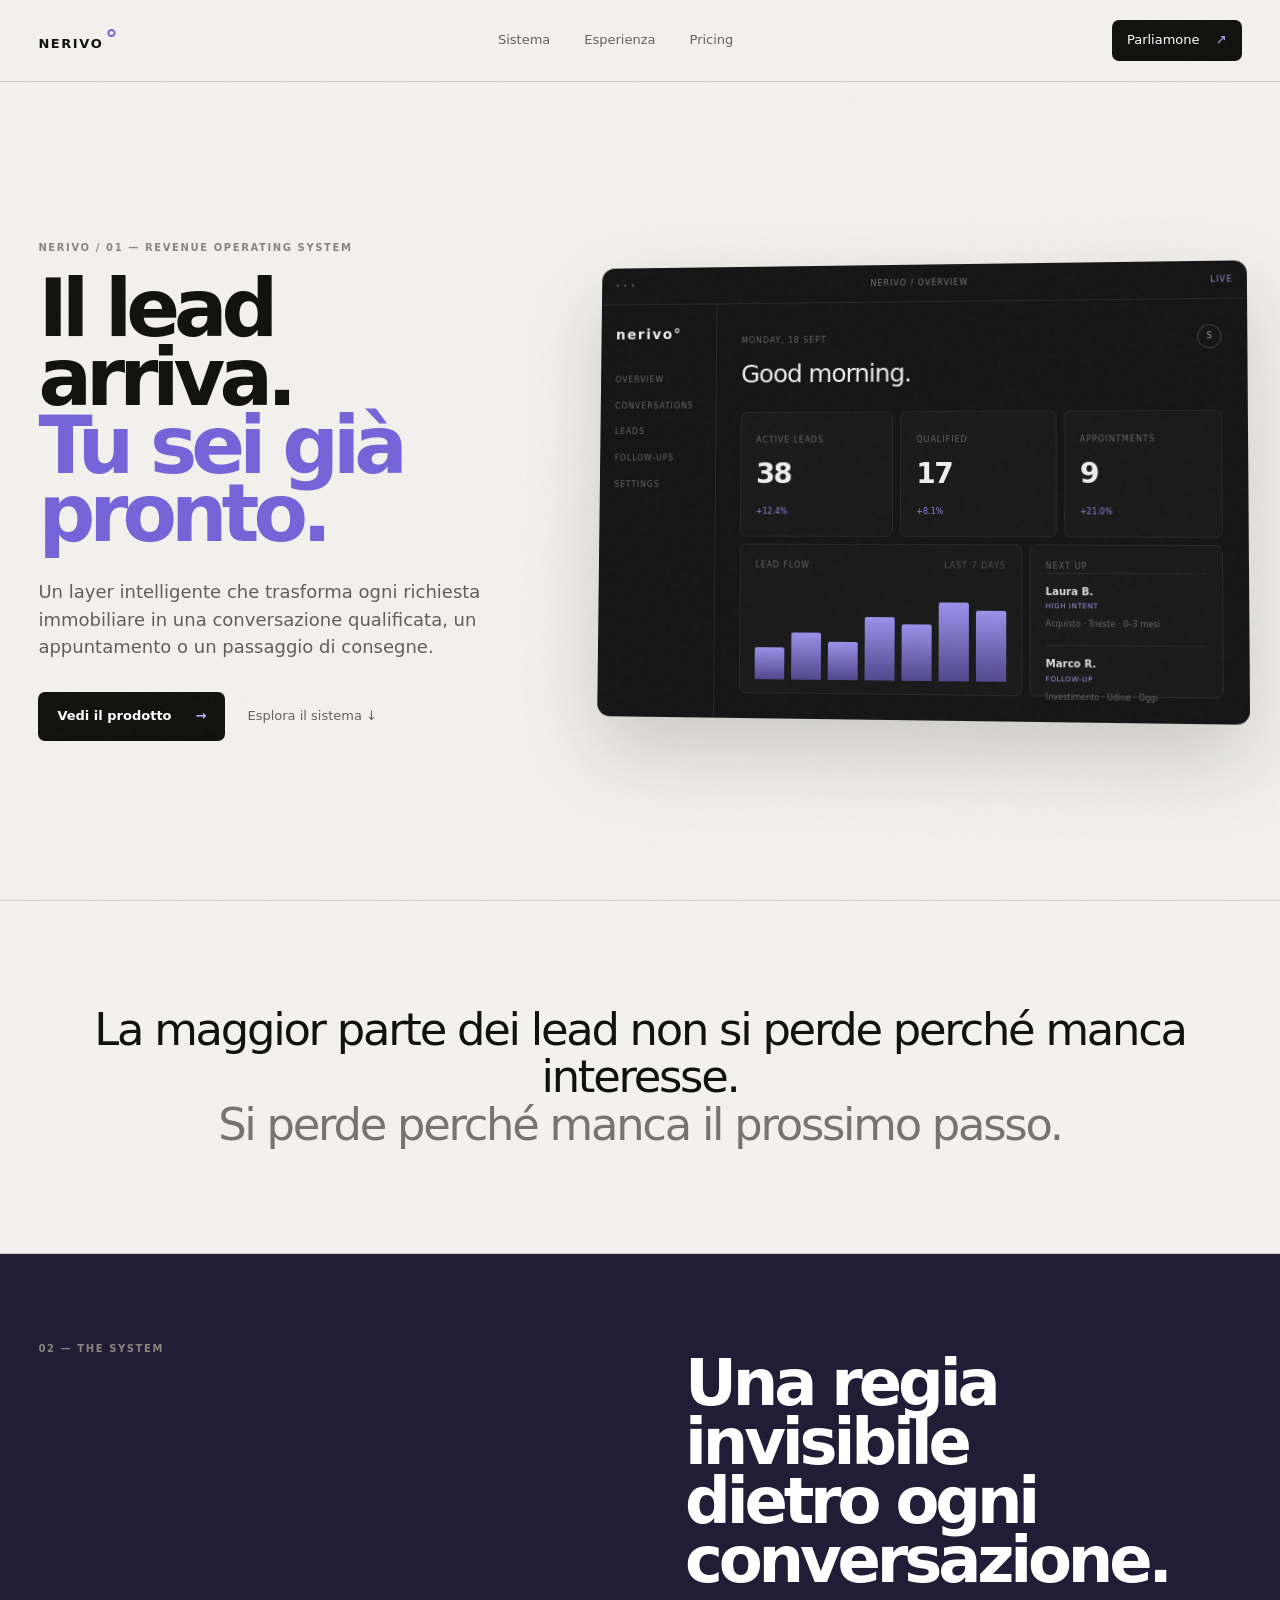
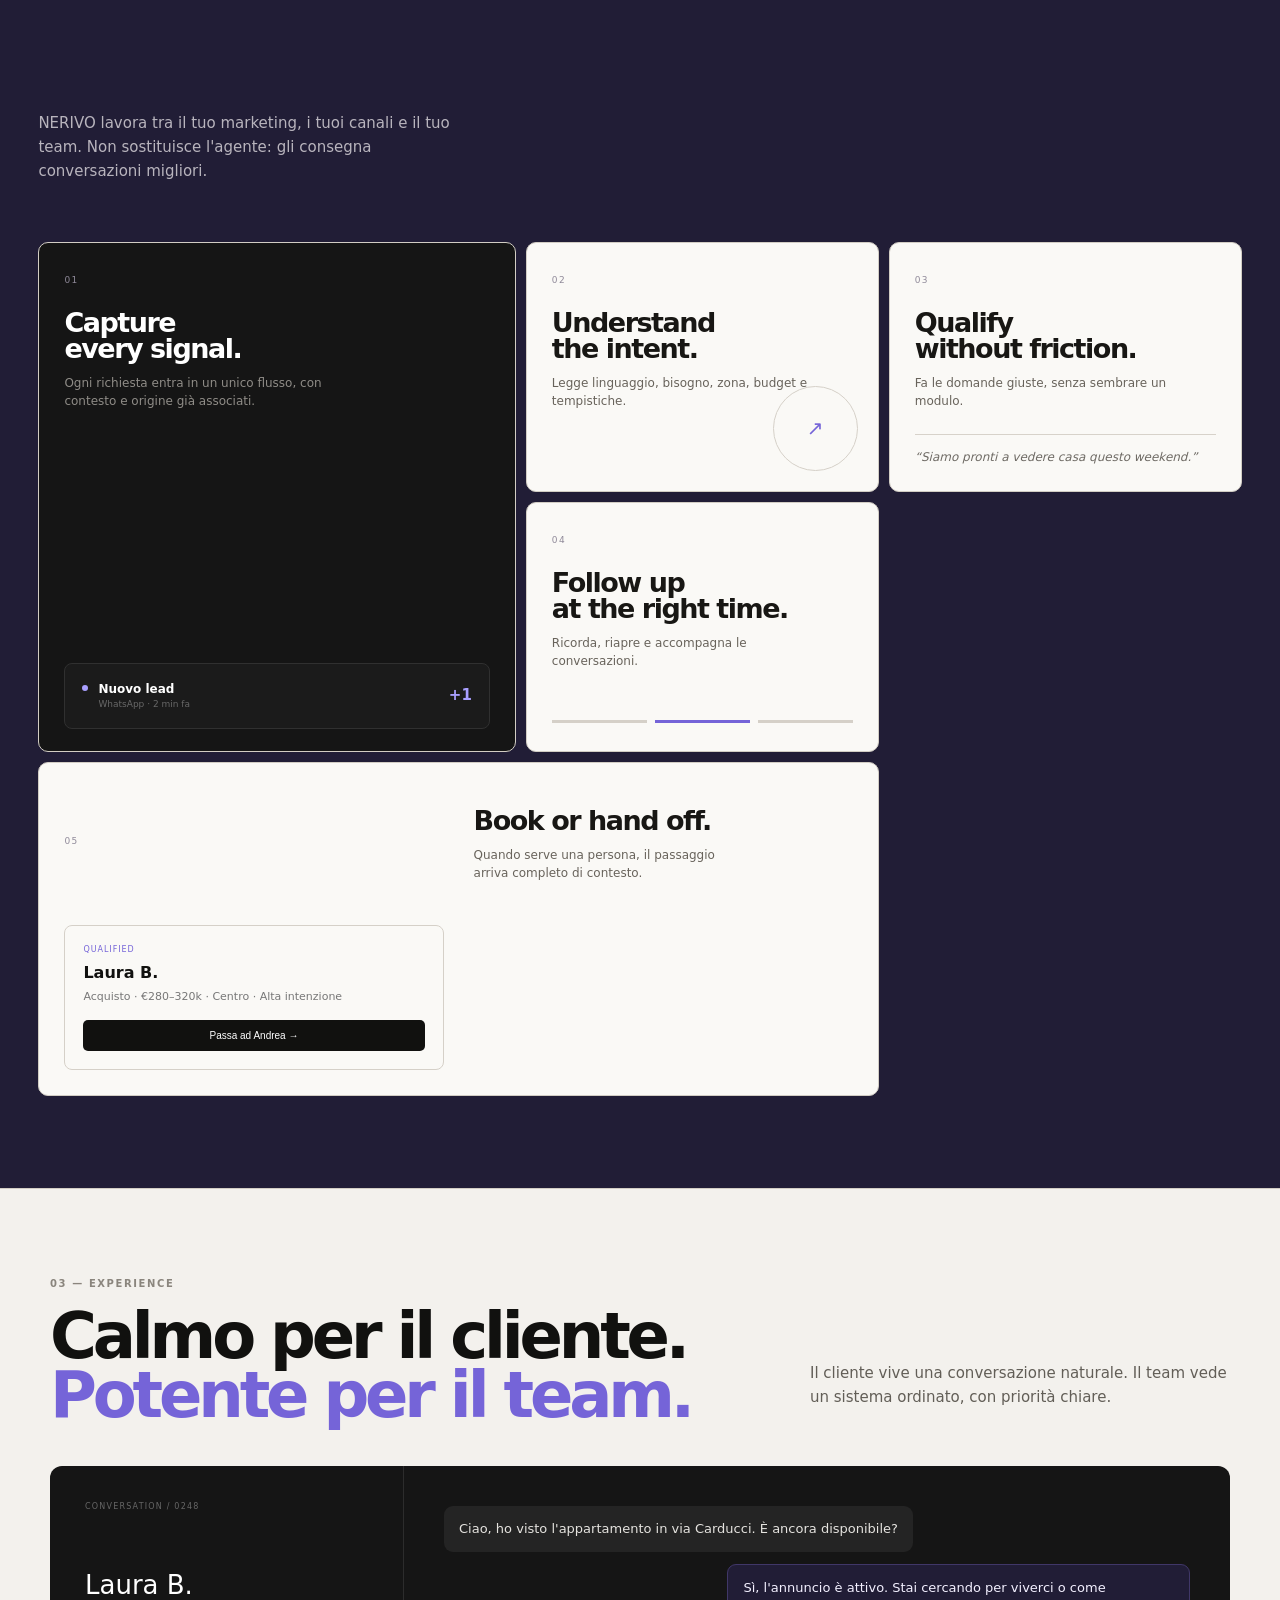
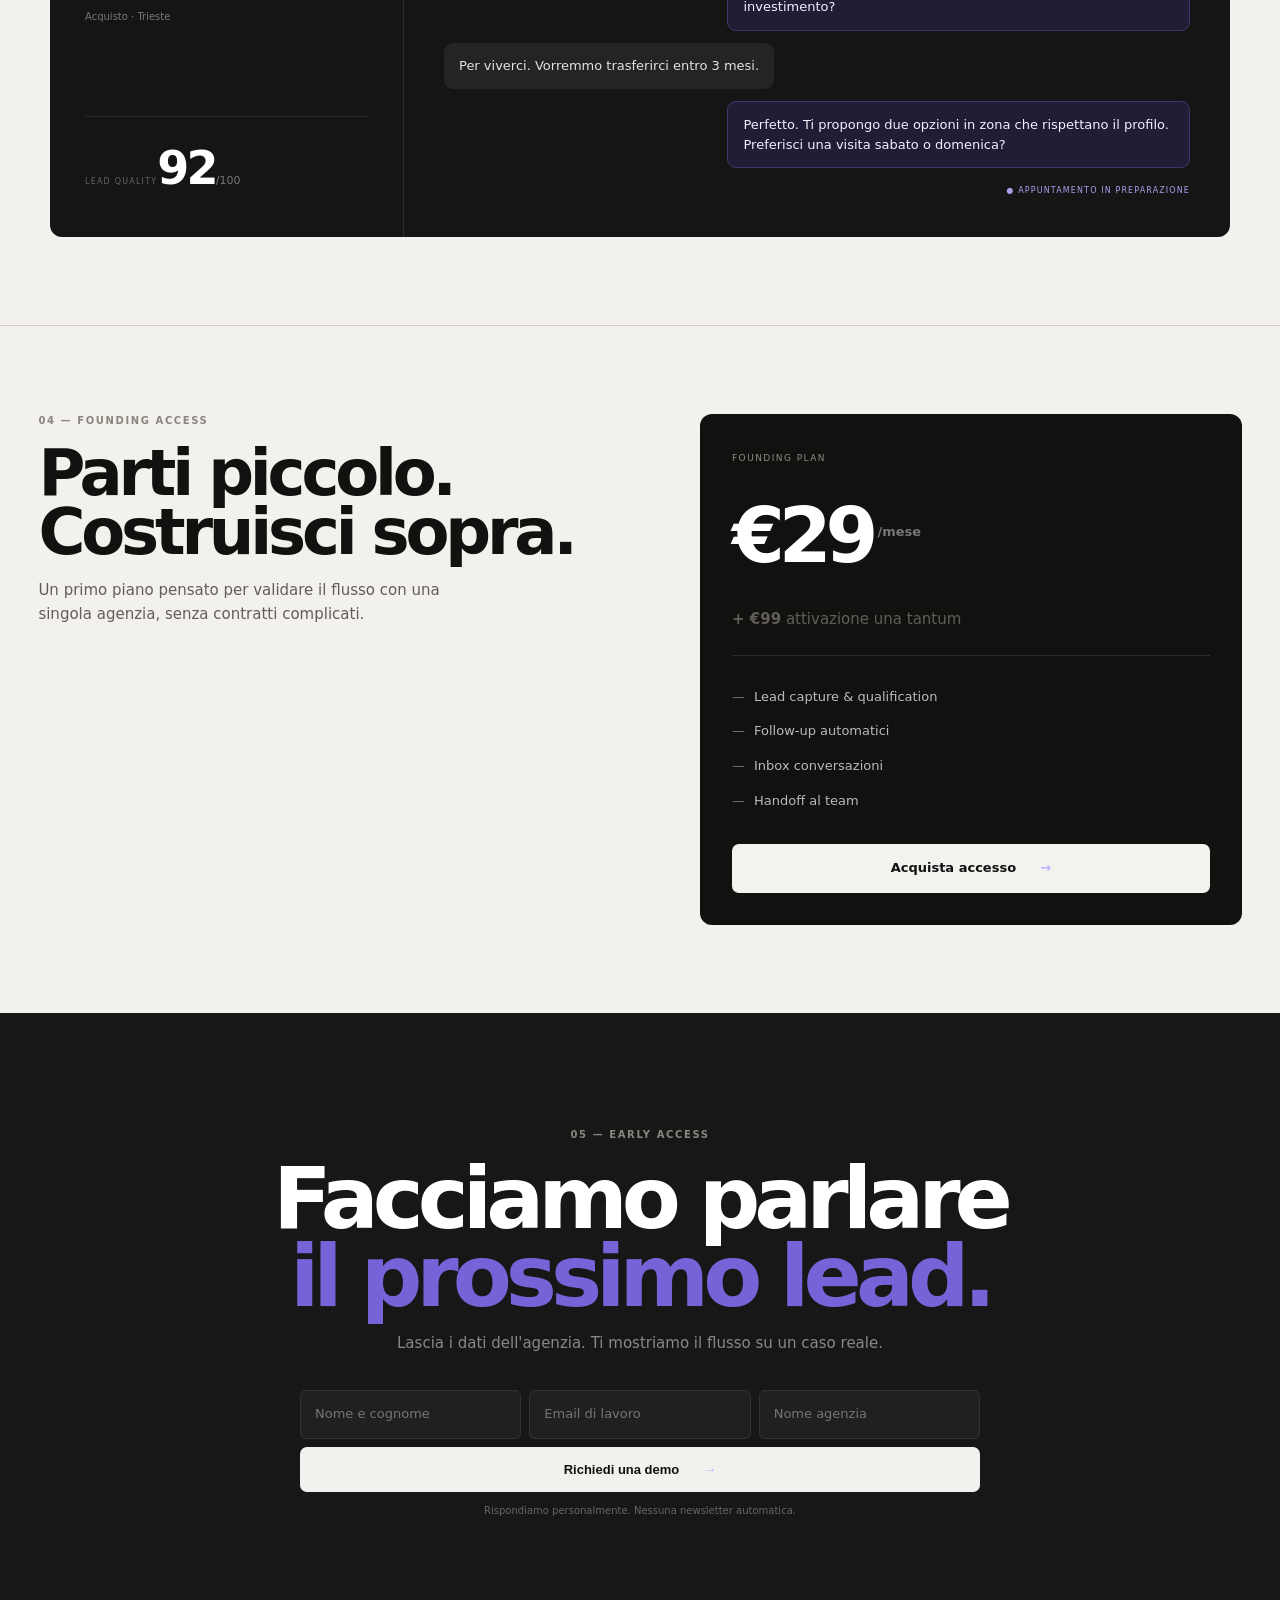
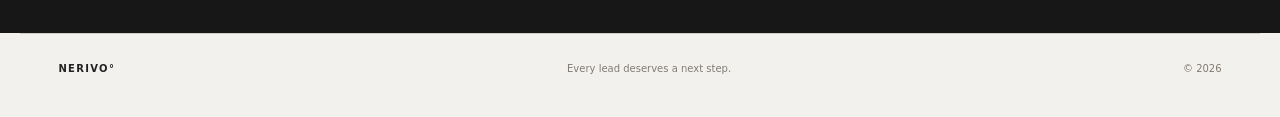
==== index.html @ 0c0bf6ca "monetization: connect founding access to Stripe" ====
<!doctype html>
<html lang="it">
<head><meta charset="utf-8"><meta name="viewport" content="width=device-width,initial-scale=1"><meta name="description" content="NERIVO — il sistema operativo per non perdere opportunità dai tuoi lead."><title>NERIVO — Every lead deserves a next step.</title><link rel="stylesheet" href="/styles.css"></head>
<body>
<div class="grain"></div>
<header class="nav"><a class="brand" href="/">NERIVO<span>°</span></a><nav><a href="#system">Sistema</a><a href="#experience">Esperienza</a><a href="#pricing">Pricing</a></nav><a class="nav-cta" href="#demo">Parliamone <span>↗</span></a></header>
<main>
<section class="hero">
<div class="hero-copy"><div class="eyebrow">NERIVO / 01 — REVENUE OPERATING SYSTEM</div><h1>Il lead arriva.<br><em>Tu sei già pronto.</em></h1><p>Un layer intelligente che trasforma ogni richiesta immobiliare in una conversazione qualificata, un appuntamento o un passaggio di consegne.</p><div class="actions"><a class="button primary" href="#demo">Vedi il prodotto <span>→</span></a><a class="text-link" href="#system">Esplora il sistema <span>↓</span></a></div></div>
<div class="hero-art"><div class="window"><div class="window-bar"><span class="dots">•••</span><span>NERIVO / OVERVIEW</span><span>LIVE</span></div><div class="window-body"><aside><b>nerivo°</b><small>OVERVIEW</small><small>CONVERSATIONS</small><small>LEADS</small><small>FOLLOW-UPS</small><small>SETTINGS</small></aside><div class="dashboard"><div class="dash-head"><div><small>MONDAY, 18 SEPT</small><h3>Good morning.</h3></div><span class="avatar">S</span></div><div class="metrics"><div><small>ACTIVE LEADS</small><strong>38</strong><span>+12.4%</span></div><div><small>QUALIFIED</small><strong>17</strong><span>+8.1%</span></div><div><small>APPOINTMENTS</small><strong>9</strong><span>+21.0%</span></div></div><div class="dash-grid"><div class="chart"><div class="card-label">LEAD FLOW <span>LAST 7 DAYS</span></div><div class="bars"><i style="height:35%"></i><i style="height:52%"></i><i style="height:42%"></i><i style="height:70%"></i><i style="height:62%"></i><i style="height:86%"></i><i style="height:78%"></i></div></div><div class="lead-card"><div class="card-label">NEXT UP</div><div class="lead-row"><b>Laura B.</b><span>HIGH INTENT</span><small>Acquisto · Trieste · 0–3 mesi</small></div><div class="lead-row"><b>Marco R.</b><span>FOLLOW-UP</span><small>Investimento · Udine · Oggi</small></div></div></div></div></div></div></div>
</section>
<section class="statement"><p>La maggior parte dei lead non si perde perché manca interesse.<br><strong>Si perde perché manca il prossimo passo.</strong></p></section>
<section id="system" class="system-section"><div class="section-head"><div class="eyebrow">02 — THE SYSTEM</div><h2>Una regia invisibile<br>dietro ogni conversazione.</h2><p>NERIVO lavora tra il tuo marketing, i tuoi canali e il tuo team. Non sostituisce l'agente: gli consegna conversazioni migliori.</p></div><div class="bento"><article class="bento-large"><span class="number">01</span><h3>Capture<br>every signal.</h3><p>Ogni richiesta entra in un unico flusso, con contesto e origine già associati.</p><div class="mini-inbox"><div><i></i><b>Nuovo lead</b><small>WhatsApp · 2 min fa</small></div><strong>+1</strong></div></article><article><span class="number">02</span><h3>Understand<br>the intent.</h3><p>Legge linguaggio, bisogno, zona, budget e tempistiche.</p><div class="orb">↗</div></article><article><span class="number">03</span><h3>Qualify<br>without friction.</h3><p>Fa le domande giuste, senza sembrare un modulo.</p><div class="quote">“Siamo pronti a vedere casa questo weekend.”</div></article><article><span class="number">04</span><h3>Follow up<br>at the right time.</h3><p>Ricorda, riapre e accompagna le conversazioni.</p><div class="timeline"><i></i><i></i><i></i></div></article><article class="bento-wide"><span class="number">05</span><div><h3>Book or hand off.</h3><p>Quando serve una persona, il passaggio arriva completo di contesto.</p></div><div class="handoff"><span>QUALIFIED</span><b>Laura B.</b><small>Acquisto · €280–320k · Centro · Alta intenzione</small><button>Passa ad Andrea →</button></div></article></div></section>
<section id="experience" class="experience"><div class="eyebrow">03 — EXPERIENCE</div><div class="experience-head"><h2>Calmo per il cliente.<br><em>Potente per il team.</em></h2><p>Il cliente vive una conversazione naturale. Il team vede un sistema ordinato, con priorità chiare.</p></div><div class="conversation"><div class="conversation-side"><small>CONVERSATION / 0248</small><b>Laura B.</b><span>Acquisto · Trieste</span><div class="score"><small>LEAD QUALITY</small><strong>92</strong><em>/100</em></div></div><div class="messages"><div class="message customer">Ciao, ho visto l'appartamento in via Carducci. È ancora disponibile?</div><div class="message system">Sì, l'annuncio è attivo. Stai cercando per viverci o come investimento?</div><div class="message customer">Per viverci. Vorremmo trasferirci entro 3 mesi.</div><div class="message system">Perfetto. Ti propongo due opzioni in zona che rispettano il profilo. Preferisci una visita sabato o domenica?</div><div class="status">● APPUNTAMENTO IN PREPARAZIONE</div></div></div></section>
<section id="pricing" class="pricing"><div><div class="eyebrow">04 — FOUNDING ACCESS</div><h2>Parti piccolo.<br>Costruisci sopra.</h2><p>Un primo piano pensato per validare il flusso con una singola agenzia, senza contratti complicati.</p></div><div class="price"><small>FOUNDING PLAN</small><strong>€29<sup>/mese</sup></strong><p><b>+ €99</b> attivazione una tantum</p><div class="rule"></div><ul><li>Lead capture & qualification</li><li>Follow-up automatici</li><li>Inbox conversazioni</li><li>Handoff al team</li></ul><a class="button primary wide" href="https://buy.stripe.com/8x2cN79YZbTLgh9ggIc3m00" target="_blank" rel="noopener">Acquista accesso <span>→</span></a></div></section>
<section id="demo" class="demo"><div class="eyebrow">05 — EARLY ACCESS</div><h2>Facciamo parlare<br><em>il prossimo lead.</em></h2><p>Lascia i dati dell'agenzia. Ti mostriamo il flusso su un caso reale.</p><form id="demo-form"><div class="fields"><input name="name" autocomplete="name" placeholder="Nome e cognome" required><input name="email" type="email" autocomplete="email" placeholder="Email di lavoro" required><input name="agency" autocomplete="organization" placeholder="Nome agenzia" required></div><button class="button primary" type="submit">Richiedi una demo <span>→</span></button><small id="form-note">Rispondiamo personalmente. Nessuna newsletter automatica.</small></form></section>
</main><footer><span>NERIVO°</span><span>Every lead deserves a next step.</span><span>© 2026</span></footer><script src="/app.js"></script></body></html>
---- styles.css ----
:root{--bg:#f3f1ed;--ink:#11110f;--muted:#77736c;--paper:#faf9f6;--line:#d9d5ce;--accent:#7564d8;--dark:#151515}*{box-sizing:border-box}html{scroll-behavior:smooth}body{margin:0;background:var(--bg);color:var(--ink);font-family:Inter,ui-sans-serif,system-ui,-apple-system,BlinkMacSystemFont,"Segoe UI",sans-serif;line-height:1.45}.grain{position:fixed;inset:0;pointer-events:none;opacity:.035;z-index:20;background-image:url("data:image/svg+xml,%3Csvg viewBox='0 0 180 180' xmlns='http://www.w3.org/2000/svg'%3E%3Cfilter id='n'%3E%3CfeTurbulence type='fractalNoise' baseFrequency='.9' numOctaves='3' stitchTiles='stitch'/%3E%3C/filter%3E%3Crect width='100%25' height='100%25' filter='url(%23n)' opacity='.7'/%3E%3C/svg%3E")}.nav{height:82px;max-width:1240px;margin:auto;padding:0 30px;display:flex;align-items:center;justify-content:space-between;border-bottom:1px solid var(--line)}.brand{font-size:18px;font-weight:800;letter-spacing:.12em;color:var(--ink);text-decoration:none}.brand span{color:var(--accent);font-size:25px;margin-left:2px}nav{display:flex;gap:34px}nav a,.text-link{font-size:12px;color:#66625c;text-decoration:none}.nav-cta{font-size:12px;color:#fff;background:var(--ink);text-decoration:none;padding:11px 15px;border-radius:7px}.nav-cta span{color:#b7afff;margin-left:12px}.hero{max-width:1240px;margin:auto;padding:80px 30px 105px;display:grid;grid-template-columns:43% 57%;gap:45px;align-items:center}.eyebrow{font-size:9px;letter-spacing:.19em;font-weight:800;color:#8a857d}.hero h1{font-size:clamp(58px,7vw,94px);line-height:.88;letter-spacing:-.075em;margin:22px 0 27px;font-weight:650}.hero h1 em,.experience h2 em,.demo h2 em{font-style:normal;color:var(--accent)}.hero-copy>p{max-width:500px;color:var(--muted);font-size:16px}.actions{display:flex;align-items:center;gap:22px;margin-top:34px}.button{display:inline-flex;align-items:center;justify-content:center;gap:24px;border:1px solid transparent;border-radius:7px;padding:13px 17px;text-decoration:none;font-size:12px;font-weight:750;cursor:pointer}.primary{background:var(--ink);color:#fff}.primary span{color:#b9b1ff}.hero-art{perspective:1200px}.window{background:var(--dark);border-radius:13px;box-shadow:0 35px 80px rgba(30,26,20,.18);overflow:hidden;transform:rotateY(-4deg) rotateX(2deg)}.window-bar{height:38px;border-bottom:1px solid #2a2a2a;color:#777;display:flex;align-items:center;justify-content:space-between;padding:0 14px;font-size:7px;letter-spacing:.13em}.dots{color:#555;letter-spacing:3px}.window-bar span:last-child{color:#8f86e6}.window-body{display:grid;grid-template-columns:120px 1fr;min-height:360px}.window aside{border-right:1px solid #292929;padding:20px 15px;display:flex;flex-direction:column;gap:15px}.window aside b{font-size:13px;letter-spacing:.12em;color:#eee;margin-bottom:16px}.window aside small{font-size:7px;letter-spacing:.12em;color:#666}.dashboard{padding:22px}.dash-head{display:flex;justify-content:space-between;align-items:flex-start}.dash-head small,.metrics small,.card-label{font-size:7px;letter-spacing:.12em;color:#656565}.dash-head h3{color:#eee;font-size:21px;font-weight:500;margin:7px 0 20px;letter-spacing:-.04em}.avatar{width:24px;height:24px;border:1px solid #444;border-radius:50%;display:grid;place-items:center;color:#aaa;font-size:8px}.metrics{display:grid;grid-template-columns:repeat(3,1fr);gap:7px}.metrics>div,.chart,.lead-card{border:1px solid #292929;background:#1a1a1a;border-radius:7px;padding:13px}.metrics strong{display:block;color:#eee;font-size:24px;letter-spacing:-.06em;margin:5px 0}.metrics span{font-size:7px;color:#8c83d9}.dash-grid{display:grid;grid-template-columns:1.2fr .8fr;gap:7px;margin-top:7px}.chart,.lead-card{height:150px}.card-label span{float:right;color:#4f4f4f}.bars{height:108px;display:flex;align-items:end;gap:7px;padding-top:18px}.bars i{display:block;flex:1;background:linear-gradient(to top,#51478c,#9b91e9);border-radius:2px 2px 0 0}.lead-row{border-top:1px solid #2b2b2b;padding:11px 0}.lead-row b{display:block;color:#ddd;font-size:9px}.lead-row span{display:block;color:#9d94e6;font-size:6px;letter-spacing:.08em;margin-top:2px}.lead-row small{color:#666;font-size:7px}.statement{border-top:1px solid var(--line);border-bottom:1px solid var(--line);padding:105px 30px;text-align:center}.statement p{font-size:clamp(27px,4vw,47px);line-height:1.06;letter-spacing:-.05em;margin:0}.statement strong{font-weight:500;color:#78736c}.system-section,.experience,.pricing{max-width:1240px;margin:auto;padding:125px 30px}.section-head{display:grid;grid-template-columns:1fr 1fr;gap:80px;margin-bottom:55px}.section-head h2,.pricing h2{font-size:clamp(43px,5vw,68px);line-height:.92;letter-spacing:-.065em;margin:16px 0}.section-head p,.pricing>div>p,.experience-head p{max-width:420px;color:var(--muted);font-size:14px;align-self:end}.bento{display:grid;grid-template-columns:1.25fr .75fr .75fr;gap:10px}.bento article{min-height:330px;background:var(--paper);border:1px solid var(--line);border-radius:10px;padding:25px;position:relative;overflow:hidden}.bento .bento-large{grid-row:span 2;min-height:670px;background:var(--dark);color:#fff}.bento-wide{grid-column:span 2;min-height:330px;display:grid;grid-template-columns:1fr 1fr;gap:30px;align-items:center}.number{font-size:8px;letter-spacing:.15em;color:#9a948a}.bento h3{font-size:30px;line-height:.96;letter-spacing:-.055em;font-weight:550;margin:20px 0 10px}.bento p{font-size:12px;color:#878178;max-width:260px}.bento-large p{color:#8f8c87}.mini-inbox{position:absolute;left:25px;right:25px;bottom:25px;border:1px solid #303030;background:#1b1b1b;border-radius:8px;padding:17px;display:flex;justify-content:space-between;align-items:center}.mini-inbox div{display:grid;grid-template-columns:8px auto;column-gap:8px}.mini-inbox i{grid-row:span 2;width:6px;height:6px;border-radius:50%;background:#a99fff;margin-top:4px}.mini-inbox b{font-size:10px}.mini-inbox small{font-size:7px;color:#686868}.mini-inbox strong{color:#a99fff}.orb{position:absolute;right:20px;bottom:20px;width:85px;height:85px;border-radius:50%;border:1px solid #d5d0c8;display:grid;place-items:center;font-size:20px;color:var(--accent)}.quote{position:absolute;left:25px;right:25px;bottom:25px;border-top:1px solid #d7d2ca;padding-top:14px;font-size:10px;color:#6f6b65;font-style:italic}.timeline{position:absolute;left:25px;right:25px;bottom:28px;display:flex;gap:8px}.timeline i{height:3px;background:#d5d0c8;flex:1}.timeline i:nth-child(2){background:var(--accent)}.handoff{border:1px solid #d5d0c8;border-radius:8px;padding:18px;display:grid;gap:5px}.handoff span{font-size:7px;color:var(--accent);letter-spacing:.12em}.handoff b{font-size:15px}.handoff small{color:#777;font-size:9px}.handoff button{margin-top:10px;border:0;background:var(--ink);color:#fff;border-radius:5px;padding:10px;font-size:9px}.experience{border-top:1px solid var(--line);max-width:none;padding-left:max(30px,calc((100% - 1180px)/2));padding-right:max(30px,calc((100% - 1180px)/2))}.experience-head{display:flex;justify-content:space-between;align-items:end;margin:16px 0 55px}.experience h2{font-size:clamp(43px,5vw,70px);line-height:.91;letter-spacing:-.065em;margin:0}.conversation{display:grid;grid-template-columns:30% 70%;background:var(--dark);color:#fff;border-radius:12px;overflow:hidden;max-width:1180px;min-height:420px}.conversation-side{padding:35px;border-right:1px solid #2c2c2c;display:flex;flex-direction:column}.conversation-side small{font-size:7px;color:#666;letter-spacing:.15em}.conversation-side>b{font-size:24px;margin-top:55px;font-weight:500}.conversation-side>span{font-size:9px;color:#777;margin-top:5px}.score{margin-top:auto;border-top:1px solid #2c2c2c;padding-top:18px}.score strong{font-size:42px;letter-spacing:-.06em}.score em{font-style:normal;color:#777;font-size:10px}.messages{padding:40px;display:flex;flex-direction:column;gap:12px;align-items:flex-start;justify-content:center}.message{max-width:65%;padding:13px 15px;border-radius:9px;font-size:11px;line-height:1.5}.customer{background:#242424;color:#ddd}.system-section{background:#211d36;border:1px solid #3a335a;color:#ddd;align-self:flex-end}.status{align-self:flex-end;color:#aaa0ed;font-size:7px;letter-spacing:.14em;margin-top:5px}.pricing{display:grid;grid-template-columns:1fr 1fr;gap:120px;border-top:1px solid var(--line)}.price{background:var(--ink);color:#fff;border-radius:12px;padding:32px}.price>small{font-size:8px;letter-spacing:.16em;color:#8f8b86}.price strong{display:block;font-size:72px;letter-spacing:-.08em;font-weight:550;margin:14px 0}.price sup{font-size:12px;color:#777;letter-spacing:0;margin-left:5px}.price p{color:#888;font-size:11px}.price .rule{height:1px;background:#2d2d2d;margin:24px 0}.price ul{list-style:none;padding:0;margin:0 0 25px}.price li{font-size:11px;color:#bbb;padding:8px 0}.price li:before{content:"—";color:#777;margin-right:9px}.wide{width:100%;background:#f4f2ee;color:#111}.demo{background:#171717;color:#fff;padding:115px 30px;text-align:center}.demo h2{font-size:clamp(52px,7vw,86px);line-height:.9;letter-spacing:-.07em;margin:18px 0}.demo>p{color:#888;max-width:500px;margin:0 auto}.demo form{max-width:680px;margin:35px auto 0}.fields{display:grid;grid-template-columns:repeat(3,1fr);gap:8px}.fields input{background:#202020;border:1px solid #333;color:#fff;border-radius:6px;padding:14px;font:inherit;font-size:11px;outline:none}.fields input:focus{border-color:#625a94}.demo button{margin-top:8px;width:100%;background:#f3f1ed;color:#111}.demo form small{display:block;color:#666;font-size:9px;margin-top:12px}footer{max-width:1240px;margin:auto;padding:28px 30px 40px;display:flex;justify-content:space-between;color:#807b73;font-size:9px;border-top:1px solid #d3cec6}footer span:first-child{color:#222;font-weight:800;letter-spacing:.13em}@media(max-width:850px){nav{display:none}.hero{grid-template-columns:1fr;padding-top:65px}.window{transform:none}.section-head,.pricing{grid-template-columns:1fr;gap:25px}.bento{grid-template-columns:1fr}.bento .bento-large{grid-row:auto;min-height:430px}.bento-wide{grid-column:auto;grid-template-columns:1fr}.experience-head{display:block}.conversation{grid-template-columns:1fr}.conversation-side{border-right:0;border-bottom:1px solid #2c2c2c}.score{margin-top:25px}.fields{grid-template-columns:1fr}.system-section,.experience,.pricing{padding-top:85px;padding-bottom:85px}.statement{padding:75px 25px}}
/* Responsive quality pass — designed for phones, tablets, laptops and wide screens */
@media (min-width:1400px){.hero{padding-top:105px;padding-bottom:125px}.hero h1{font-size:96px}.window-body{min-height:410px}.system-section,.pricing{padding-top:145px;padding-bottom:145px}}
@media (max-width:1100px){.hero{grid-template-columns:1fr;gap:55px;padding-top:70px}.hero-copy{max-width:760px}.hero-copy>p{max-width:620px}.hero-art{max-width:820px;width:100%;margin:auto}.window{transform:none}.section-head{grid-template-columns:1fr 1fr;gap:45px}.bento{grid-template-columns:1fr 1fr}.bento .bento-large{grid-row:span 2}.bento-wide{grid-column:span 2}.conversation{min-height:390px}.messages{padding:32px}.message{max-width:78%}.pricing{gap:60px}}
@media (max-width:850px){.nav{height:70px;padding:0 20px}.nav-cta{padding:9px 12px}.nav-cta span{margin-left:7px}.hero{padding:58px 20px 78px}.hero h1{font-size:clamp(52px,11vw,76px);line-height:.9}.hero-copy>p{font-size:15px}.actions{margin-top:28px;gap:17px}.window-body{grid-template-columns:88px 1fr;min-height:330px}.window aside{padding:17px 11px;gap:12px}.window aside b{font-size:10px}.dashboard{padding:16px}.metrics strong{font-size:20px}.dash-grid{grid-template-columns:1fr}.chart,.lead-card{height:135px}.lead-card{display:none}.bento article{min-height:290px}.bento .bento-large{min-height:420px}.bento-wide{min-height:300px}.experience{padding-left:20px;padding-right:20px}.experience-head{margin-bottom:38px}.conversation-side{padding:25px}.conversation-side>b{margin-top:32px}.messages{padding:25px}.message{max-width:88%}.pricing{grid-template-columns:1fr;gap:45px;padding-left:20px;padding-right:20px}.price{max-width:620px}.demo{padding:90px 20px}.demo form{width:100%}}
@media (max-width:600px){body{overflow-x:hidden}.nav{padding:0 16px}.brand{font-size:15px}.nav-cta{font-size:10px}.hero{padding:48px 16px 64px}.eyebrow{font-size:8px;letter-spacing:.16em}.hero h1{font-size:clamp(45px,13vw,64px);margin:17px 0 21px}.hero-copy>p{font-size:14px;line-height:1.55}.actions{flex-direction:column;align-items:flex-start;gap:15px}.button{width:auto;min-height:46px;padding:13px 16px}.hero-art{width:calc(100vw - 32px)}.window{border-radius:10px}.window-bar{height:34px;padding:0 11px;font-size:6px}.window-body{grid-template-columns:1fr;min-height:0}.window aside{display:none}.dashboard{padding:14px}.dash-head h3{font-size:18px;margin-bottom:15px}.metrics{gap:5px}.metrics>div{padding:10px}.metrics strong{font-size:18px}.metrics span{font-size:6px}.chart{height:115px}.bars{height:76px;gap:5px}.statement{padding:65px 20px}.statement p{font-size:clamp(24px,7.5vw,34px);line-height:1.08}.system-section,.experience,.pricing{padding-top:75px;padding-bottom:75px}.section-head{grid-template-columns:1fr;gap:10px;margin-bottom:38px}.section-head h2,.pricing h2{font-size:clamp(39px,11vw,55px)}.section-head p,.pricing>div>p,.experience-head p{font-size:13px}.bento{grid-template-columns:1fr;gap:8px}.bento .bento-large,.bento article,.bento-wide{grid-column:auto;grid-row:auto;min-height:280px}.bento .bento-large{min-height:390px}.bento-wide{display:block}.bento h3{font-size:27px}.handoff{margin-top:25px}.experience h2{font-size:clamp(42px,11vw,57px)}.experience-head{margin:15px 0 35px}.conversation{grid-template-columns:1fr;border-radius:9px}.conversation-side{padding:23px}.conversation-side>b{font-size:21px;margin-top:26px}.score{margin-top:28px}.score strong{font-size:37px}.messages{padding:20px}.message{max-width:94%;font-size:10px;padding:12px 13px}.status{font-size:6px;text-align:right}.pricing{padding-left:16px;padding-right:16px}.price{padding:24px;border-radius:9px}.price strong{font-size:58px}.price li{font-size:10px}.demo{padding:78px 16px}.demo h2{font-size:clamp(48px,13vw,68px)}.demo>p{font-size:13px}.fields{grid-template-columns:1fr;gap:7px}.fields input{min-height:46px}.demo button{min-height:48px}footer{padding:24px 16px 30px;gap:9px;flex-wrap:wrap}footer span:nth-child(2){display:none}}
@media (max-width:360px){.hero h1{font-size:43px}.metrics strong{font-size:16px}.metrics small{font-size:6px}.window-bar span:nth-child(2){display:none}.bento h3{font-size:25px}.price strong{font-size:52px}.nav-cta{padding:8px 9px}}
@media (prefers-reduced-motion:reduce){html{scroll-behavior:auto}*{animation-duration:.01ms!important;animation-iteration-count:1!important;transition-duration:.01ms!important}}

/* Final layout correction: wider canvas, tighter vertical rhythm, explicit contrast */
:root{--muted:#625e57;--line:#d2cdc4}
.system-section,.pricing{max-width:1400px;padding-top:96px;padding-bottom:96px}
.system-section .section-head{margin-bottom:42px}
.system-section .section-head h2,.pricing h2{color:var(--ink)}
.bento article:not(.bento-large){color:var(--ink)}
.bento article:not(.bento-large) h3{color:#181714}
.bento article:not(.bento-large) p{color:#68635b}
.bento .number{color:#78736b}
.experience{padding-top:96px;padding-bottom:96px}
.experience-head{margin-bottom:42px}
.conversation{max-width:1400px;min-height:350px}
.messages{justify-content:center}
.message.system{background:#211d36;border:1px solid #403768;color:#f3f0ff;align-self:flex-end;padding:13px 15px;max-width:62%;line-height:1.5}
.message.customer{color:#e5e3df}
@media (min-width:1400px){.hero{max-width:1400px;grid-template-columns:42% 58%;gap:35px;padding-top:80px;padding-bottom:90px}.hero-art{width:100%}.system-section,.pricing{padding-top:110px;padding-bottom:110px}.experience{padding-top:110px;padding-bottom:110px}.conversation{max-width:1400px}}
@media (max-width:1100px){.system-section,.pricing{padding-top:80px;padding-bottom:80px}.experience{padding-top:80px;padding-bottom:80px}.conversation{min-height:360px}.message.system{max-width:78%}}
@media (max-width:600px){.system-section,.pricing,.experience{padding-top:64px;padding-bottom:64px}.system-section .section-head{margin-bottom:32px}.conversation{min-height:0}.message.system{max-width:94%}}

/* NERIVO layout master correction */
.system-section{
  width:100%;
  max-width:none;
  margin:0;
  padding:88px 30px 92px;
  background:#211d36;
  border:0;
  color:#fff;
}
.system-section .section-head,
.system-section .bento{
  width:min(1400px,100%);
  margin-left:auto;
  margin-right:auto;
}
.system-section .section-head{
  grid-template-columns:minmax(0,1fr) minmax(0,1fr);
  gap:90px;
  margin-bottom:44px;
}
.system-section .section-head h2{color:#fff;margin-top:12px}
.system-section .section-head p{color:#b8b4bd}
.system-section .bento{grid-template-columns:1.15fr .85fr .85fr;gap:10px}
.system-section .bento article{min-height:250px}
.system-section .bento .bento-large{min-height:510px}
.system-section .bento-wide{min-height:250px}
.system-section .bento h3{font-size:27px}
.system-section .bento p{font-size:12px}
.system-section .number{color:#8f8999}
.system-section .bento-large{background:#151515}
.system-section .bento article:not(.bento-large){background:#faf9f6}
.system-section .mini-inbox{bottom:22px}
.system-section .bento-wide{grid-column:span 2}

.message.system{
  background:#211d36;
  border:1px solid #403768;
  color:#f3f0ff;
  align-self:flex-end;
  max-width:62%;
}
.experience{max-width:none}
.experience,.pricing{padding-top:88px;padding-bottom:88px}
.experience>*,.pricing>*{min-width:0}

@media (min-width:1500px){
  .system-section{padding-top:96px;padding-bottom:96px}
  .system-section .bento .bento-large{min-height:470px}
  .system-section .bento article{min-height:230px}
  .system-section .bento-wide{min-height:230px}
  .system-section .bento h3{font-size:29px}
}
@media (max-width:1100px){
  .system-section{padding:76px 24px 78px}
  .system-section .section-head{gap:45px}
  .system-section .bento{grid-template-columns:1fr 1fr}
  .system-section .bento .bento-large{grid-row:span 2;min-height:480px}
  .system-section .bento-wide{grid-column:span 2}
}
@media (max-width:700px){
  .system-section{padding:62px 16px 64px}
  .system-section .section-head{grid-template-columns:1fr;gap:8px;margin-bottom:30px}
  .system-section .section-head h2{font-size:clamp(38px,11vw,54px)}
  .system-section .bento{grid-template-columns:1fr}
  .system-section .bento .bento-large,.system-section .bento article,.system-section .bento-wide{grid-column:auto;grid-row:auto;min-height:270px}
  .system-section .bento .bento-large{min-height:365px}
  .system-section .bento-wide{display:block}
  .system-section .bento h3{font-size:26px}
  .system-section .bento p{font-size:12px}
  .experience,.pricing{padding-top:64px;padding-bottom:64px}
  .message.system{max-width:94%}
}
@media (max-width:380px){
  .system-section{padding-left:13px;padding-right:13px}
  .system-section .bento h3{font-size:24px}
}

/* Typography accessibility pass — readability is a design requirement */
body{font-size:15px}
.nav a,.nav-cta,.text-link{font-size:13px}
.eyebrow{font-size:10px;letter-spacing:.16em}
.hero-copy>p{font-size:17px;line-height:1.55}
.button{font-size:13px}
.statement p{font-size:clamp(28px,3.5vw,48px)}
.section-head p,.pricing>div>p,.experience-head p{font-size:15px;line-height:1.6}
.bento h3{font-size:30px}
.bento p{font-size:14px;line-height:1.55}
.number{font-size:9px}
.mini-inbox b{font-size:12px}.mini-inbox small{font-size:9px}
.quote{font-size:12px}.handoff span{font-size:8px}.handoff b{font-size:16px}.handoff small{font-size:11px}.handoff button{font-size:10px}
.window-bar{font-size:8px}.window aside b{font-size:14px}.window aside small{font-size:8px}
.dash-head small,.metrics small,.card-label{font-size:8px}
.dash-head h3{font-size:23px}
.metrics strong{font-size:26px}.metrics span{font-size:8px}
.lead-row b{font-size:10px}.lead-row span{font-size:7px}.lead-row small{font-size:8px}
.conversation-side small{font-size:8px}.conversation-side>b{font-size:26px}.conversation-side>span{font-size:10px}
.score small{font-size:8px}.score strong{font-size:46px}.score em{font-size:11px}
.message{font-size:13px;line-height:1.55}.status{font-size:8px}
.price>small{font-size:9px}.price strong{font-size:76px}.price p,.price li{font-size:13px}.price sup{font-size:13px}
.demo>p{font-size:15px}.fields input{font-size:13px}.demo form small{font-size:10px}
footer{font-size:10px}
@media(max-width:700px){
  body{font-size:15px}
  .eyebrow{font-size:9px}
  .hero-copy>p{font-size:16px}
  .section-head p,.pricing>div>p,.experience-head p{font-size:14px}
  .bento h3{font-size:28px}
  .bento p{font-size:13px}
  .message{font-size:12px}
  .price p,.price li{font-size:12px}
  .demo>p{font-size:14px}
  .fields input{font-size:13px}
}
@media(max-width:380px){
  .hero-copy>p{font-size:15px}
  .bento h3{font-size:26px}
  .bento p{font-size:13px}
  .message{font-size:12px}
}

/* Landing-page scale: hero owns the first viewport */
.hero{
  width:100%;
  max-width:1400px;
  min-height:calc(100svh - 82px);
  padding-top:clamp(64px,8vh,110px);
  padding-bottom:clamp(64px,8vh,110px);
}
@media (min-width:1500px){
  .hero{min-height:calc(100svh - 82px);max-width:1480px}
}
@media (max-width:1100px){
  .hero{min-height:auto;padding-top:72px;padding-bottom:88px}
}
@media (max-width:700px){
  .hero{min-height:calc(100svh - 70px);padding-top:48px;padding-bottom:58px;align-content:center}
}
@media (max-width:420px){
  .hero{min-height:auto;padding-top:52px;padding-bottom:64px}
}

/* Hero proportion pass — scale the composition to the available viewport */
@media (min-width:1200px){
  .hero{
    max-width:1480px;
    grid-template-columns:minmax(500px,.88fr) minmax(650px,1.12fr);
    gap:55px;
    padding-left:38px;
    padding-right:38px;
  }
  .hero-copy{max-width:590px}
  .hero h1{
    font-size:clamp(76px,6.2vw,108px);
    line-height:.86;
    margin:20px 0 30px;
  }
  .hero-copy>p{
    max-width:560px;
    font-size:18px;
    line-height:1.52;
  }
  .actions{margin-top:32px}
  .button{font-size:13px;padding:14px 18px}
  .hero-art{width:100%}
  .window{width:100%}
  .window-body{min-height:400px}
  .dashboard{padding:25px}
  .dash-head h3{font-size:25px}
  .metrics strong{font-size:28px}
  .metrics>div,.chart,.lead-card{padding:15px}
}
@media (min-width:1500px){
  .hero{
    max-width:1540px;
    grid-template-columns:minmax(550px,.86fr) minmax(700px,1.14fr);
    gap:65px;
  }
  .hero h1{font-size:110px}
  .hero-copy>p{font-size:18px}
  .window-body{min-height:430px}
}
@media (max-width:1199px) and (min-width:851px){
  .hero h1{font-size:clamp(68px,7vw,90px)}
  .hero-copy>p{font-size:17px}
  .hero-art{max-width:900px}
}

/* FINAL RESPONSIVE SYSTEM — fluid from narrow phones to ultrawide displays */
html{width:100%;overflow-x:hidden}
body{width:100%;max-width:100%;overflow-x:hidden;-webkit-text-size-adjust:100%;text-rendering:optimizeLegibility}
*,*::before,*::after{min-width:0}
img,svg,video,canvas{max-width:100%;height:auto}
h1,h2,h3,p{overflow-wrap:break-word}

/* fluid outer gutters */
.nav,.hero,.system-section,.pricing,footer{padding-left:clamp(16px,3vw,48px);padding-right:clamp(16px,3vw,48px)}
.hero,.system-section,.pricing,.experience{width:100%;}

/* ultrawide: use the screen, but preserve a readable content measure */
@media (min-width:1800px){
  .nav{max-width:1680px}
  .hero{max-width:1680px;grid-template-columns:minmax(560px,.86fr) minmax(760px,1.14fr);gap:clamp(60px,5vw,100px)}
  .hero h1{font-size:clamp(92px,5.7vw,118px)}
  .system-section .section-head,.system-section .bento,.conversation,.pricing{max-width:1540px}
}

/* normal desktop */
@media (min-width:1200px) and (max-width:1799px){
  .nav{max-width:1480px}
  .hero{max-width:1480px}
  .system-section .section-head,.system-section .bento,.conversation,.pricing{max-width:1400px}
}

/* laptop / small desktop */
@media (max-width:1199px) and (min-width:851px){
  .nav{max-width:1180px}
  .hero{max-width:1180px;grid-template-columns:minmax(390px,.9fr) minmax(460px,1.1fr);gap:36px;min-height:calc(100svh - 70px)}
  .hero h1{font-size:clamp(62px,7vw,82px)}
  .hero-copy>p{font-size:16px}
  .window-body{min-height:350px}
  .system-section .section-head{grid-template-columns:1fr 1fr;gap:40px}
}

/* tablets: avoid squeezed desktop layouts */
@media (max-width:850px){
  .nav{height:70px}
  .hero{display:grid;grid-template-columns:1fr;max-width:760px;min-height:auto;padding-top:58px;padding-bottom:72px;gap:42px}
  .hero-copy{max-width:680px}
  .hero h1{font-size:clamp(54px,9vw,78px)}
  .hero-art{width:100%;max-width:760px;margin:0 auto}
  .window{width:100%;transform:none}
  .system-section .section-head{grid-template-columns:1fr;gap:14px}
  .system-section .bento{grid-template-columns:1fr 1fr}
  .system-section .bento .bento-large{grid-row:span 2;min-height:470px}
  .system-section .bento-wide{grid-column:span 2}
  .experience{padding-left:clamp(16px,4vw,30px);padding-right:clamp(16px,4vw,30px)}
  .conversation{grid-template-columns:280px 1fr}
  .pricing{grid-template-columns:1fr 1fr;gap:32px}
}

/* phones */
@media (max-width:600px){
  .nav{height:64px;padding-left:14px;padding-right:14px}
  nav{display:none}
  .nav-cta{font-size:11px;padding:10px 12px}
  .hero{max-width:560px;padding-top:46px;padding-bottom:58px;gap:34px}
  .hero h1{font-size:clamp(44px,12.5vw,62px);line-height:.9;letter-spacing:-.065em}
  .hero-copy>p{font-size:15px;line-height:1.55}
  .actions{flex-wrap:wrap}
  .hero-art{max-width:560px}
  .window-body{grid-template-columns:1fr;min-height:0}
  .window aside{display:none}
  .dashboard{padding:14px}
  .metrics{grid-template-columns:repeat(3,minmax(0,1fr))}
  .metrics strong{font-size:clamp(17px,5.5vw,23px)}
  .metrics small{font-size:7px}
  .dash-grid{grid-template-columns:1fr}
  .lead-card{display:none}
  .chart{height:125px}
  .statement{padding:58px 18px}
  .statement p{font-size:clamp(23px,7.2vw,31px)}
  .system-section{padding-top:62px;padding-bottom:66px}
  .system-section .section-head{margin-bottom:30px}
  .system-section .section-head h2{font-size:clamp(38px,10.8vw,52px)}
  .system-section .bento{grid-template-columns:1fr}
  .system-section .bento .bento-large,.system-section .bento article,.system-section .bento-wide{grid-column:auto;grid-row:auto;min-height:270px}
  .system-section .bento .bento-large{min-height:370px}
  .system-section .bento-wide{display:block}
  .experience{padding-top:66px;padding-bottom:66px}
  .experience h2{font-size:clamp(40px,10.8vw,56px)}
  .conversation{grid-template-columns:1fr}
  .conversation-side{border-right:0;border-bottom:1px solid #2c2c2c}
  .messages{min-width:0;padding:20px}
  .message,.message.system{max-width:94%;font-size:12px}
  .pricing{grid-template-columns:1fr;gap:38px;padding-top:66px;padding-bottom:66px}
  .price{width:100%;max-width:none}
  .price strong{font-size:clamp(54px,15vw,70px)}
  .demo{padding:74px 16px}
  .demo h2{font-size:clamp(45px,12.5vw,64px)}
  .fields{grid-template-columns:1fr}
  .fields input,.demo button{width:100%;min-height:48px}
}

/* very small phones */
@media (max-width:380px){
  .hero{padding-top:38px}
  .hero h1{font-size:clamp(40px,12vw,48px)}
  .hero-copy>p{font-size:14px}
  .actions{align-items:stretch;flex-direction:column}
  .actions .button{width:100%}
  .metrics strong{font-size:16px}
  .metrics small{font-size:6px}
  .system-section .bento h3{font-size:25px}
  .message,.message.system{font-size:11.5px}
}

/* mobile landscape / short viewports */
@media (max-width:850px) and (orientation:landscape) and (max-height:560px){
  .hero{grid-template-columns:1fr 1fr;align-items:center;min-height:auto;padding-top:38px;padding-bottom:48px;gap:24px}
  .hero h1{font-size:clamp(42px,7vw,62px)}
  .hero-copy>p{font-size:13px}
  .window-body{grid-template-columns:76px 1fr;min-height:245px}
  .window aside{display:flex;padding:12px 9px}
  .window aside b{font-size:10px}
  .window aside small{font-size:6px}
  .dashboard{padding:11px}
  .dash-head h3{font-size:17px}
  .metrics strong{font-size:17px}
}

/* short desktop viewports: don't let hero become vertically wasteful */
@media (min-width:851px) and (max-height:760px){
  .hero{min-height:calc(100svh - 70px);padding-top:46px;padding-bottom:54px}
  .hero h1{font-size:clamp(62px,6vw,88px)}
  .window-body{min-height:310px}
}

/* accessibility / zoom resilience */
@media (prefers-reduced-motion:reduce){
  html{scroll-behavior:auto}
}
@media (forced-colors:active){
  .button,.nav-cta,.price,.conversation,.window,.system-section{forced-color-adjust:auto}
}
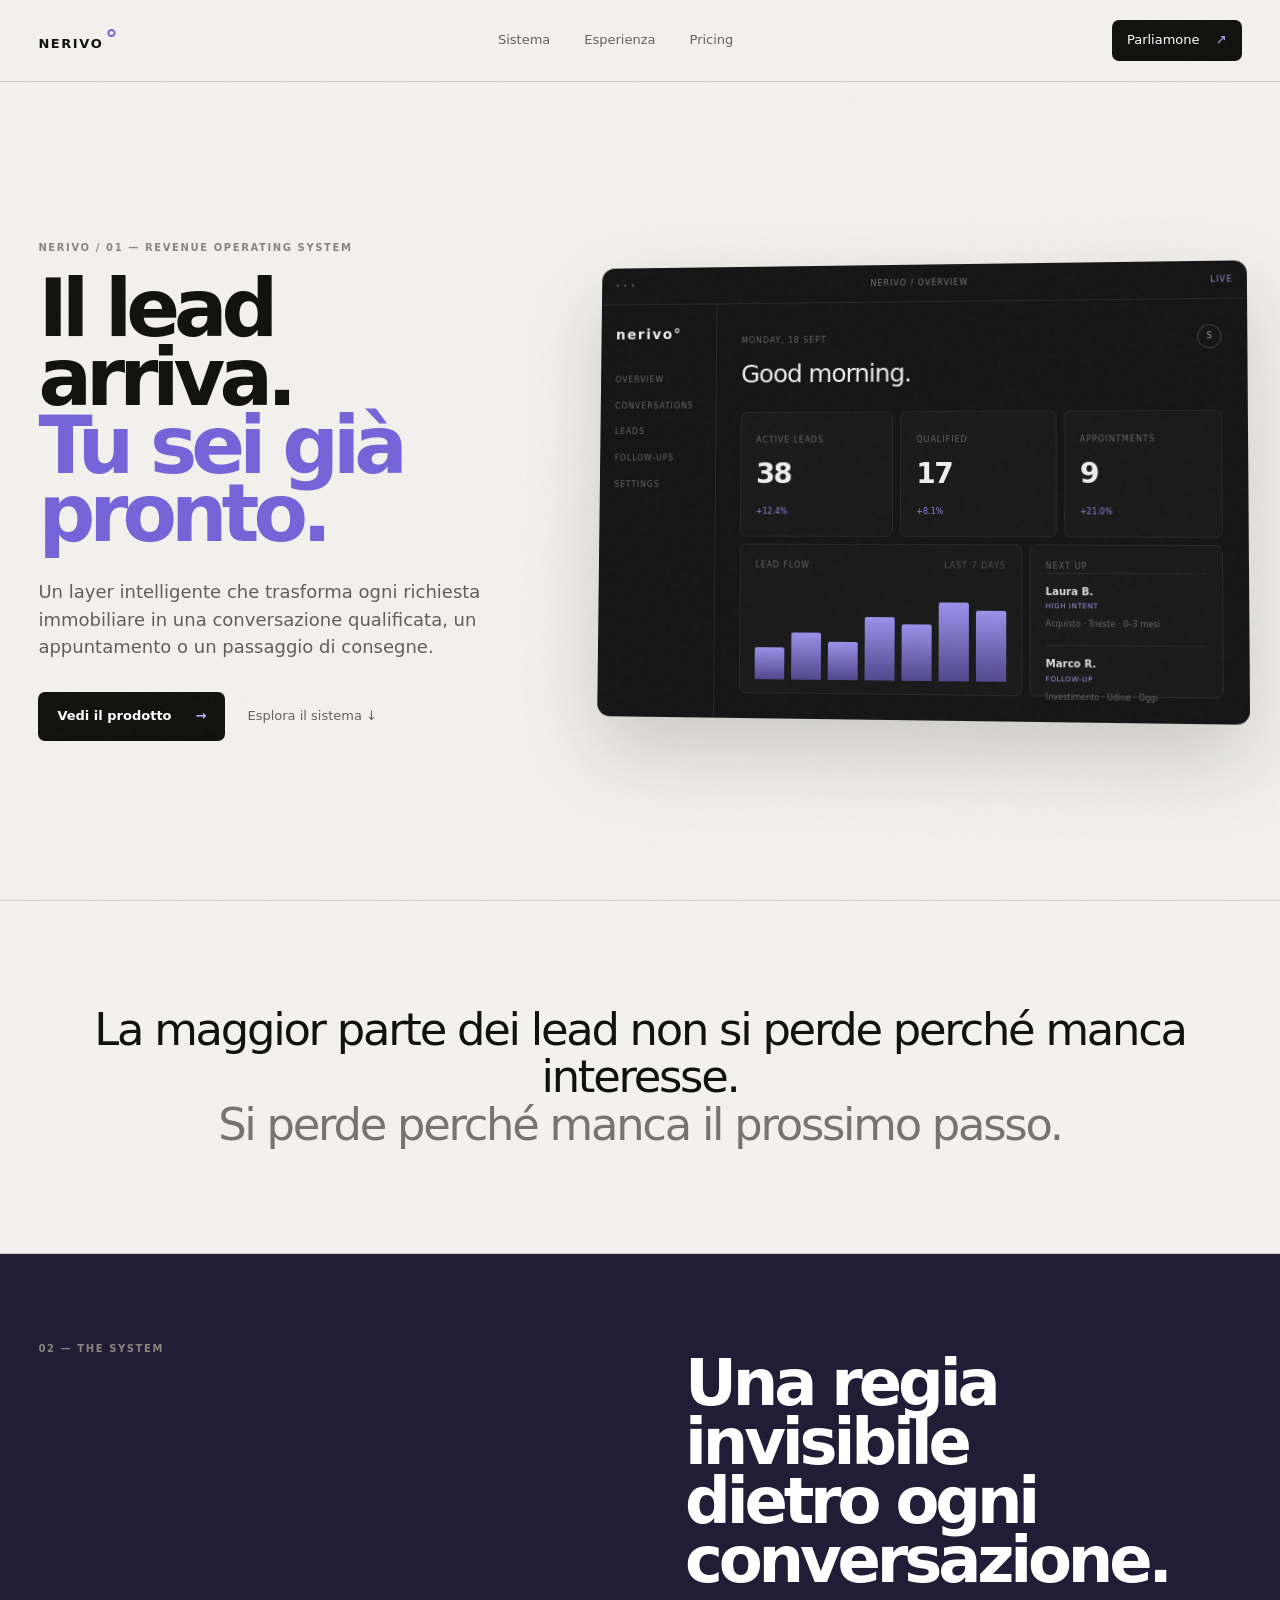
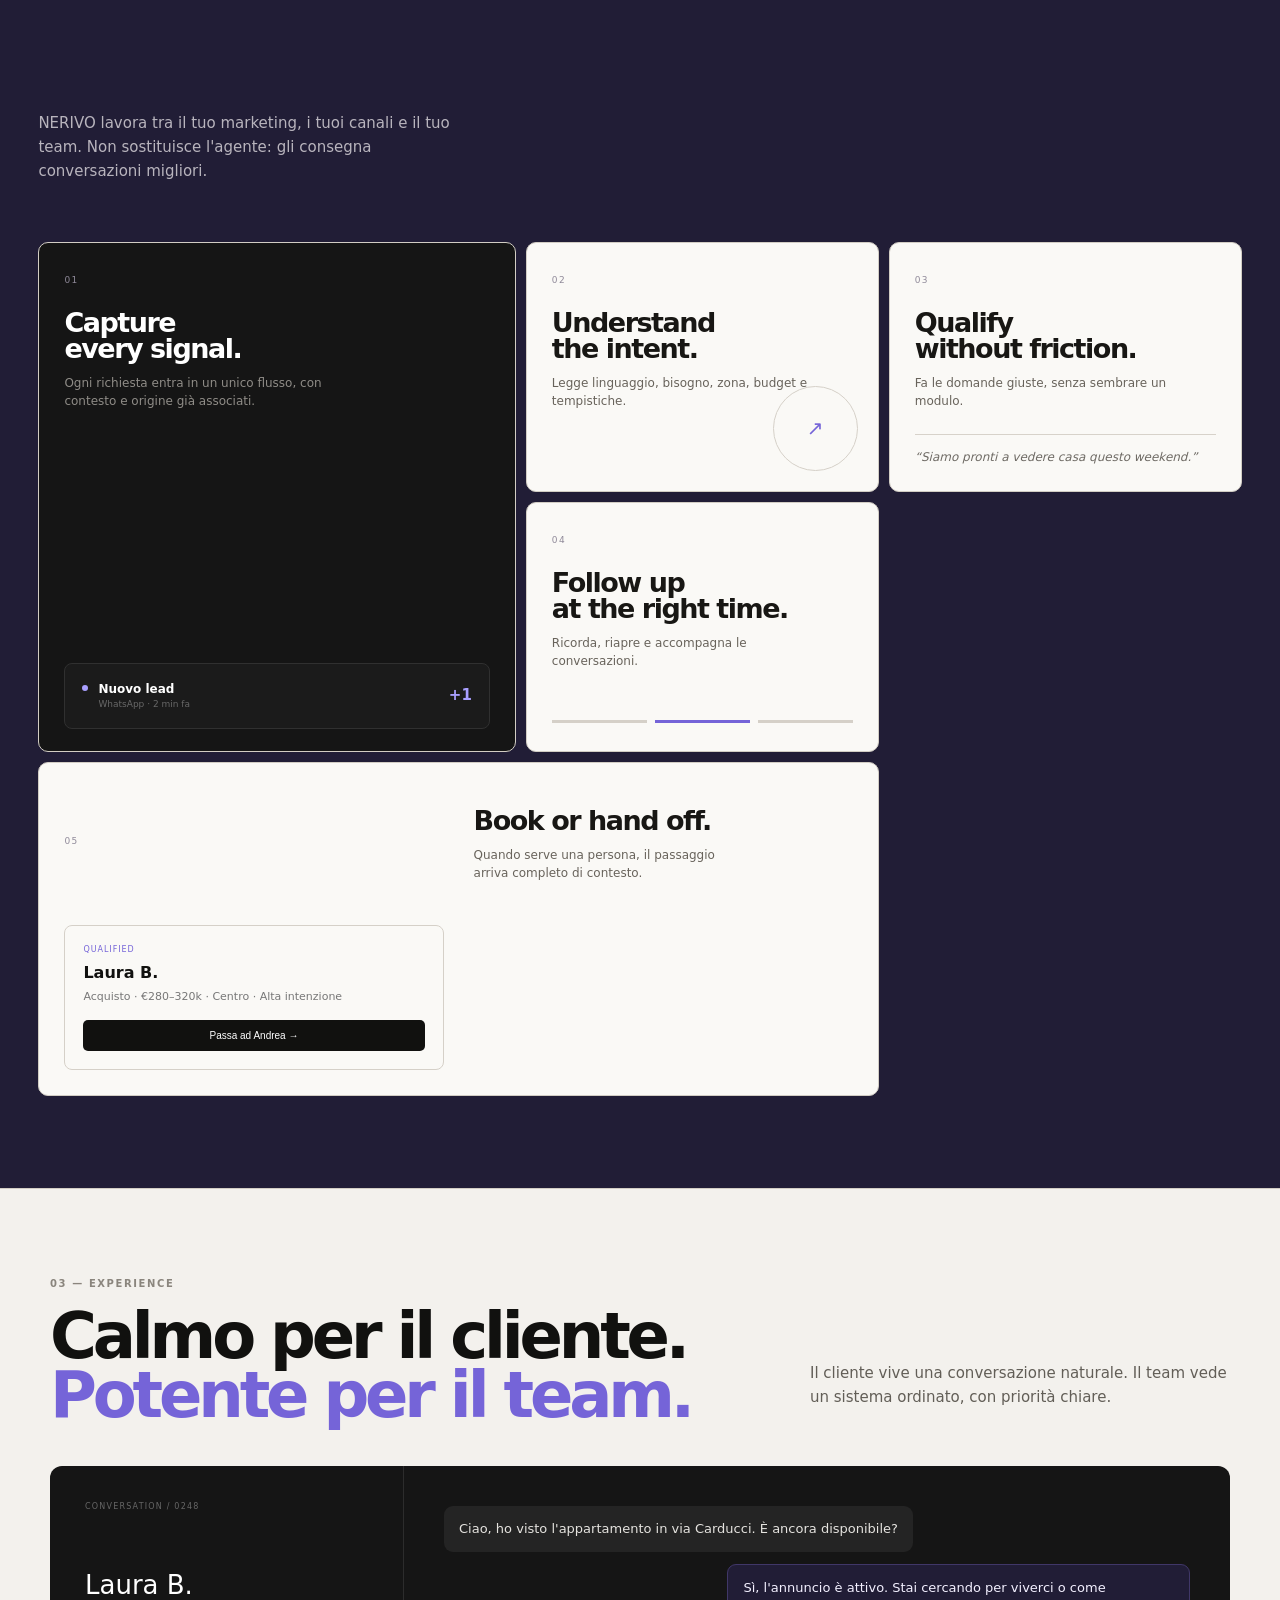
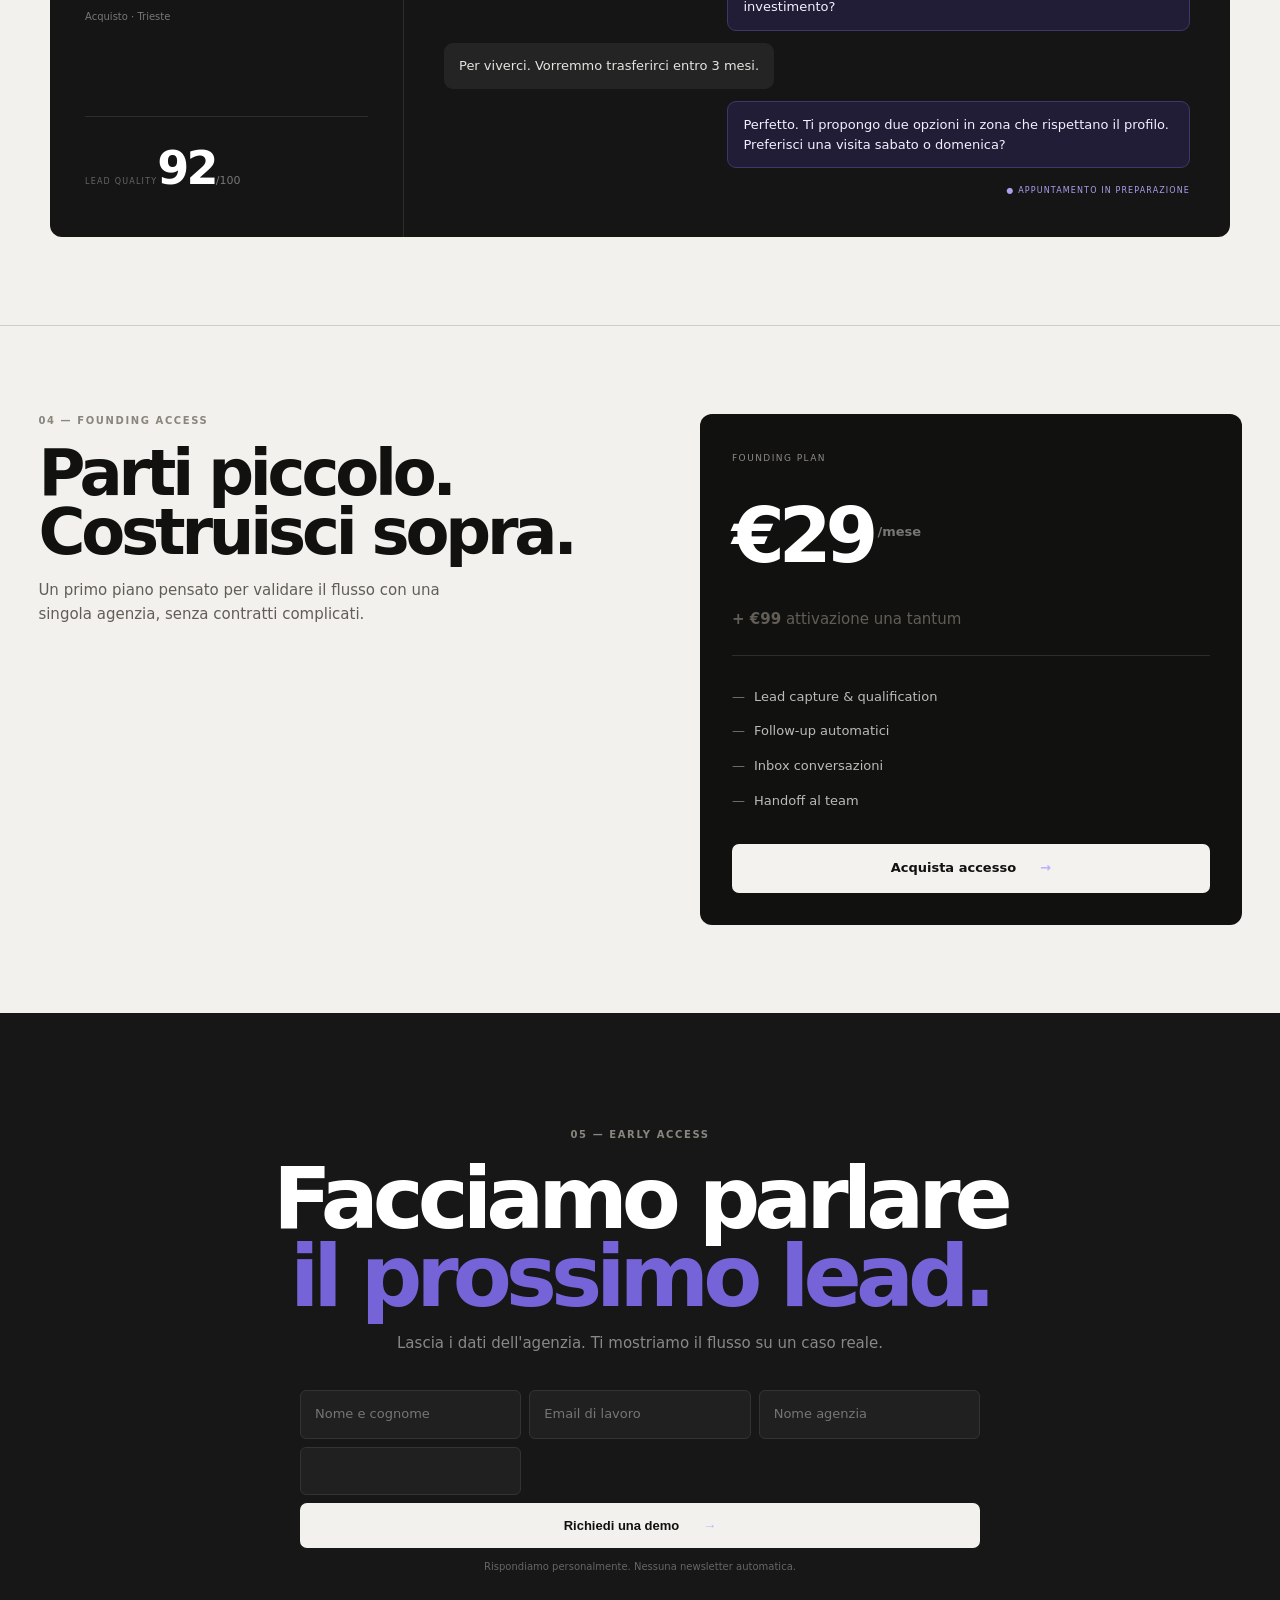
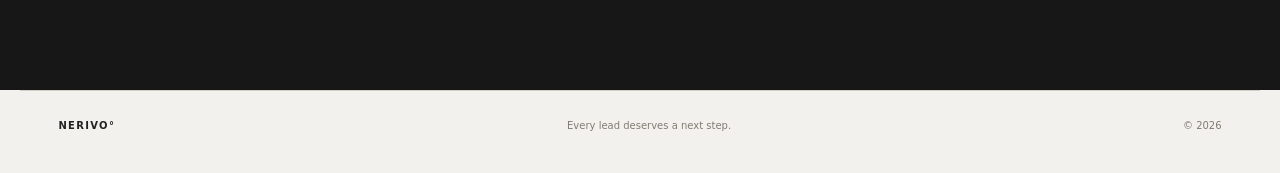
==== commit 45a2925b: "lead capture: connect demo form to secure endpoint" ====
--- a/index.html
+++ b/index.html
@@ -13,5 +13,5 @@
 <section id="system" class="system-section"><div class="section-head"><div class="eyebrow">02 — THE SYSTEM</div><h2>Una regia invisibile<br>dietro ogni conversazione.</h2><p>NERIVO lavora tra il tuo marketing, i tuoi canali e il tuo team. Non sostituisce l'agente: gli consegna conversazioni migliori.</p></div><div class="bento"><article class="bento-large"><span class="number">01</span><h3>Capture<br>every signal.</h3><p>Ogni richiesta entra in un unico flusso, con contesto e origine già associati.</p><div class="mini-inbox"><div><i></i><b>Nuovo lead</b><small>WhatsApp · 2 min fa</small></div><strong>+1</strong></div></article><article><span class="number">02</span><h3>Understand<br>the intent.</h3><p>Legge linguaggio, bisogno, zona, budget e tempistiche.</p><div class="orb">↗</div></article><article><span class="number">03</span><h3>Qualify<br>without friction.</h3><p>Fa le domande giuste, senza sembrare un modulo.</p><div class="quote">“Siamo pronti a vedere casa questo weekend.”</div></article><article><span class="number">04</span><h3>Follow up<br>at the right time.</h3><p>Ricorda, riapre e accompagna le conversazioni.</p><div class="timeline"><i></i><i></i><i></i></div></article><article class="bento-wide"><span class="number">05</span><div><h3>Book or hand off.</h3><p>Quando serve una persona, il passaggio arriva completo di contesto.</p></div><div class="handoff"><span>QUALIFIED</span><b>Laura B.</b><small>Acquisto · €280–320k · Centro · Alta intenzione</small><button>Passa ad Andrea →</button></div></article></div></section>
 <section id="experience" class="experience"><div class="eyebrow">03 — EXPERIENCE</div><div class="experience-head"><h2>Calmo per il cliente.<br><em>Potente per il team.</em></h2><p>Il cliente vive una conversazione naturale. Il team vede un sistema ordinato, con priorità chiare.</p></div><div class="conversation"><div class="conversation-side"><small>CONVERSATION / 0248</small><b>Laura B.</b><span>Acquisto · Trieste</span><div class="score"><small>LEAD QUALITY</small><strong>92</strong><em>/100</em></div></div><div class="messages"><div class="message customer">Ciao, ho visto l'appartamento in via Carducci. È ancora disponibile?</div><div class="message system">Sì, l'annuncio è attivo. Stai cercando per viverci o come investimento?</div><div class="message customer">Per viverci. Vorremmo trasferirci entro 3 mesi.</div><div class="message system">Perfetto. Ti propongo due opzioni in zona che rispettano il profilo. Preferisci una visita sabato o domenica?</div><div class="status">● APPUNTAMENTO IN PREPARAZIONE</div></div></div></section>
 <section id="pricing" class="pricing"><div><div class="eyebrow">04 — FOUNDING ACCESS</div><h2>Parti piccolo.<br>Costruisci sopra.</h2><p>Un primo piano pensato per validare il flusso con una singola agenzia, senza contratti complicati.</p></div><div class="price"><small>FOUNDING PLAN</small><strong>€29<sup>/mese</sup></strong><p><b>+ €99</b> attivazione una tantum</p><div class="rule"></div><ul><li>Lead capture & qualification</li><li>Follow-up automatici</li><li>Inbox conversazioni</li><li>Handoff al team</li></ul><a class="button primary wide" href="https://buy.stripe.com/8x2cN79YZbTLgh9ggIc3m00" target="_blank" rel="noopener">Acquista accesso <span>→</span></a></div></section>
-<section id="demo" class="demo"><div class="eyebrow">05 — EARLY ACCESS</div><h2>Facciamo parlare<br><em>il prossimo lead.</em></h2><p>Lascia i dati dell'agenzia. Ti mostriamo il flusso su un caso reale.</p><form id="demo-form"><div class="fields"><input name="name" autocomplete="name" placeholder="Nome e cognome" required><input name="email" type="email" autocomplete="email" placeholder="Email di lavoro" required><input name="agency" autocomplete="organization" placeholder="Nome agenzia" required></div><button class="button primary" type="submit">Richiedi una demo <span>→</span></button><small id="form-note">Rispondiamo personalmente. Nessuna newsletter automatica.</small></form></section>
+<section id="demo" class="demo"><div class="eyebrow">05 — EARLY ACCESS</div><h2>Facciamo parlare<br><em>il prossimo lead.</em></h2><p>Lascia i dati dell'agenzia. Ti mostriamo il flusso su un caso reale.</p><form id="demo-form"><div class="fields"><input name="name" autocomplete="name" placeholder="Nome e cognome" required><input name="email" type="email" autocomplete="email" placeholder="Email di lavoro" required><input name="agency" autocomplete="organization" placeholder="Nome agenzia" required><input class="hp" name="website" tabindex="-1" autocomplete="off" aria-hidden="true"></div><button class="button primary" type="submit">Richiedi una demo <span>→</span></button><small id="form-note">Rispondiamo personalmente. Nessuna newsletter automatica.</small></form></section>
 </main><footer><span>NERIVO°</span><span>Every lead deserves a next step.</span><span>© 2026</span></footer><script src="/app.js"></script></body></html>
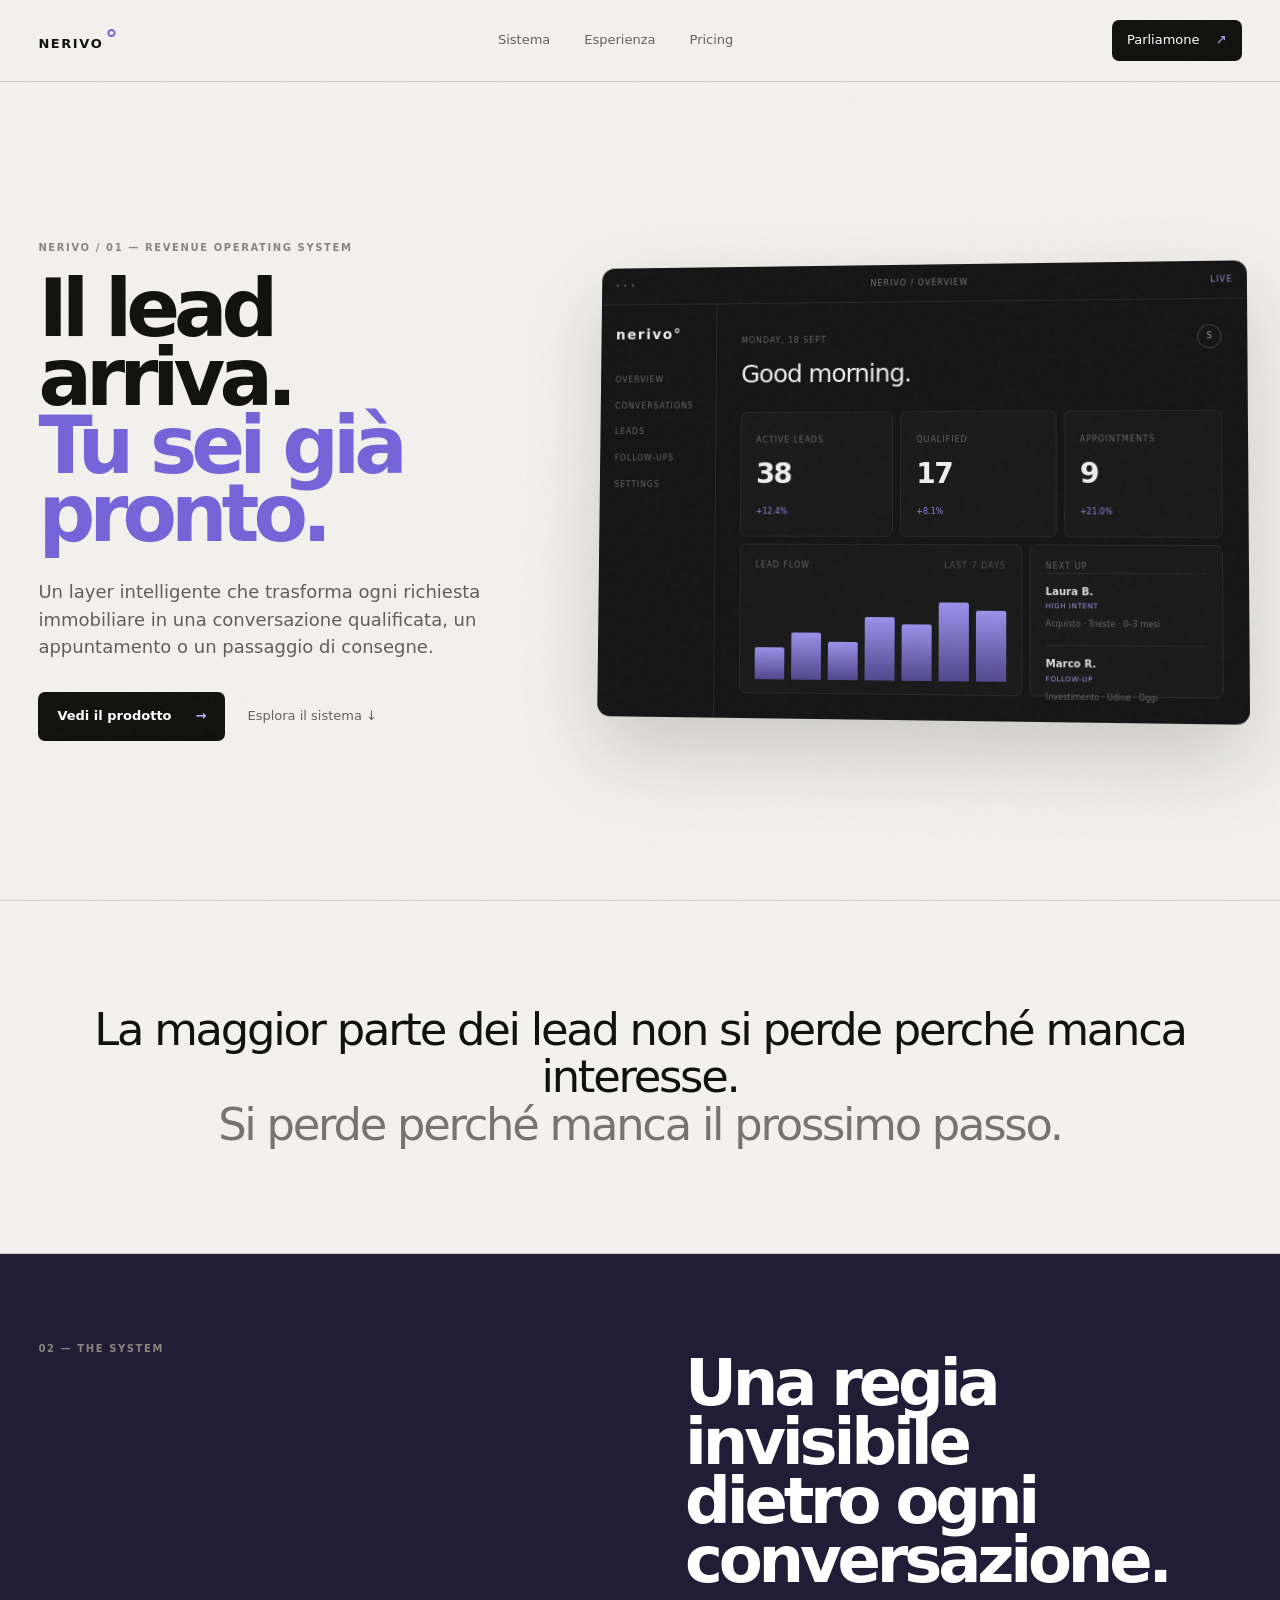
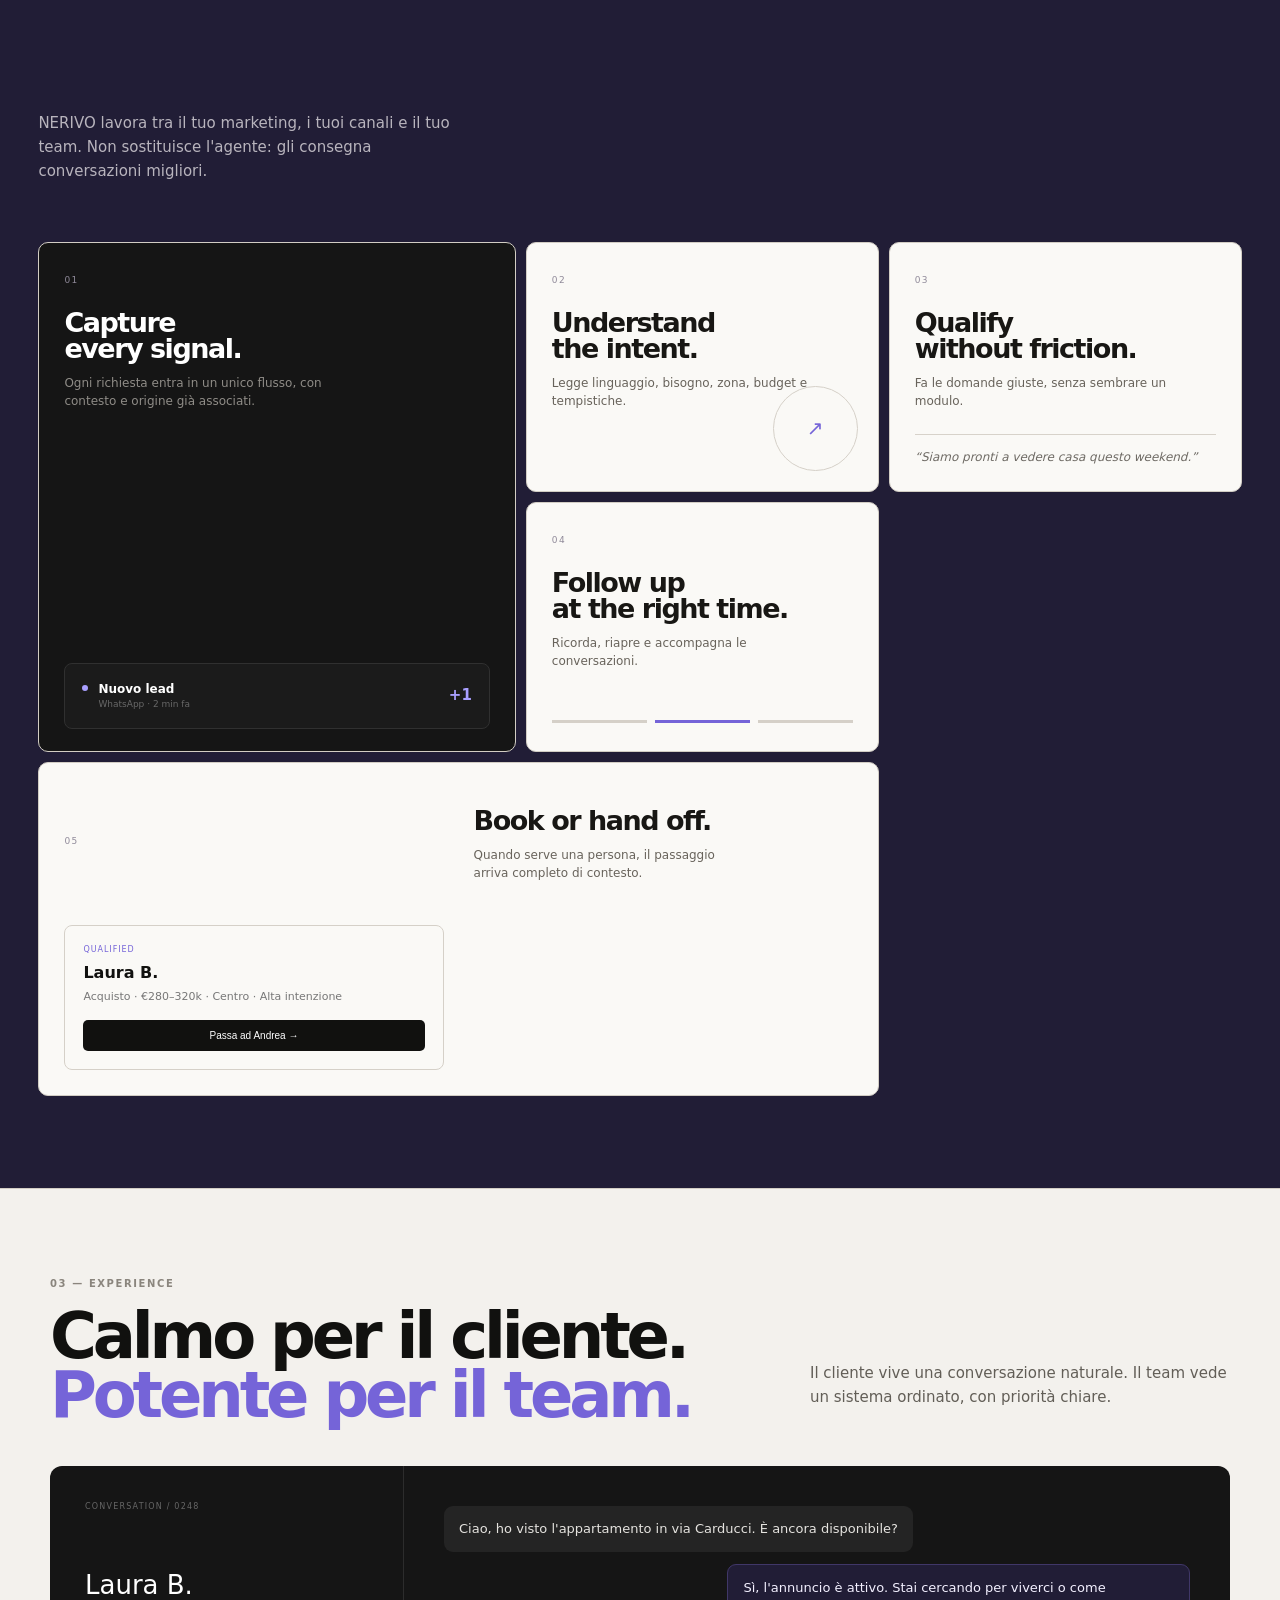
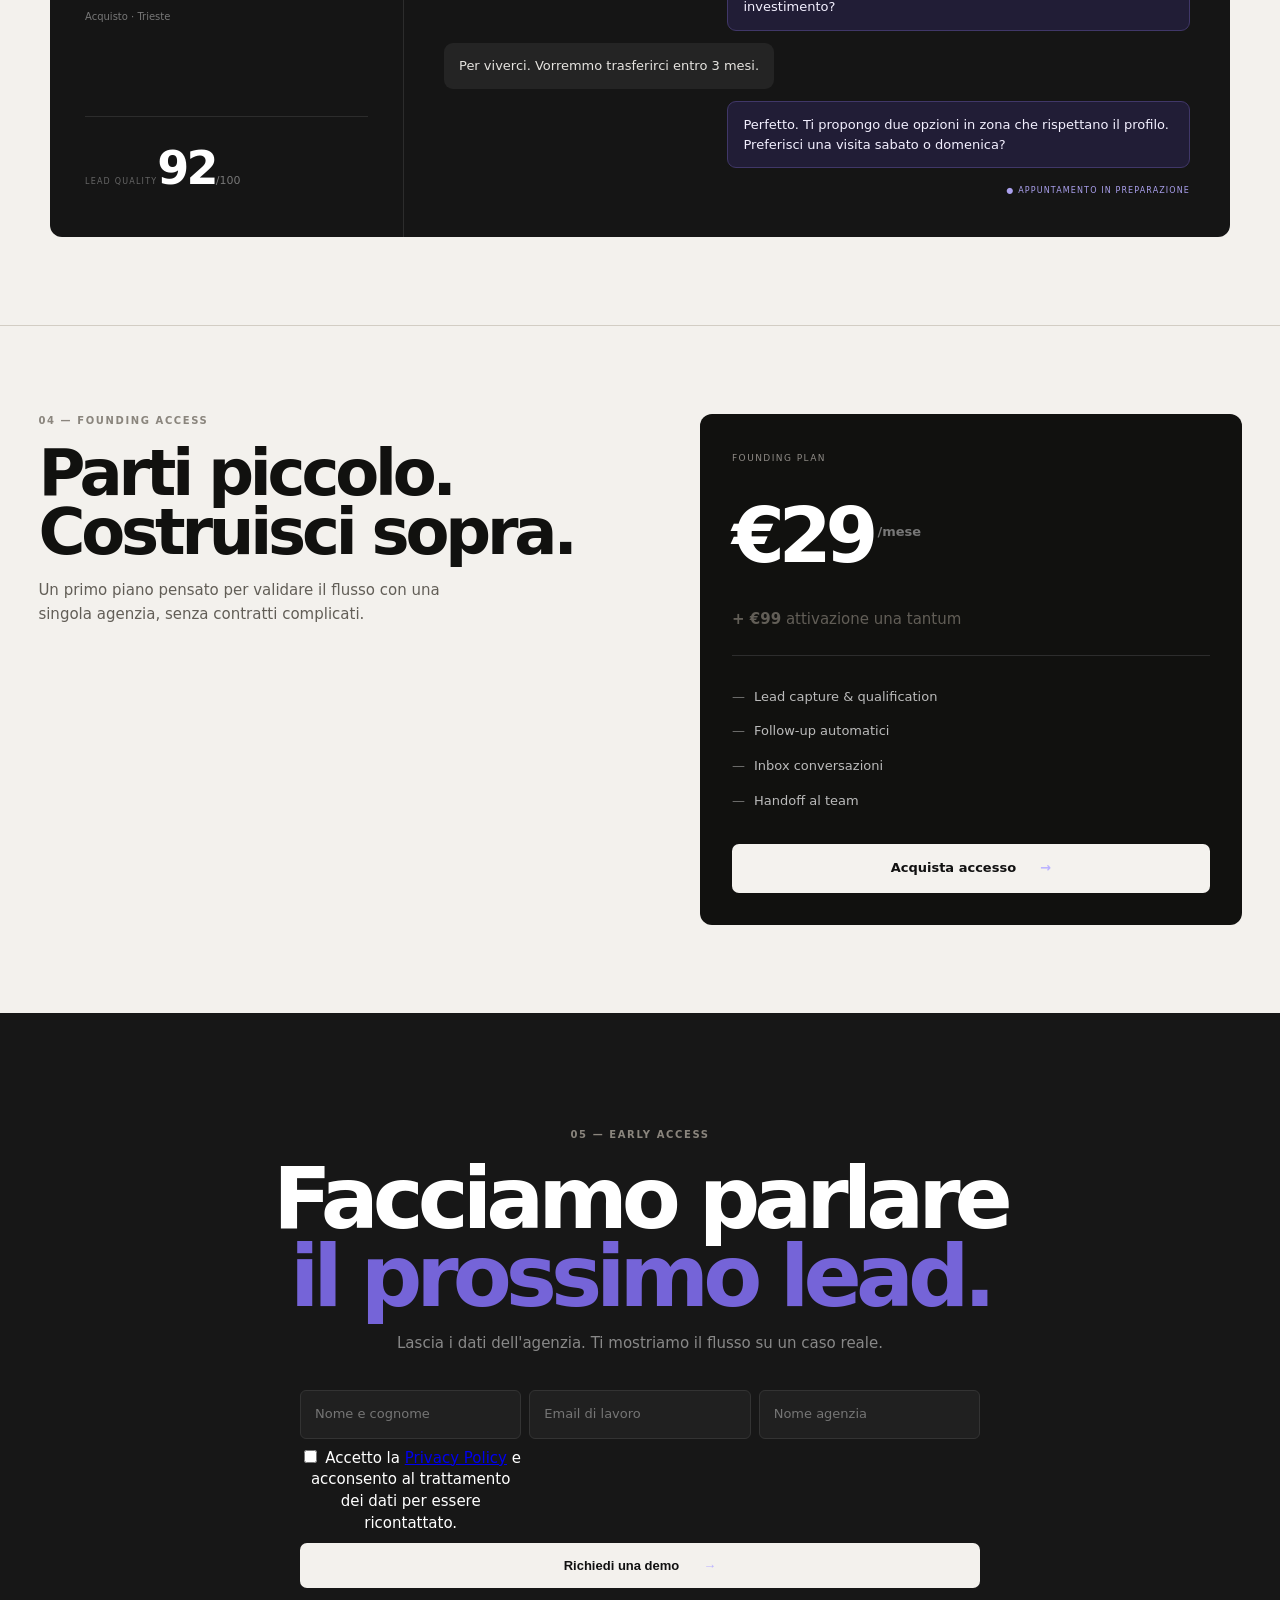
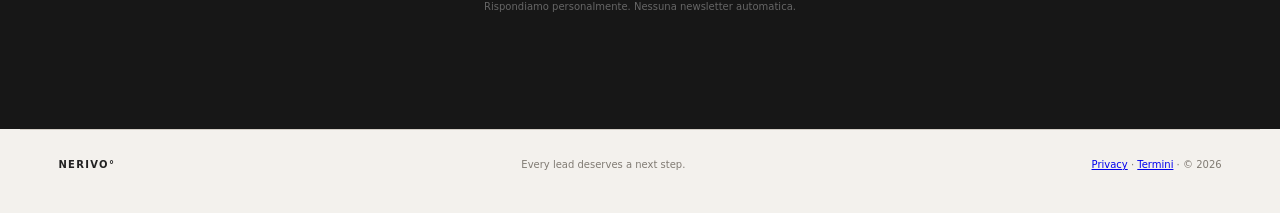
==== commit 7d9dadde: "legal: add privacy consent and footer links" ====
--- a/index.html
+++ b/index.html
@@ -13,5 +13,5 @@
 <section id="system" class="system-section"><div class="section-head"><div class="eyebrow">02 — THE SYSTEM</div><h2>Una regia invisibile<br>dietro ogni conversazione.</h2><p>NERIVO lavora tra il tuo marketing, i tuoi canali e il tuo team. Non sostituisce l'agente: gli consegna conversazioni migliori.</p></div><div class="bento"><article class="bento-large"><span class="number">01</span><h3>Capture<br>every signal.</h3><p>Ogni richiesta entra in un unico flusso, con contesto e origine già associati.</p><div class="mini-inbox"><div><i></i><b>Nuovo lead</b><small>WhatsApp · 2 min fa</small></div><strong>+1</strong></div></article><article><span class="number">02</span><h3>Understand<br>the intent.</h3><p>Legge linguaggio, bisogno, zona, budget e tempistiche.</p><div class="orb">↗</div></article><article><span class="number">03</span><h3>Qualify<br>without friction.</h3><p>Fa le domande giuste, senza sembrare un modulo.</p><div class="quote">“Siamo pronti a vedere casa questo weekend.”</div></article><article><span class="number">04</span><h3>Follow up<br>at the right time.</h3><p>Ricorda, riapre e accompagna le conversazioni.</p><div class="timeline"><i></i><i></i><i></i></div></article><article class="bento-wide"><span class="number">05</span><div><h3>Book or hand off.</h3><p>Quando serve una persona, il passaggio arriva completo di contesto.</p></div><div class="handoff"><span>QUALIFIED</span><b>Laura B.</b><small>Acquisto · €280–320k · Centro · Alta intenzione</small><button>Passa ad Andrea →</button></div></article></div></section>
 <section id="experience" class="experience"><div class="eyebrow">03 — EXPERIENCE</div><div class="experience-head"><h2>Calmo per il cliente.<br><em>Potente per il team.</em></h2><p>Il cliente vive una conversazione naturale. Il team vede un sistema ordinato, con priorità chiare.</p></div><div class="conversation"><div class="conversation-side"><small>CONVERSATION / 0248</small><b>Laura B.</b><span>Acquisto · Trieste</span><div class="score"><small>LEAD QUALITY</small><strong>92</strong><em>/100</em></div></div><div class="messages"><div class="message customer">Ciao, ho visto l'appartamento in via Carducci. È ancora disponibile?</div><div class="message system">Sì, l'annuncio è attivo. Stai cercando per viverci o come investimento?</div><div class="message customer">Per viverci. Vorremmo trasferirci entro 3 mesi.</div><div class="message system">Perfetto. Ti propongo due opzioni in zona che rispettano il profilo. Preferisci una visita sabato o domenica?</div><div class="status">● APPUNTAMENTO IN PREPARAZIONE</div></div></div></section>
 <section id="pricing" class="pricing"><div><div class="eyebrow">04 — FOUNDING ACCESS</div><h2>Parti piccolo.<br>Costruisci sopra.</h2><p>Un primo piano pensato per validare il flusso con una singola agenzia, senza contratti complicati.</p></div><div class="price"><small>FOUNDING PLAN</small><strong>€29<sup>/mese</sup></strong><p><b>+ €99</b> attivazione una tantum</p><div class="rule"></div><ul><li>Lead capture & qualification</li><li>Follow-up automatici</li><li>Inbox conversazioni</li><li>Handoff al team</li></ul><a class="button primary wide" href="https://buy.stripe.com/8x2cN79YZbTLgh9ggIc3m00" target="_blank" rel="noopener">Acquista accesso <span>→</span></a></div></section>
-<section id="demo" class="demo"><div class="eyebrow">05 — EARLY ACCESS</div><h2>Facciamo parlare<br><em>il prossimo lead.</em></h2><p>Lascia i dati dell'agenzia. Ti mostriamo il flusso su un caso reale.</p><form id="demo-form"><div class="fields"><input name="name" autocomplete="name" placeholder="Nome e cognome" required><input name="email" type="email" autocomplete="email" placeholder="Email di lavoro" required><input name="agency" autocomplete="organization" placeholder="Nome agenzia" required><input class="hp" name="website" tabindex="-1" autocomplete="off" aria-hidden="true"></div><button class="button primary" type="submit">Richiedi una demo <span>→</span></button><small id="form-note">Rispondiamo personalmente. Nessuna newsletter automatica.</small></form></section>
-</main><footer><span>NERIVO°</span><span>Every lead deserves a next step.</span><span>© 2026</span></footer><script src="/app.js"></script></body></html>+<section id="demo" class="demo"><div class="eyebrow">05 — EARLY ACCESS</div><h2>Facciamo parlare<br><em>il prossimo lead.</em></h2><p>Lascia i dati dell'agenzia. Ti mostriamo il flusso su un caso reale.</p><form id="demo-form"><div class="fields"><input name="name" autocomplete="name" placeholder="Nome e cognome" required><input name="email" type="email" autocomplete="email" placeholder="Email di lavoro" required><input name="agency" autocomplete="organization" placeholder="Nome agenzia" required><input class="hp" name="website" tabindex="-1" autocomplete="off" aria-hidden="true"><label class="consent"><input type="checkbox" name="privacy" required> <span>Accetto la <a href="/privacy.html">Privacy Policy</a> e acconsento al trattamento dei dati per essere ricontattato.</span></label></div><button class="button primary" type="submit">Richiedi una demo <span>→</span></button><small id="form-note">Rispondiamo personalmente. Nessuna newsletter automatica.</small></form></section>
+</main><footer><span>NERIVO°</span><span>Every lead deserves a next step.</span><span><a href="/privacy.html">Privacy</a> · <a href="/terms.html">Termini</a> · © 2026</span></footer><script src="/app.js"></script></body></html>
--- a/styles.css
+++ b/styles.css
@@ -351,3 +351,4 @@
 @media (forced-colors:active){
   .button,.nav-cta,.price,.conversation,.window,.system-section{forced-color-adjust:auto}
 }
+.hp{position:absolute!important;left:-9999px!important;width:1px!important;height:1px!important;opacity:0!important;pointer-events:none!important}
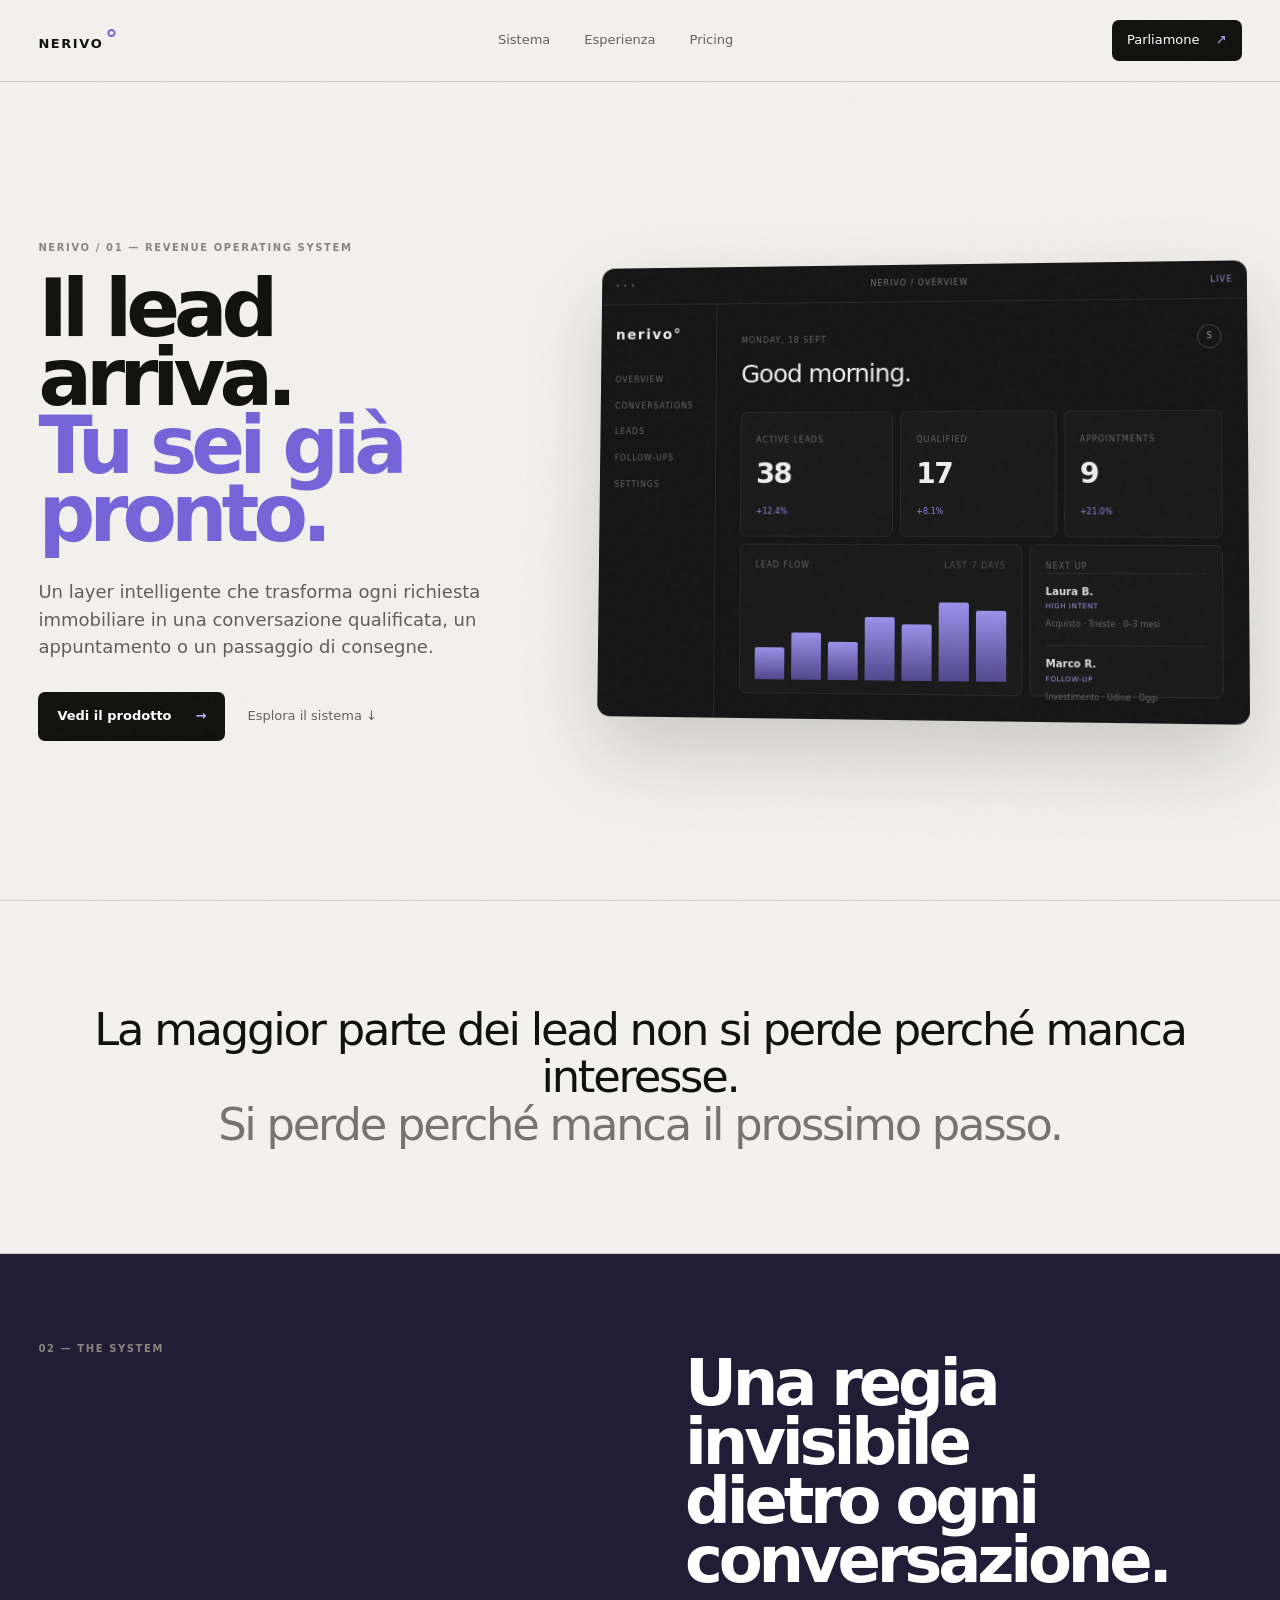
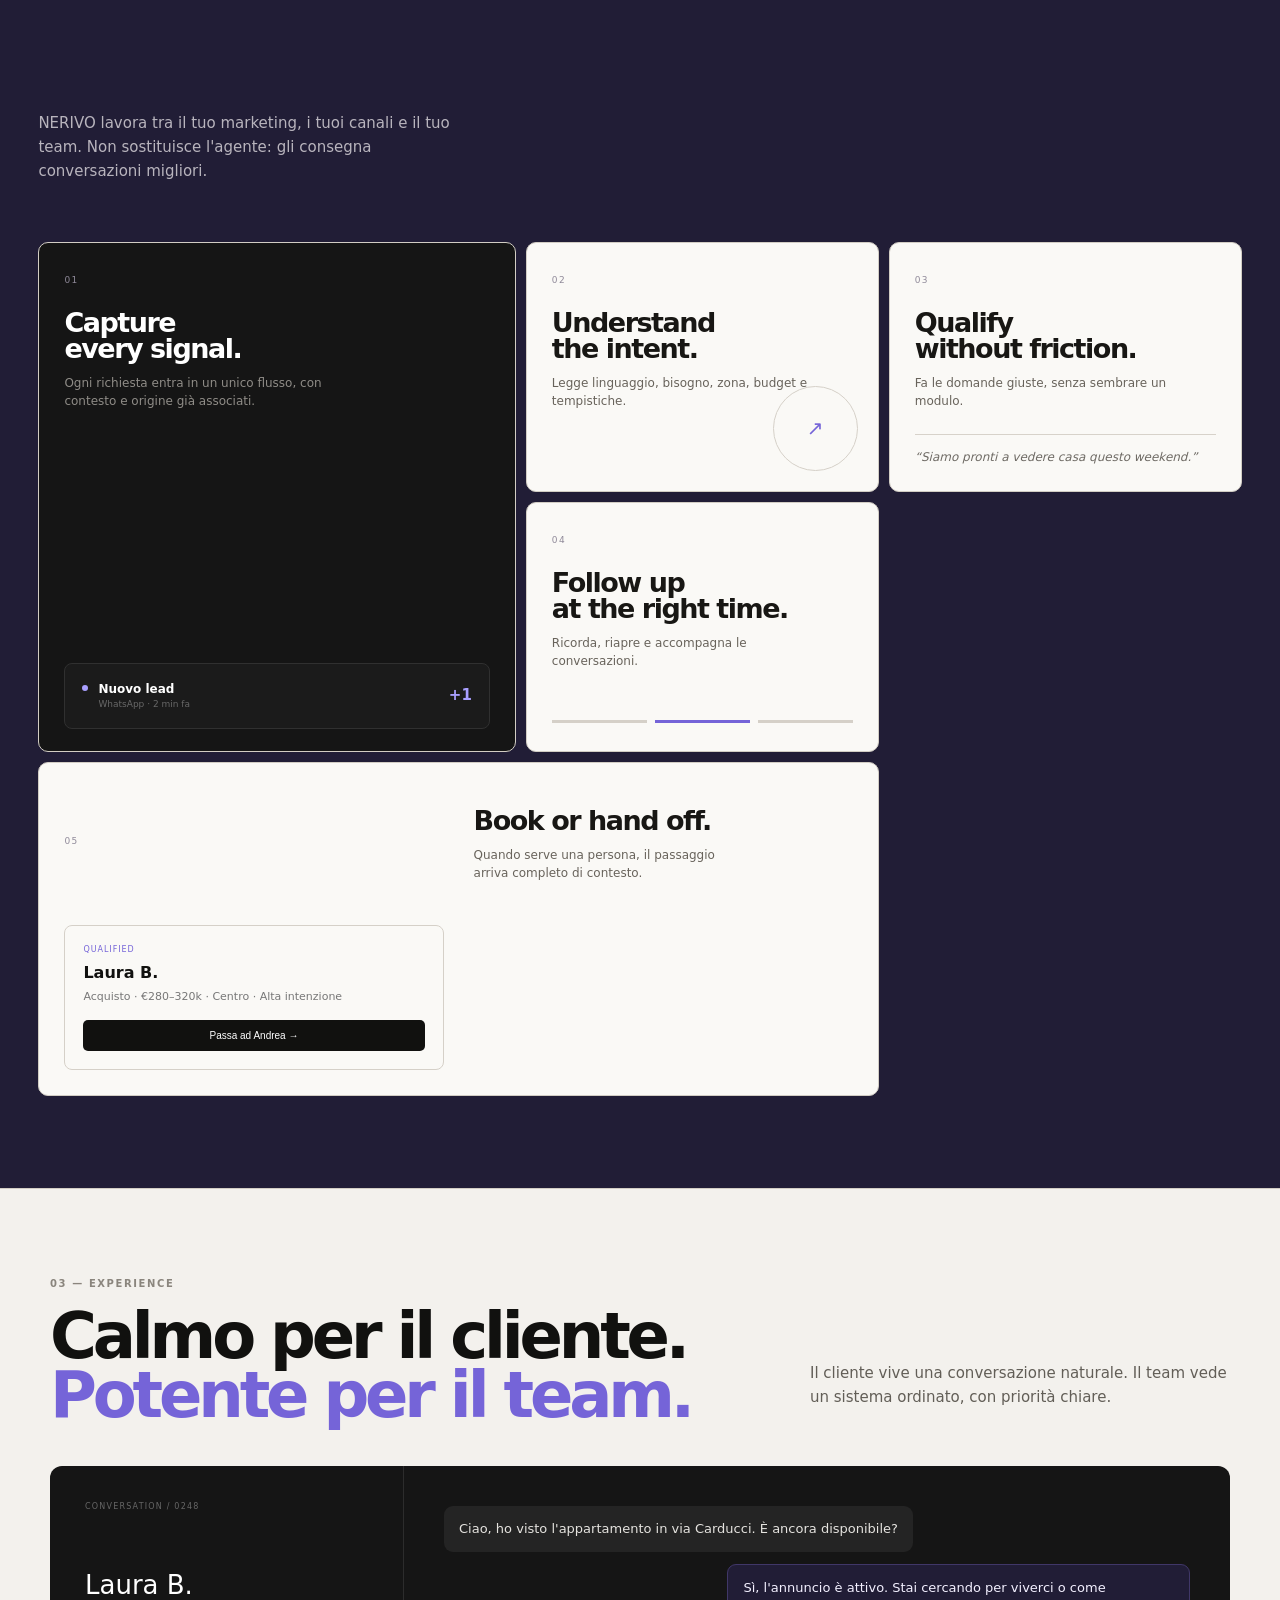
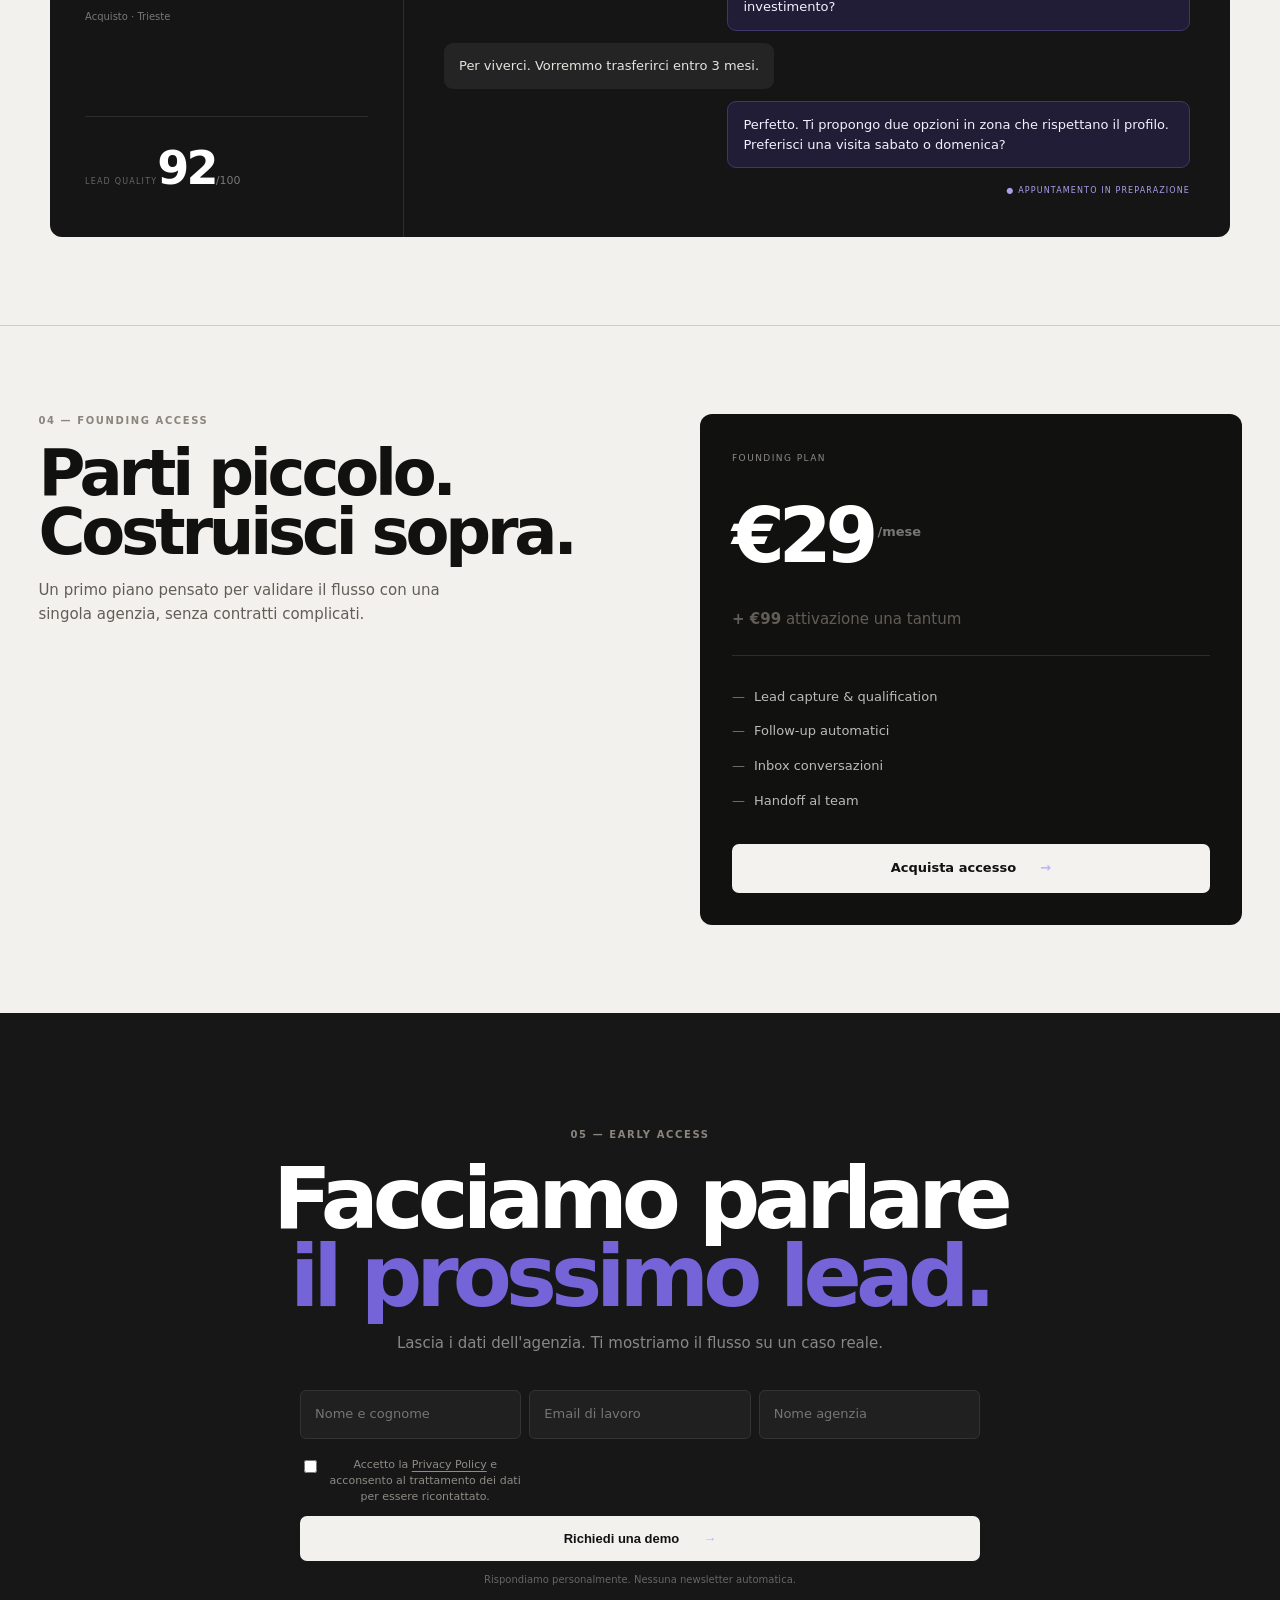
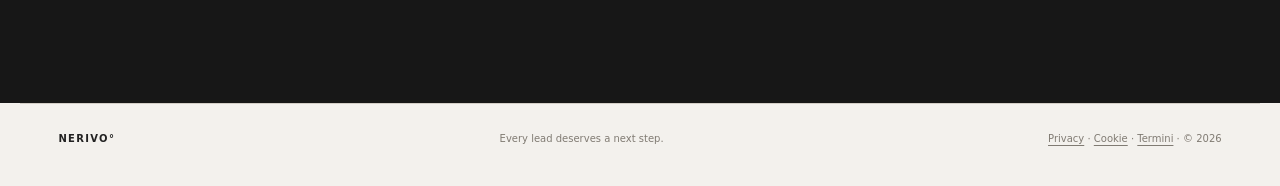
==== commit 5ee022ab: "legal: add cookie policy link" ====
--- a/index.html
+++ b/index.html
@@ -14,4 +14,4 @@
 <section id="experience" class="experience"><div class="eyebrow">03 — EXPERIENCE</div><div class="experience-head"><h2>Calmo per il cliente.<br><em>Potente per il team.</em></h2><p>Il cliente vive una conversazione naturale. Il team vede un sistema ordinato, con priorità chiare.</p></div><div class="conversation"><div class="conversation-side"><small>CONVERSATION / 0248</small><b>Laura B.</b><span>Acquisto · Trieste</span><div class="score"><small>LEAD QUALITY</small><strong>92</strong><em>/100</em></div></div><div class="messages"><div class="message customer">Ciao, ho visto l'appartamento in via Carducci. È ancora disponibile?</div><div class="message system">Sì, l'annuncio è attivo. Stai cercando per viverci o come investimento?</div><div class="message customer">Per viverci. Vorremmo trasferirci entro 3 mesi.</div><div class="message system">Perfetto. Ti propongo due opzioni in zona che rispettano il profilo. Preferisci una visita sabato o domenica?</div><div class="status">● APPUNTAMENTO IN PREPARAZIONE</div></div></div></section>
 <section id="pricing" class="pricing"><div><div class="eyebrow">04 — FOUNDING ACCESS</div><h2>Parti piccolo.<br>Costruisci sopra.</h2><p>Un primo piano pensato per validare il flusso con una singola agenzia, senza contratti complicati.</p></div><div class="price"><small>FOUNDING PLAN</small><strong>€29<sup>/mese</sup></strong><p><b>+ €99</b> attivazione una tantum</p><div class="rule"></div><ul><li>Lead capture & qualification</li><li>Follow-up automatici</li><li>Inbox conversazioni</li><li>Handoff al team</li></ul><a class="button primary wide" href="https://buy.stripe.com/8x2cN79YZbTLgh9ggIc3m00" target="_blank" rel="noopener">Acquista accesso <span>→</span></a></div></section>
 <section id="demo" class="demo"><div class="eyebrow">05 — EARLY ACCESS</div><h2>Facciamo parlare<br><em>il prossimo lead.</em></h2><p>Lascia i dati dell'agenzia. Ti mostriamo il flusso su un caso reale.</p><form id="demo-form"><div class="fields"><input name="name" autocomplete="name" placeholder="Nome e cognome" required><input name="email" type="email" autocomplete="email" placeholder="Email di lavoro" required><input name="agency" autocomplete="organization" placeholder="Nome agenzia" required><input class="hp" name="website" tabindex="-1" autocomplete="off" aria-hidden="true"><label class="consent"><input type="checkbox" name="privacy" required> <span>Accetto la <a href="/privacy.html">Privacy Policy</a> e acconsento al trattamento dei dati per essere ricontattato.</span></label></div><button class="button primary" type="submit">Richiedi una demo <span>→</span></button><small id="form-note">Rispondiamo personalmente. Nessuna newsletter automatica.</small></form></section>
-</main><footer><span>NERIVO°</span><span>Every lead deserves a next step.</span><span><a href="/privacy.html">Privacy</a> · <a href="/terms.html">Termini</a> · © 2026</span></footer><script src="/app.js"></script></body></html>+</main><footer><span>NERIVO°</span><span>Every lead deserves a next step.</span><span><a href="/privacy.html">Privacy</a> · <a href="/cookies.html">Cookie</a> · <a href="/terms.html">Termini</a> · © 2026</span></footer><script src="/app.js"></script></body></html>
--- a/styles.css
+++ b/styles.css
@@ -351,4 +351,4 @@
 @media (forced-colors:active){
   .button,.nav-cta,.price,.conversation,.window,.system-section{forced-color-adjust:auto}
 }
-.hp{position:absolute!important;left:-9999px!important;width:1px!important;height:1px!important;opacity:0!important;pointer-events:none!important}+.hp{position:absolute!important;left:-9999px!important;width:1px!important;height:1px!important;opacity:0!important;pointer-events:none!important}.consent{display:flex;gap:9px;align-items:flex-start;margin:10px 0 4px;font-size:11px;line-height:1.45;color:#8f8b86}.consent input{margin-top:3px;flex:0 0 auto}.consent a,footer a{color:inherit;text-decoration:underline;text-underline-offset:3px}.legal{background:#f7f5f1;color:#171614}.legal main{max-width:820px;margin:0 auto;padding:clamp(40px,8vw,100px) 22px}.legal h1{font-size:clamp(52px,8vw,88px);line-height:.92;letter-spacing:-.055em;margin:24px 0 30px}.legal h2{font-size:24px;margin:42px 0 10px}.legal p{font-size:16px;line-height:1.7;color:#5f5a53}.legal .eyebrow{margin-top:60px}.legal .back{color:#171614;text-decoration:none;font-size:13px}.notice{padding:18px 20px;border:1px solid #d5d0c8;background:#efede8;font-size:13px!important}@media(max-width:600px){.consent{font-size:10.5px}.legal h2{font-size:21px}.legal p{font-size:15px}}.workspace{max-width:1200px;margin:auto;padding:24px}.workspace-top{display:flex;justify-content:space-between;align-items:center;padding:10px 0 70px;font-size:12px;letter-spacing:.12em}.workspace-top a{font-weight:800;color:inherit;text-decoration:none;font-size:18px;letter-spacing:-.04em}.workspace-top span{color:#777}.workspace-hero{display:grid;grid-template-columns:1fr 280px;gap:40px;align-items:end;padding:30px 0 70px;border-bottom:1px solid #d7d2cb}.workspace-hero h1{font-size:clamp(50px,7vw,88px);line-height:.9;letter-spacing:-.055em;margin:12px 0 24px}.workspace-hero p:not(.eyebrow){max-width:600px;color:#666;line-height:1.6}.workspace-stat{border:1px solid #d7d2cb;padding:28px}.workspace-stat small,.workspace-stat span{display:block;color:#777;font-size:11px}.workspace-stat strong{display:block;font-size:64px;letter-spacing:-.06em;margin:8px 0}.pipeline{display:grid;grid-template-columns:repeat(3,1fr);gap:14px;padding:40px 0}.pipeline article{border:1px solid #d7d2cb;background:#f4f2ee;padding:18px;min-height:230px}.pipe-head{display:flex;justify-content:space-between;font-size:11px;letter-spacing:.1em;padding-bottom:15px;border-bottom:1px solid #ddd8d1}.lead{position:relative;background:#fff;border:1px solid #e2ded7;padding:15px;margin-top:10px}.lead b,.lead small,.lead i{display:block}.lead small{color:#777;margin-top:4px;font-size:11px}.lead i{font-style:normal;color:#777;font-size:10px;margin-top:10px}.lead.hot{box-shadow:inset 2px 0 #8c82df}.activity{display:grid;grid-template-columns:1fr 2fr;gap:60px;padding:70px 0}.activity h2{font-size:38px;letter-spacing:-.04em}.activity-list>div{padding:18px 0;border-bottom:1px solid #d7d2cb}.activity-list span{font-size:9px;letter-spacing:.12em;color:#777}.activity-list b,.activity-list small{display:block;margin-top:6px}.activity-list small{color:#777}@media(max-width:760px){.workspace{padding:18px}.workspace-top{padding-bottom:40px}.workspace-hero{grid-template-columns:1fr;padding-bottom:40px}.pipeline{grid-template-columns:1fr}.activity{grid-template-columns:1fr;gap:20px}}
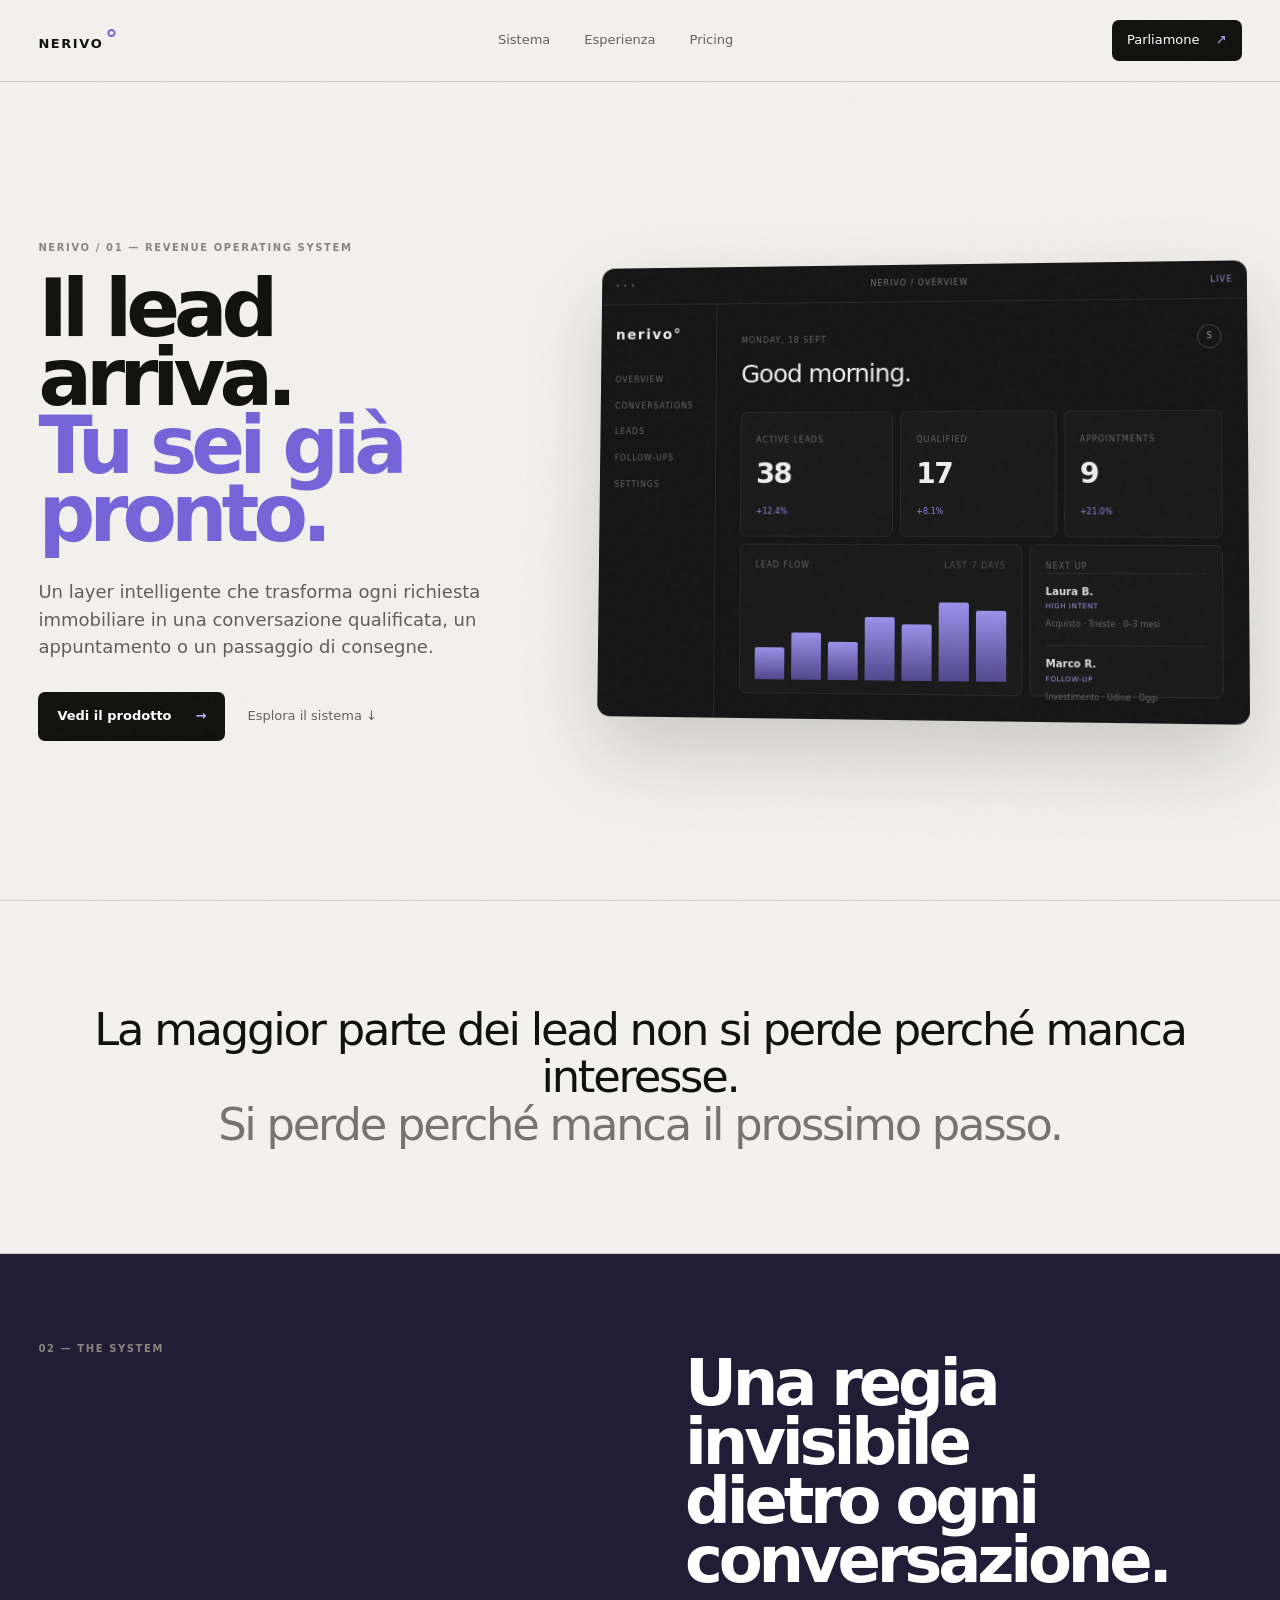
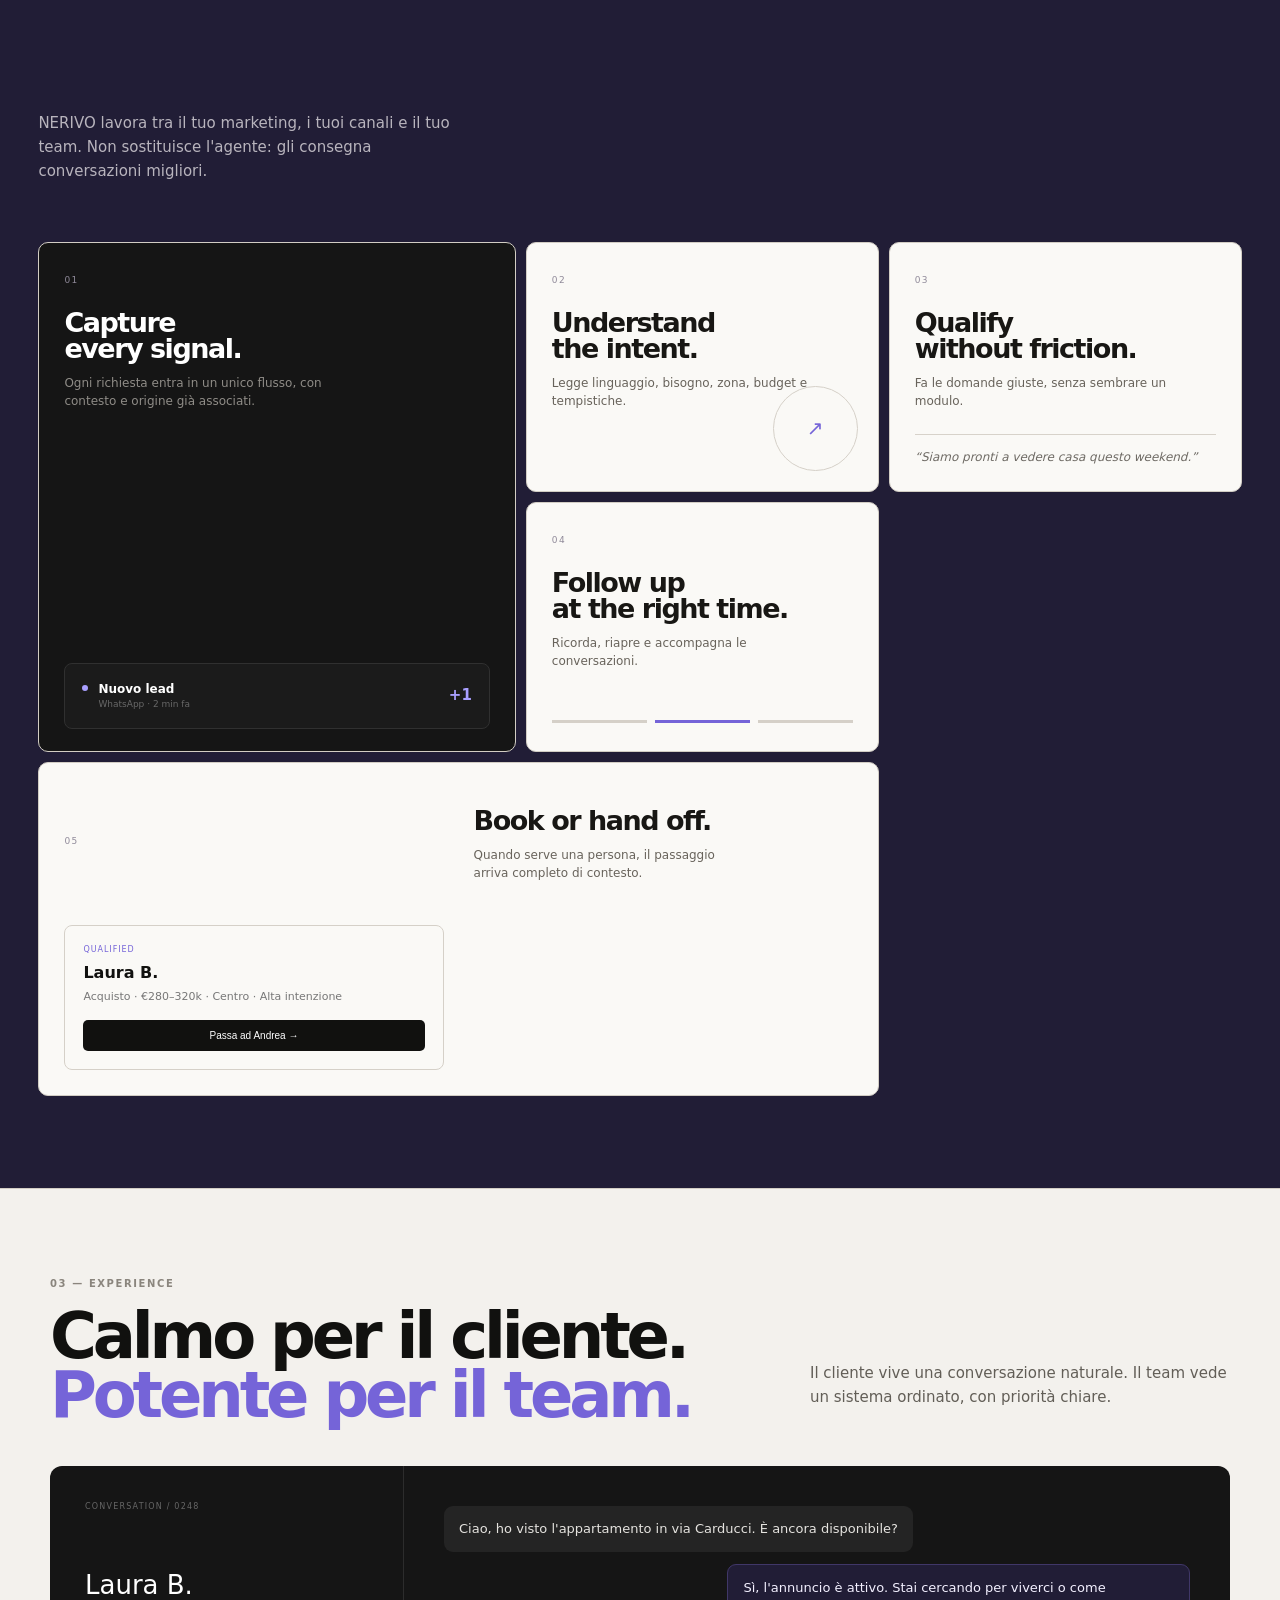
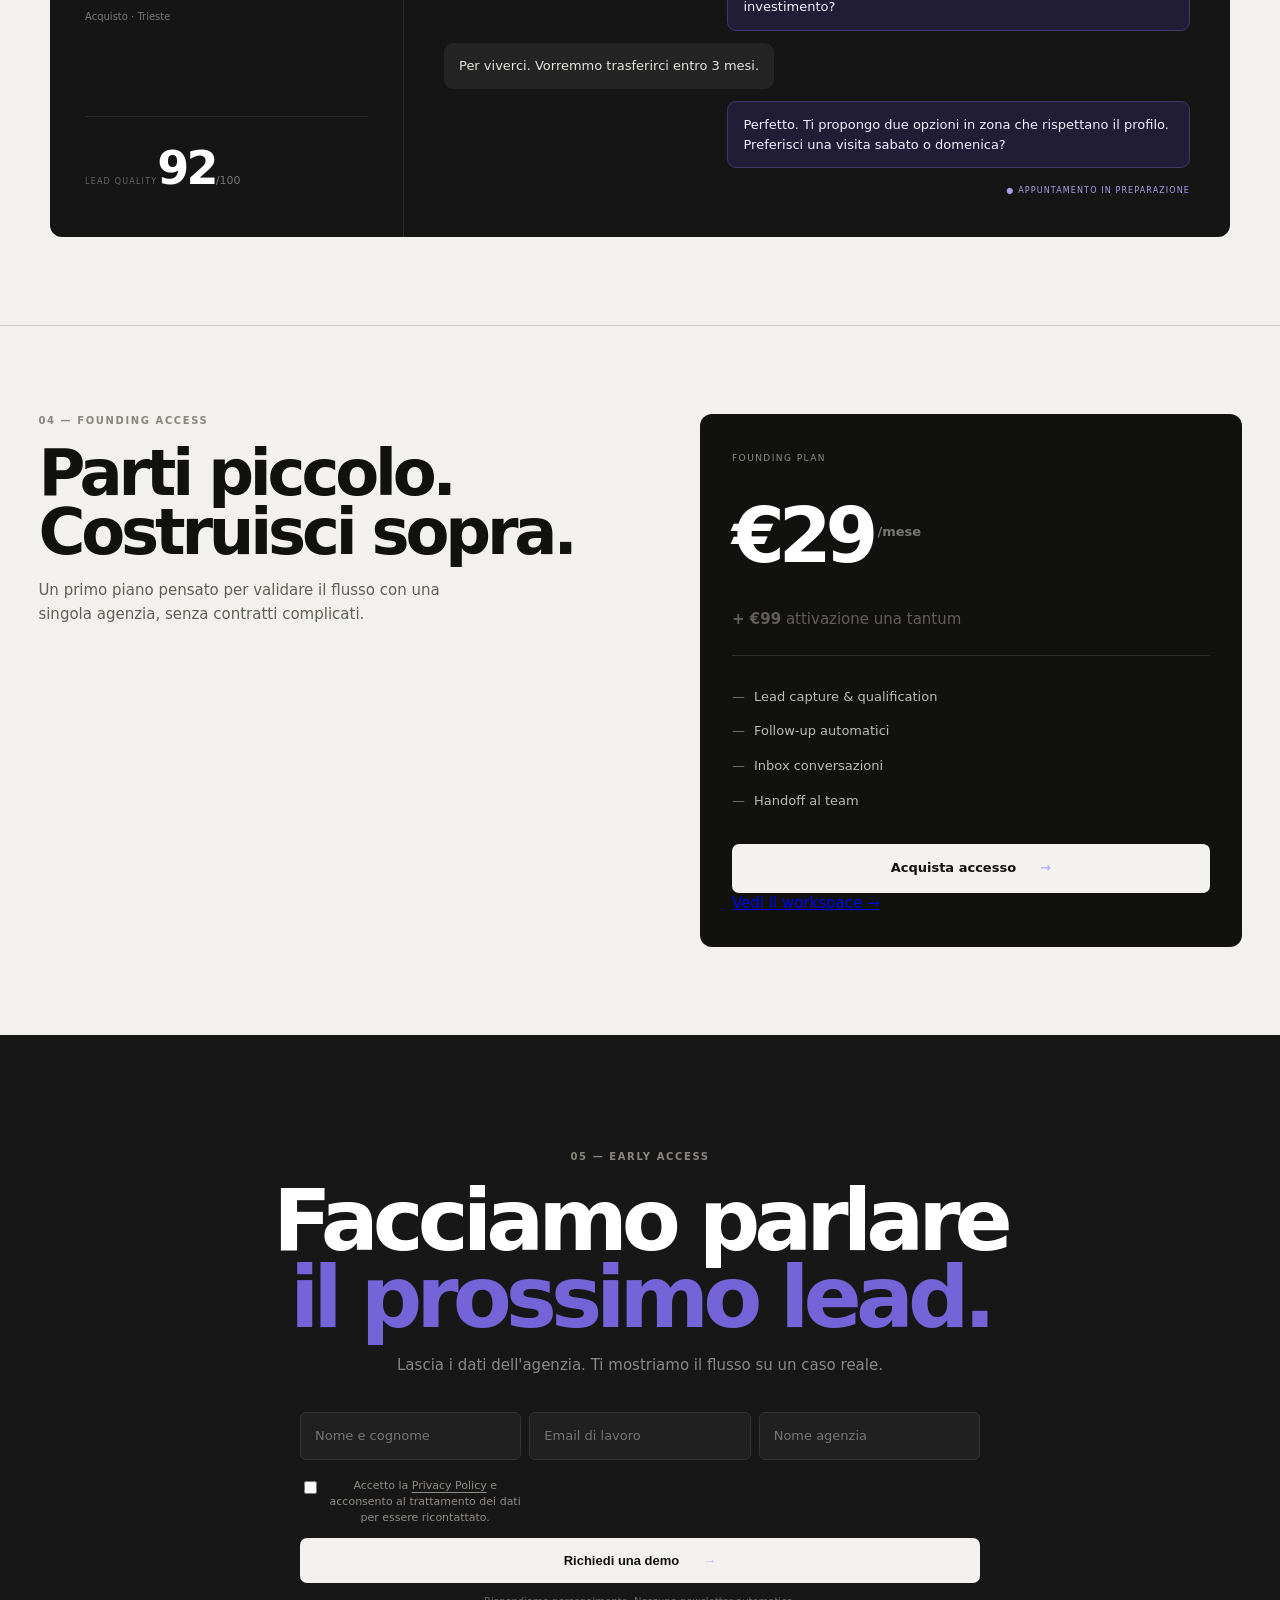
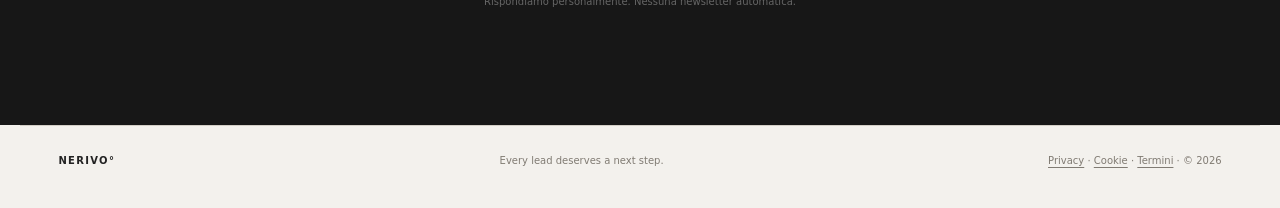
==== commit b27e4840: "product: expose workspace preview" ====
--- a/index.html
+++ b/index.html
@@ -12,6 +12,6 @@
 <section class="statement"><p>La maggior parte dei lead non si perde perché manca interesse.<br><strong>Si perde perché manca il prossimo passo.</strong></p></section>
 <section id="system" class="system-section"><div class="section-head"><div class="eyebrow">02 — THE SYSTEM</div><h2>Una regia invisibile<br>dietro ogni conversazione.</h2><p>NERIVO lavora tra il tuo marketing, i tuoi canali e il tuo team. Non sostituisce l'agente: gli consegna conversazioni migliori.</p></div><div class="bento"><article class="bento-large"><span class="number">01</span><h3>Capture<br>every signal.</h3><p>Ogni richiesta entra in un unico flusso, con contesto e origine già associati.</p><div class="mini-inbox"><div><i></i><b>Nuovo lead</b><small>WhatsApp · 2 min fa</small></div><strong>+1</strong></div></article><article><span class="number">02</span><h3>Understand<br>the intent.</h3><p>Legge linguaggio, bisogno, zona, budget e tempistiche.</p><div class="orb">↗</div></article><article><span class="number">03</span><h3>Qualify<br>without friction.</h3><p>Fa le domande giuste, senza sembrare un modulo.</p><div class="quote">“Siamo pronti a vedere casa questo weekend.”</div></article><article><span class="number">04</span><h3>Follow up<br>at the right time.</h3><p>Ricorda, riapre e accompagna le conversazioni.</p><div class="timeline"><i></i><i></i><i></i></div></article><article class="bento-wide"><span class="number">05</span><div><h3>Book or hand off.</h3><p>Quando serve una persona, il passaggio arriva completo di contesto.</p></div><div class="handoff"><span>QUALIFIED</span><b>Laura B.</b><small>Acquisto · €280–320k · Centro · Alta intenzione</small><button>Passa ad Andrea →</button></div></article></div></section>
 <section id="experience" class="experience"><div class="eyebrow">03 — EXPERIENCE</div><div class="experience-head"><h2>Calmo per il cliente.<br><em>Potente per il team.</em></h2><p>Il cliente vive una conversazione naturale. Il team vede un sistema ordinato, con priorità chiare.</p></div><div class="conversation"><div class="conversation-side"><small>CONVERSATION / 0248</small><b>Laura B.</b><span>Acquisto · Trieste</span><div class="score"><small>LEAD QUALITY</small><strong>92</strong><em>/100</em></div></div><div class="messages"><div class="message customer">Ciao, ho visto l'appartamento in via Carducci. È ancora disponibile?</div><div class="message system">Sì, l'annuncio è attivo. Stai cercando per viverci o come investimento?</div><div class="message customer">Per viverci. Vorremmo trasferirci entro 3 mesi.</div><div class="message system">Perfetto. Ti propongo due opzioni in zona che rispettano il profilo. Preferisci una visita sabato o domenica?</div><div class="status">● APPUNTAMENTO IN PREPARAZIONE</div></div></div></section>
-<section id="pricing" class="pricing"><div><div class="eyebrow">04 — FOUNDING ACCESS</div><h2>Parti piccolo.<br>Costruisci sopra.</h2><p>Un primo piano pensato per validare il flusso con una singola agenzia, senza contratti complicati.</p></div><div class="price"><small>FOUNDING PLAN</small><strong>€29<sup>/mese</sup></strong><p><b>+ €99</b> attivazione una tantum</p><div class="rule"></div><ul><li>Lead capture & qualification</li><li>Follow-up automatici</li><li>Inbox conversazioni</li><li>Handoff al team</li></ul><a class="button primary wide" href="https://buy.stripe.com/8x2cN79YZbTLgh9ggIc3m00" target="_blank" rel="noopener">Acquista accesso <span>→</span></a></div></section>
+<section id="pricing" class="pricing"><div><div class="eyebrow">04 — FOUNDING ACCESS</div><h2>Parti piccolo.<br>Costruisci sopra.</h2><p>Un primo piano pensato per validare il flusso con una singola agenzia, senza contratti complicati.</p></div><div class="price"><small>FOUNDING PLAN</small><strong>€29<sup>/mese</sup></strong><p><b>+ €99</b> attivazione una tantum</p><div class="rule"></div><ul><li>Lead capture & qualification</li><li>Follow-up automatici</li><li>Inbox conversazioni</li><li>Handoff al team</li></ul><a class="button primary wide" href="https://buy.stripe.com/8x2cN79YZbTLgh9ggIc3m00" target="_blank" rel="noopener">Acquista accesso <span>→</span></a><a class="workspace-link" href="/workspace.html">Vedi il workspace →</a></div></section>
 <section id="demo" class="demo"><div class="eyebrow">05 — EARLY ACCESS</div><h2>Facciamo parlare<br><em>il prossimo lead.</em></h2><p>Lascia i dati dell'agenzia. Ti mostriamo il flusso su un caso reale.</p><form id="demo-form"><div class="fields"><input name="name" autocomplete="name" placeholder="Nome e cognome" required><input name="email" type="email" autocomplete="email" placeholder="Email di lavoro" required><input name="agency" autocomplete="organization" placeholder="Nome agenzia" required><input class="hp" name="website" tabindex="-1" autocomplete="off" aria-hidden="true"><label class="consent"><input type="checkbox" name="privacy" required> <span>Accetto la <a href="/privacy.html">Privacy Policy</a> e acconsento al trattamento dei dati per essere ricontattato.</span></label></div><button class="button primary" type="submit">Richiedi una demo <span>→</span></button><small id="form-note">Rispondiamo personalmente. Nessuna newsletter automatica.</small></form></section>
 </main><footer><span>NERIVO°</span><span>Every lead deserves a next step.</span><span><a href="/privacy.html">Privacy</a> · <a href="/cookies.html">Cookie</a> · <a href="/terms.html">Termini</a> · © 2026</span></footer><script src="/app.js"></script></body></html>
--- a/styles.css
+++ b/styles.css
@@ -351,4 +351,4 @@
 @media (forced-colors:active){
   .button,.nav-cta,.price,.conversation,.window,.system-section{forced-color-adjust:auto}
 }
-.hp{position:absolute!important;left:-9999px!important;width:1px!important;height:1px!important;opacity:0!important;pointer-events:none!important}.consent{display:flex;gap:9px;align-items:flex-start;margin:10px 0 4px;font-size:11px;line-height:1.45;color:#8f8b86}.consent input{margin-top:3px;flex:0 0 auto}.consent a,footer a{color:inherit;text-decoration:underline;text-underline-offset:3px}.legal{background:#f7f5f1;color:#171614}.legal main{max-width:820px;margin:0 auto;padding:clamp(40px,8vw,100px) 22px}.legal h1{font-size:clamp(52px,8vw,88px);line-height:.92;letter-spacing:-.055em;margin:24px 0 30px}.legal h2{font-size:24px;margin:42px 0 10px}.legal p{font-size:16px;line-height:1.7;color:#5f5a53}.legal .eyebrow{margin-top:60px}.legal .back{color:#171614;text-decoration:none;font-size:13px}.notice{padding:18px 20px;border:1px solid #d5d0c8;background:#efede8;font-size:13px!important}@media(max-width:600px){.consent{font-size:10.5px}.legal h2{font-size:21px}.legal p{font-size:15px}}.workspace{max-width:1200px;margin:auto;padding:24px}.workspace-top{display:flex;justify-content:space-between;align-items:center;padding:10px 0 70px;font-size:12px;letter-spacing:.12em}.workspace-top a{font-weight:800;color:inherit;text-decoration:none;font-size:18px;letter-spacing:-.04em}.workspace-top span{color:#777}.workspace-hero{display:grid;grid-template-columns:1fr 280px;gap:40px;align-items:end;padding:30px 0 70px;border-bottom:1px solid #d7d2cb}.workspace-hero h1{font-size:clamp(50px,7vw,88px);line-height:.9;letter-spacing:-.055em;margin:12px 0 24px}.workspace-hero p:not(.eyebrow){max-width:600px;color:#666;line-height:1.6}.workspace-stat{border:1px solid #d7d2cb;padding:28px}.workspace-stat small,.workspace-stat span{display:block;color:#777;font-size:11px}.workspace-stat strong{display:block;font-size:64px;letter-spacing:-.06em;margin:8px 0}.pipeline{display:grid;grid-template-columns:repeat(3,1fr);gap:14px;padding:40px 0}.pipeline article{border:1px solid #d7d2cb;background:#f4f2ee;padding:18px;min-height:230px}.pipe-head{display:flex;justify-content:space-between;font-size:11px;letter-spacing:.1em;padding-bottom:15px;border-bottom:1px solid #ddd8d1}.lead{position:relative;background:#fff;border:1px solid #e2ded7;padding:15px;margin-top:10px}.lead b,.lead small,.lead i{display:block}.lead small{color:#777;margin-top:4px;font-size:11px}.lead i{font-style:normal;color:#777;font-size:10px;margin-top:10px}.lead.hot{box-shadow:inset 2px 0 #8c82df}.activity{display:grid;grid-template-columns:1fr 2fr;gap:60px;padding:70px 0}.activity h2{font-size:38px;letter-spacing:-.04em}.activity-list>div{padding:18px 0;border-bottom:1px solid #d7d2cb}.activity-list span{font-size:9px;letter-spacing:.12em;color:#777}.activity-list b,.activity-list small{display:block;margin-top:6px}.activity-list small{color:#777}@media(max-width:760px){.workspace{padding:18px}.workspace-top{padding-bottom:40px}.workspace-hero{grid-template-columns:1fr;padding-bottom:40px}.pipeline{grid-template-columns:1fr}.activity{grid-template-columns:1fr;gap:20px}}+.hp{position:absolute!important;left:-9999px!important;width:1px!important;height:1px!important;opacity:0!important;pointer-events:none!important}.consent{display:flex;gap:9px;align-items:flex-start;margin:10px 0 4px;font-size:11px;line-height:1.45;color:#8f8b86}.consent input{margin-top:3px;flex:0 0 auto}.consent a,footer a{color:inherit;text-decoration:underline;text-underline-offset:3px}.legal{background:#f7f5f1;color:#171614}.legal main{max-width:820px;margin:0 auto;padding:clamp(40px,8vw,100px) 22px}.legal h1{font-size:clamp(52px,8vw,88px);line-height:.92;letter-spacing:-.055em;margin:24px 0 30px}.legal h2{font-size:24px;margin:42px 0 10px}.legal p{font-size:16px;line-height:1.7;color:#5f5a53}.legal .eyebrow{margin-top:60px}.legal .back{color:#171614;text-decoration:none;font-size:13px}.notice{padding:18px 20px;border:1px solid #d5d0c8;background:#efede8;font-size:13px!important}@media(max-width:600px){.consent{font-size:10.5px}.legal h2{font-size:21px}.legal p{font-size:15px}}.workspace{max-width:1200px;margin:auto;padding:24px}.workspace-top{display:flex;justify-content:space-between;align-items:center;padding:10px 0 70px;font-size:12px;letter-spacing:.12em}.workspace-top a{font-weight:800;color:inherit;text-decoration:none;font-size:18px;letter-spacing:-.04em}.workspace-top span{color:#777}.workspace-hero{display:grid;grid-template-columns:1fr 280px;gap:40px;align-items:end;padding:30px 0 70px;border-bottom:1px solid #d7d2cb}.workspace-hero h1{font-size:clamp(50px,7vw,88px);line-height:.9;letter-spacing:-.055em;margin:12px 0 24px}.workspace-hero p:not(.eyebrow){max-width:600px;color:#666;line-height:1.6}.workspace-stat{border:1px solid #d7d2cb;padding:28px}.workspace-stat small,.workspace-stat span{display:block;color:#777;font-size:11px}.workspace-stat strong{display:block;font-size:64px;letter-spacing:-.06em;margin:8px 0}.pipeline{display:grid;grid-template-columns:repeat(3,1fr);gap:14px;padding:40px 0}.pipeline article{border:1px solid #d7d2cb;background:#f4f2ee;padding:18px;min-height:230px}.pipe-head{display:flex;justify-content:space-between;font-size:11px;letter-spacing:.1em;padding-bottom:15px;border-bottom:1px solid #ddd8d1}.lead{position:relative;background:#fff;border:1px solid #e2ded7;padding:15px;margin-top:10px}.lead b,.lead small,.lead i{display:block}.lead small{color:#777;margin-top:4px;font-size:11px}.lead i{font-style:normal;color:#777;font-size:10px;margin-top:10px}.lead.hot{box-shadow:inset 2px 0 #8c82df}.activity{display:grid;grid-template-columns:1fr 2fr;gap:60px;padding:70px 0}.activity h2{font-size:38px;letter-spacing:-.04em}.activity-list>div{padding:18px 0;border-bottom:1px solid #d7d2cb}.activity-list span{font-size:9px;letter-spacing:.12em;color:#777}.activity-list b,.activity-list small{display:block;margin-top:6px}.activity-list small{color:#777}@media(max-width:760px){.workspace{padding:18px}.workspace-top{padding-bottom:40px}.workspace-hero{grid-template-columns:1fr;padding-bottom:40px}.pipeline{grid-template-columns:1fr}.activity{grid-template-columns:1fr;gap:20px}}.workspace-top .small{padding:9px 13px;font-size:10px}.workspace-top{gap:18px}.workspace-top span{margin-left:auto}
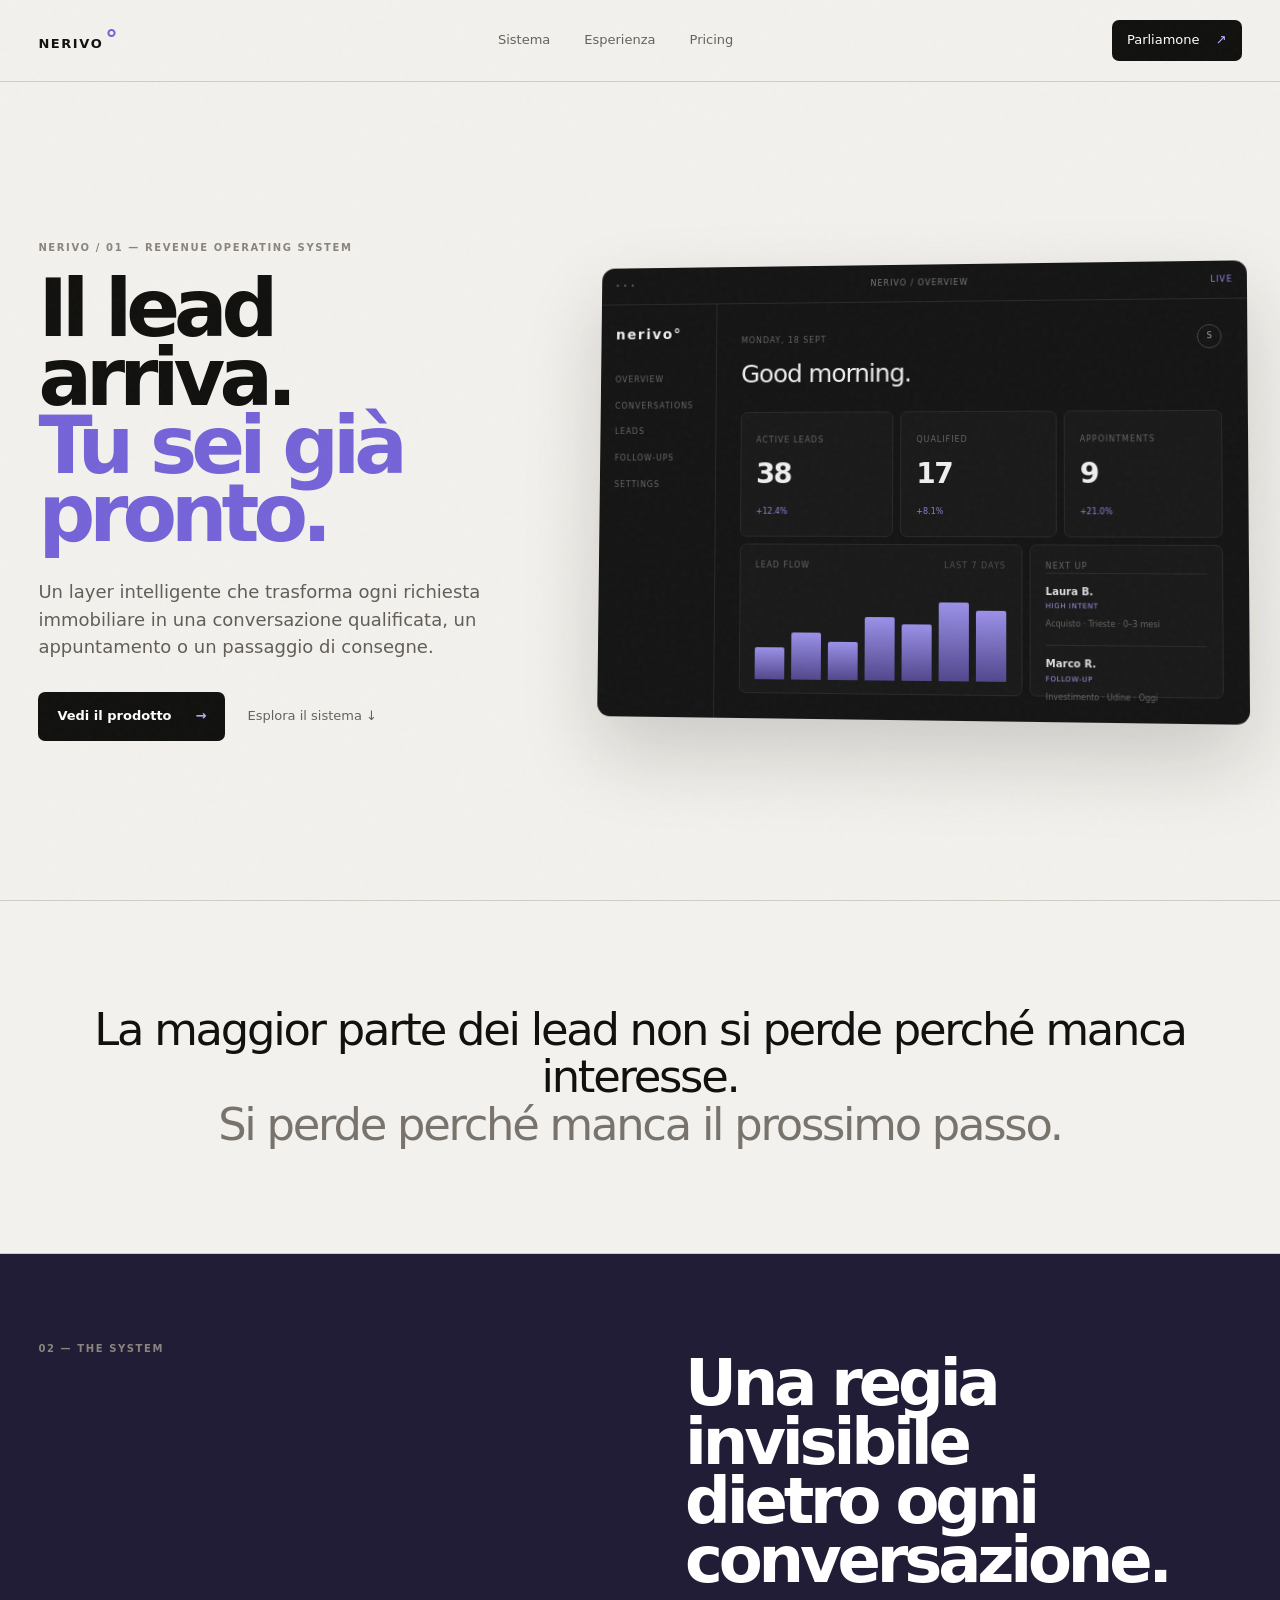
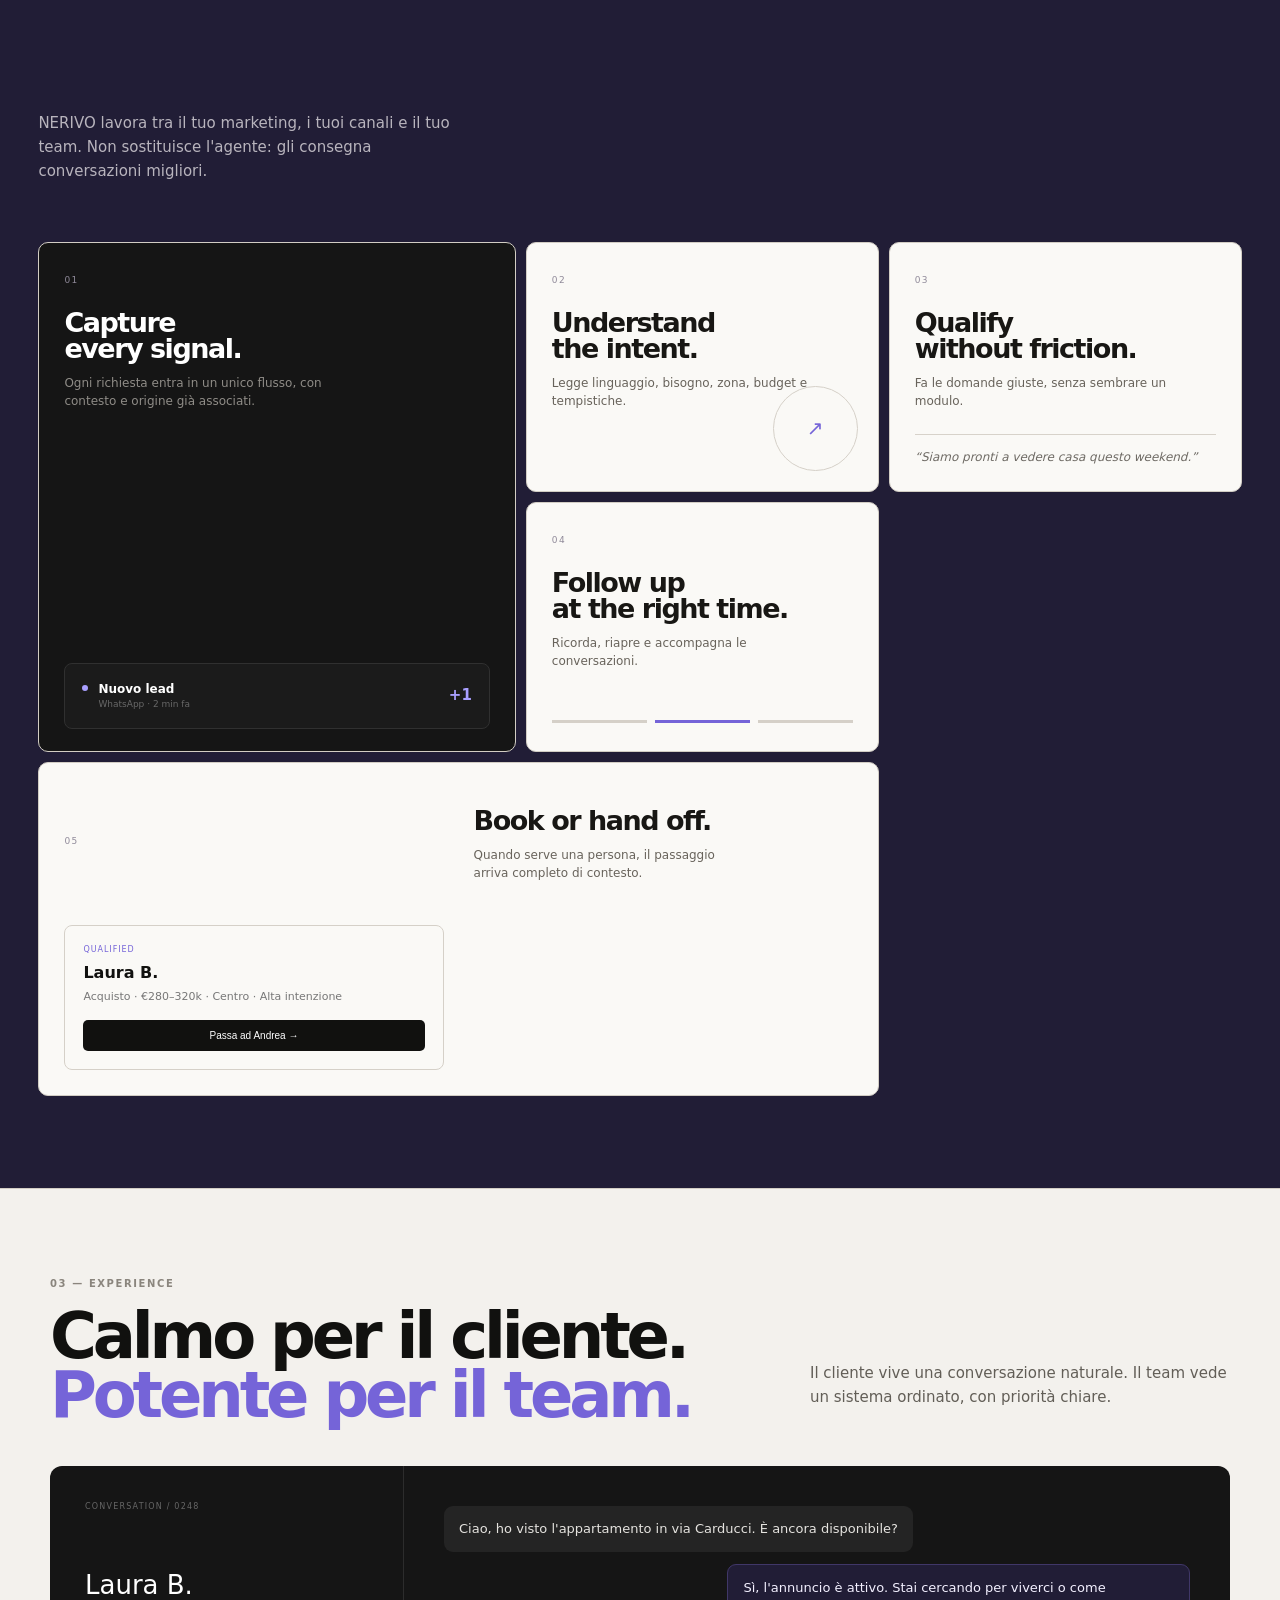
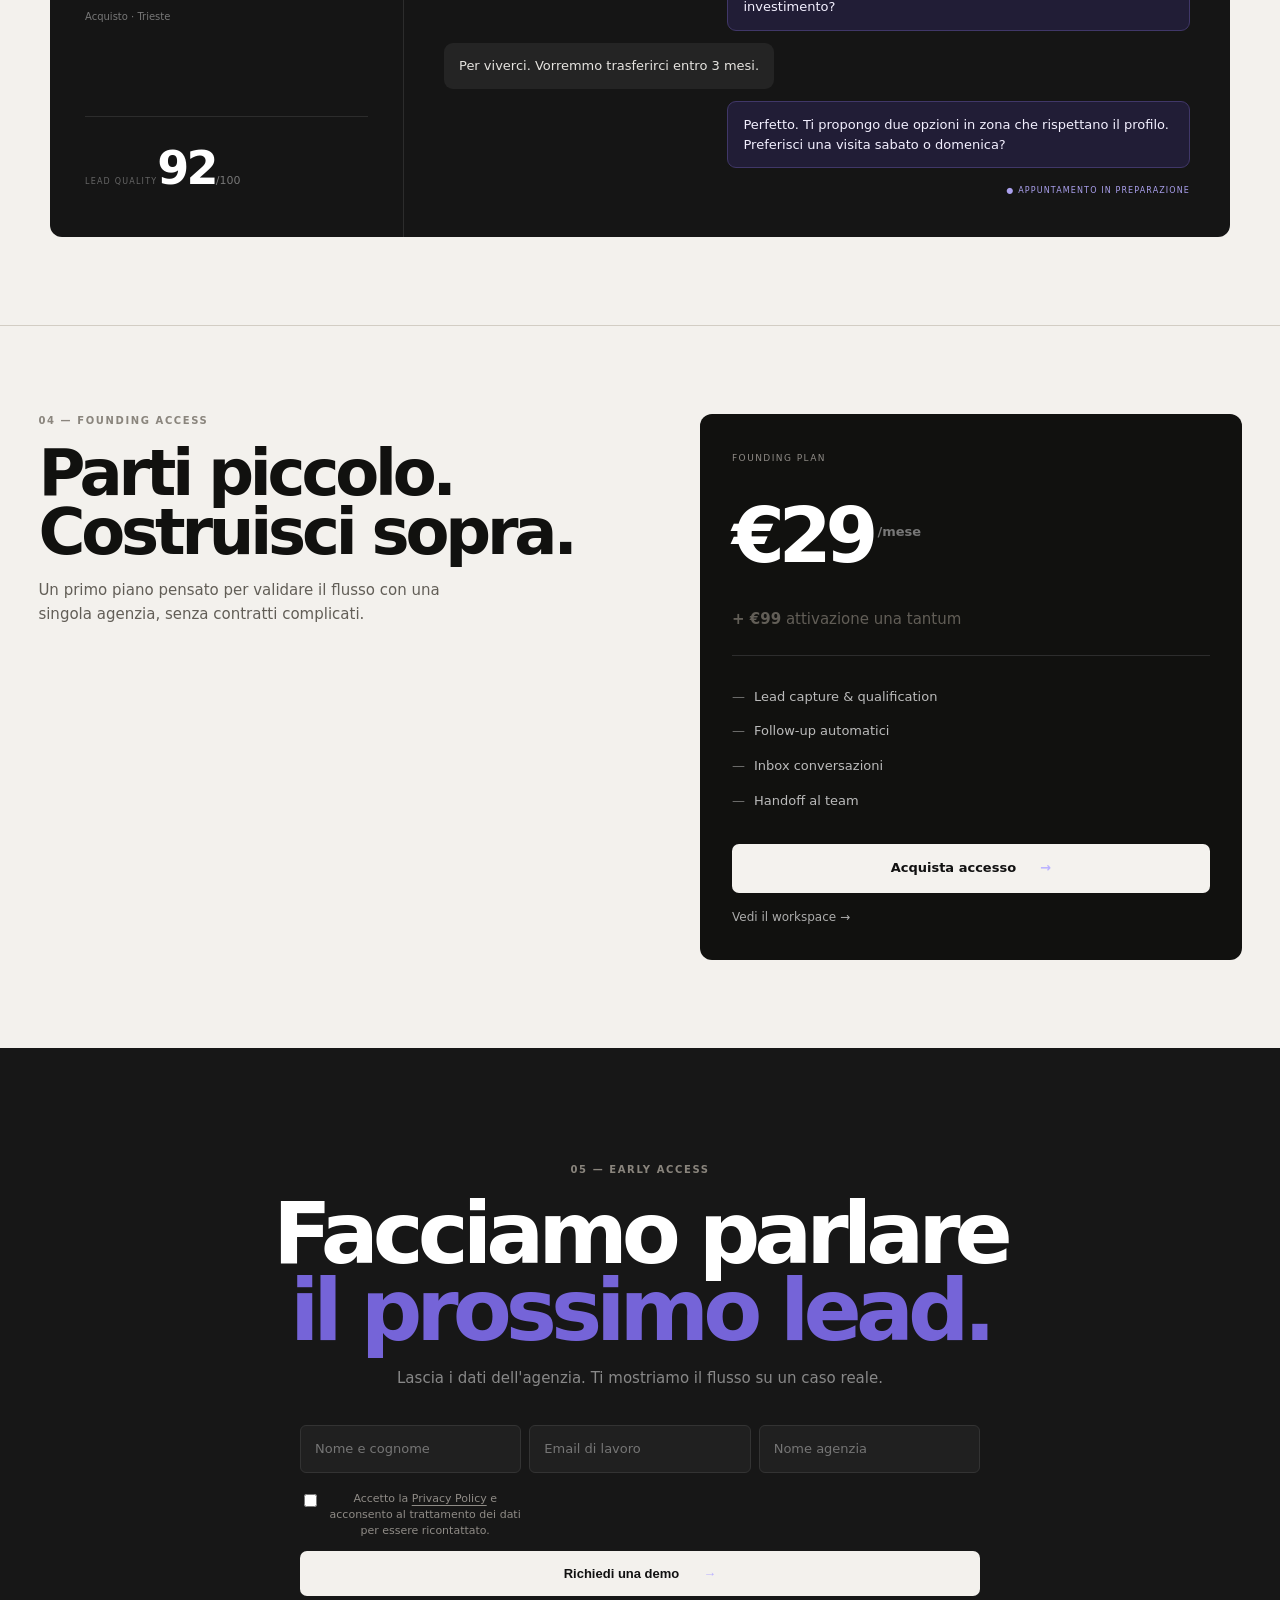
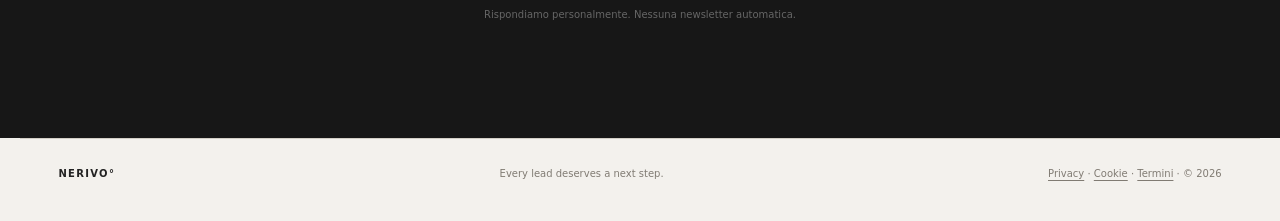
==== commit a1ef3ede: "fix: add favicon reference" ====
--- a/index.html
+++ b/index.html
@@ -1,6 +1,6 @@
 <!doctype html>
 <html lang="it">
-<head><meta charset="utf-8"><meta name="viewport" content="width=device-width,initial-scale=1"><meta name="description" content="NERIVO — il sistema operativo per non perdere opportunità dai tuoi lead."><title>NERIVO — Every lead deserves a next step.</title><link rel="stylesheet" href="/styles.css"></head>
+<head><meta charset="utf-8"><meta name="viewport" content="width=device-width,initial-scale=1"><meta name="description" content="NERIVO — il sistema operativo per non perdere opportunità dai tuoi lead."><title>NERIVO — Every lead deserves a next step.</title><link rel="stylesheet" href="/styles.css"><link rel="icon" href="/favicon.svg" type="image/svg+xml"></head>
 <body>
 <div class="grain"></div>
 <header class="nav"><a class="brand" href="/">NERIVO<span>°</span></a><nav><a href="#system">Sistema</a><a href="#experience">Esperienza</a><a href="#pricing">Pricing</a></nav><a class="nav-cta" href="#demo">Parliamone <span>↗</span></a></header>
--- a/styles.css
+++ b/styles.css
@@ -351,4 +351,4 @@
 @media (forced-colors:active){
   .button,.nav-cta,.price,.conversation,.window,.system-section{forced-color-adjust:auto}
 }
-.hp{position:absolute!important;left:-9999px!important;width:1px!important;height:1px!important;opacity:0!important;pointer-events:none!important}.consent{display:flex;gap:9px;align-items:flex-start;margin:10px 0 4px;font-size:11px;line-height:1.45;color:#8f8b86}.consent input{margin-top:3px;flex:0 0 auto}.consent a,footer a{color:inherit;text-decoration:underline;text-underline-offset:3px}.legal{background:#f7f5f1;color:#171614}.legal main{max-width:820px;margin:0 auto;padding:clamp(40px,8vw,100px) 22px}.legal h1{font-size:clamp(52px,8vw,88px);line-height:.92;letter-spacing:-.055em;margin:24px 0 30px}.legal h2{font-size:24px;margin:42px 0 10px}.legal p{font-size:16px;line-height:1.7;color:#5f5a53}.legal .eyebrow{margin-top:60px}.legal .back{color:#171614;text-decoration:none;font-size:13px}.notice{padding:18px 20px;border:1px solid #d5d0c8;background:#efede8;font-size:13px!important}@media(max-width:600px){.consent{font-size:10.5px}.legal h2{font-size:21px}.legal p{font-size:15px}}.workspace{max-width:1200px;margin:auto;padding:24px}.workspace-top{display:flex;justify-content:space-between;align-items:center;padding:10px 0 70px;font-size:12px;letter-spacing:.12em}.workspace-top a{font-weight:800;color:inherit;text-decoration:none;font-size:18px;letter-spacing:-.04em}.workspace-top span{color:#777}.workspace-hero{display:grid;grid-template-columns:1fr 280px;gap:40px;align-items:end;padding:30px 0 70px;border-bottom:1px solid #d7d2cb}.workspace-hero h1{font-size:clamp(50px,7vw,88px);line-height:.9;letter-spacing:-.055em;margin:12px 0 24px}.workspace-hero p:not(.eyebrow){max-width:600px;color:#666;line-height:1.6}.workspace-stat{border:1px solid #d7d2cb;padding:28px}.workspace-stat small,.workspace-stat span{display:block;color:#777;font-size:11px}.workspace-stat strong{display:block;font-size:64px;letter-spacing:-.06em;margin:8px 0}.pipeline{display:grid;grid-template-columns:repeat(3,1fr);gap:14px;padding:40px 0}.pipeline article{border:1px solid #d7d2cb;background:#f4f2ee;padding:18px;min-height:230px}.pipe-head{display:flex;justify-content:space-between;font-size:11px;letter-spacing:.1em;padding-bottom:15px;border-bottom:1px solid #ddd8d1}.lead{position:relative;background:#fff;border:1px solid #e2ded7;padding:15px;margin-top:10px}.lead b,.lead small,.lead i{display:block}.lead small{color:#777;margin-top:4px;font-size:11px}.lead i{font-style:normal;color:#777;font-size:10px;margin-top:10px}.lead.hot{box-shadow:inset 2px 0 #8c82df}.activity{display:grid;grid-template-columns:1fr 2fr;gap:60px;padding:70px 0}.activity h2{font-size:38px;letter-spacing:-.04em}.activity-list>div{padding:18px 0;border-bottom:1px solid #d7d2cb}.activity-list span{font-size:9px;letter-spacing:.12em;color:#777}.activity-list b,.activity-list small{display:block;margin-top:6px}.activity-list small{color:#777}@media(max-width:760px){.workspace{padding:18px}.workspace-top{padding-bottom:40px}.workspace-hero{grid-template-columns:1fr;padding-bottom:40px}.pipeline{grid-template-columns:1fr}.activity{grid-template-columns:1fr;gap:20px}}.workspace-top .small{padding:9px 13px;font-size:10px}.workspace-top{gap:18px}.workspace-top span{margin-left:auto}+.hp{position:absolute!important;left:-9999px!important;width:1px!important;height:1px!important;opacity:0!important;pointer-events:none!important}.consent{display:flex;gap:9px;align-items:flex-start;margin:10px 0 4px;font-size:11px;line-height:1.45;color:#8f8b86}.consent input{margin-top:3px;flex:0 0 auto}.consent a,footer a{color:inherit;text-decoration:underline;text-underline-offset:3px}.legal{background:#f7f5f1;color:#171614}.legal main{max-width:820px;margin:0 auto;padding:clamp(40px,8vw,100px) 22px}.legal h1{font-size:clamp(52px,8vw,88px);line-height:.92;letter-spacing:-.055em;margin:24px 0 30px}.legal h2{font-size:24px;margin:42px 0 10px}.legal p{font-size:16px;line-height:1.7;color:#5f5a53}.legal .eyebrow{margin-top:60px}.legal .back{color:#171614;text-decoration:none;font-size:13px}.notice{padding:18px 20px;border:1px solid #d5d0c8;background:#efede8;font-size:13px!important}@media(max-width:600px){.consent{font-size:10.5px}.legal h2{font-size:21px}.legal p{font-size:15px}}.workspace{max-width:1200px;margin:auto;padding:24px}.workspace-top{display:flex;justify-content:space-between;align-items:center;padding:10px 0 70px;font-size:12px;letter-spacing:.12em}.workspace-top a{font-weight:800;color:inherit;text-decoration:none;font-size:18px;letter-spacing:-.04em}.workspace-top span{color:#777}.workspace-hero{display:grid;grid-template-columns:1fr 280px;gap:40px;align-items:end;padding:30px 0 70px;border-bottom:1px solid #d7d2cb}.workspace-hero h1{font-size:clamp(50px,7vw,88px);line-height:.9;letter-spacing:-.055em;margin:12px 0 24px}.workspace-hero p:not(.eyebrow){max-width:600px;color:#666;line-height:1.6}.workspace-stat{border:1px solid #d7d2cb;padding:28px}.workspace-stat small,.workspace-stat span{display:block;color:#777;font-size:11px}.workspace-stat strong{display:block;font-size:64px;letter-spacing:-.06em;margin:8px 0}.pipeline{display:grid;grid-template-columns:repeat(3,1fr);gap:14px;padding:40px 0}.pipeline article{border:1px solid #d7d2cb;background:#f4f2ee;padding:18px;min-height:230px}.pipe-head{display:flex;justify-content:space-between;font-size:11px;letter-spacing:.1em;padding-bottom:15px;border-bottom:1px solid #ddd8d1}.lead{position:relative;background:#fff;border:1px solid #e2ded7;padding:15px;margin-top:10px}.lead b,.lead small,.lead i{display:block}.lead small{color:#777;margin-top:4px;font-size:11px}.lead i{font-style:normal;color:#777;font-size:10px;margin-top:10px}.lead.hot{box-shadow:inset 2px 0 #8c82df}.activity{display:grid;grid-template-columns:1fr 2fr;gap:60px;padding:70px 0}.activity h2{font-size:38px;letter-spacing:-.04em}.activity-list>div{padding:18px 0;border-bottom:1px solid #d7d2cb}.activity-list span{font-size:9px;letter-spacing:.12em;color:#777}.activity-list b,.activity-list small{display:block;margin-top:6px}.activity-list small{color:#777}@media(max-width:760px){.workspace{padding:18px}.workspace-top{padding-bottom:40px}.workspace-hero{grid-template-columns:1fr;padding-bottom:40px}.pipeline{grid-template-columns:1fr}.activity{grid-template-columns:1fr;gap:20px}}.workspace-top .small{padding:9px 13px;font-size:10px}.workspace-top{gap:18px}.workspace-top span{margin-left:auto}.workspace-link{display:inline-block;margin-top:16px;color:inherit;font-size:12px;text-decoration:none;opacity:.65}.workspace-link:hover{opacity:1}
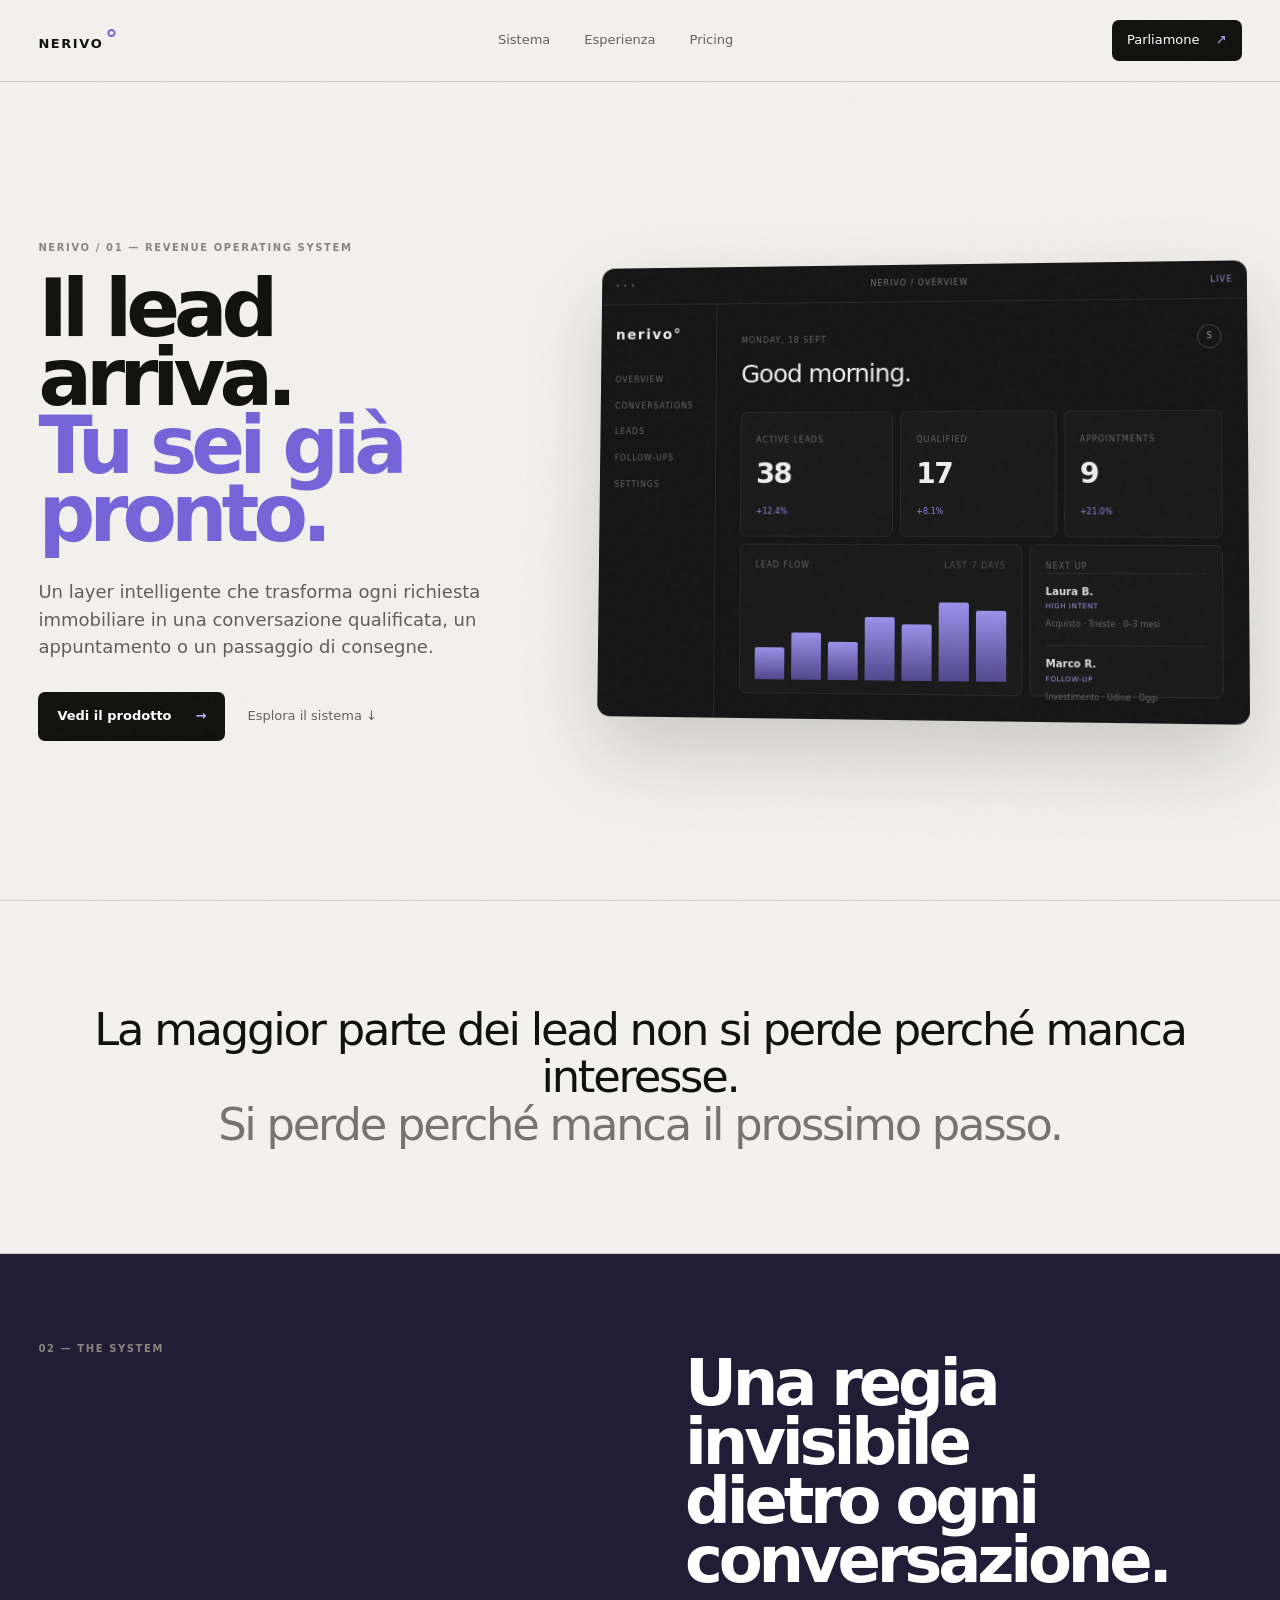
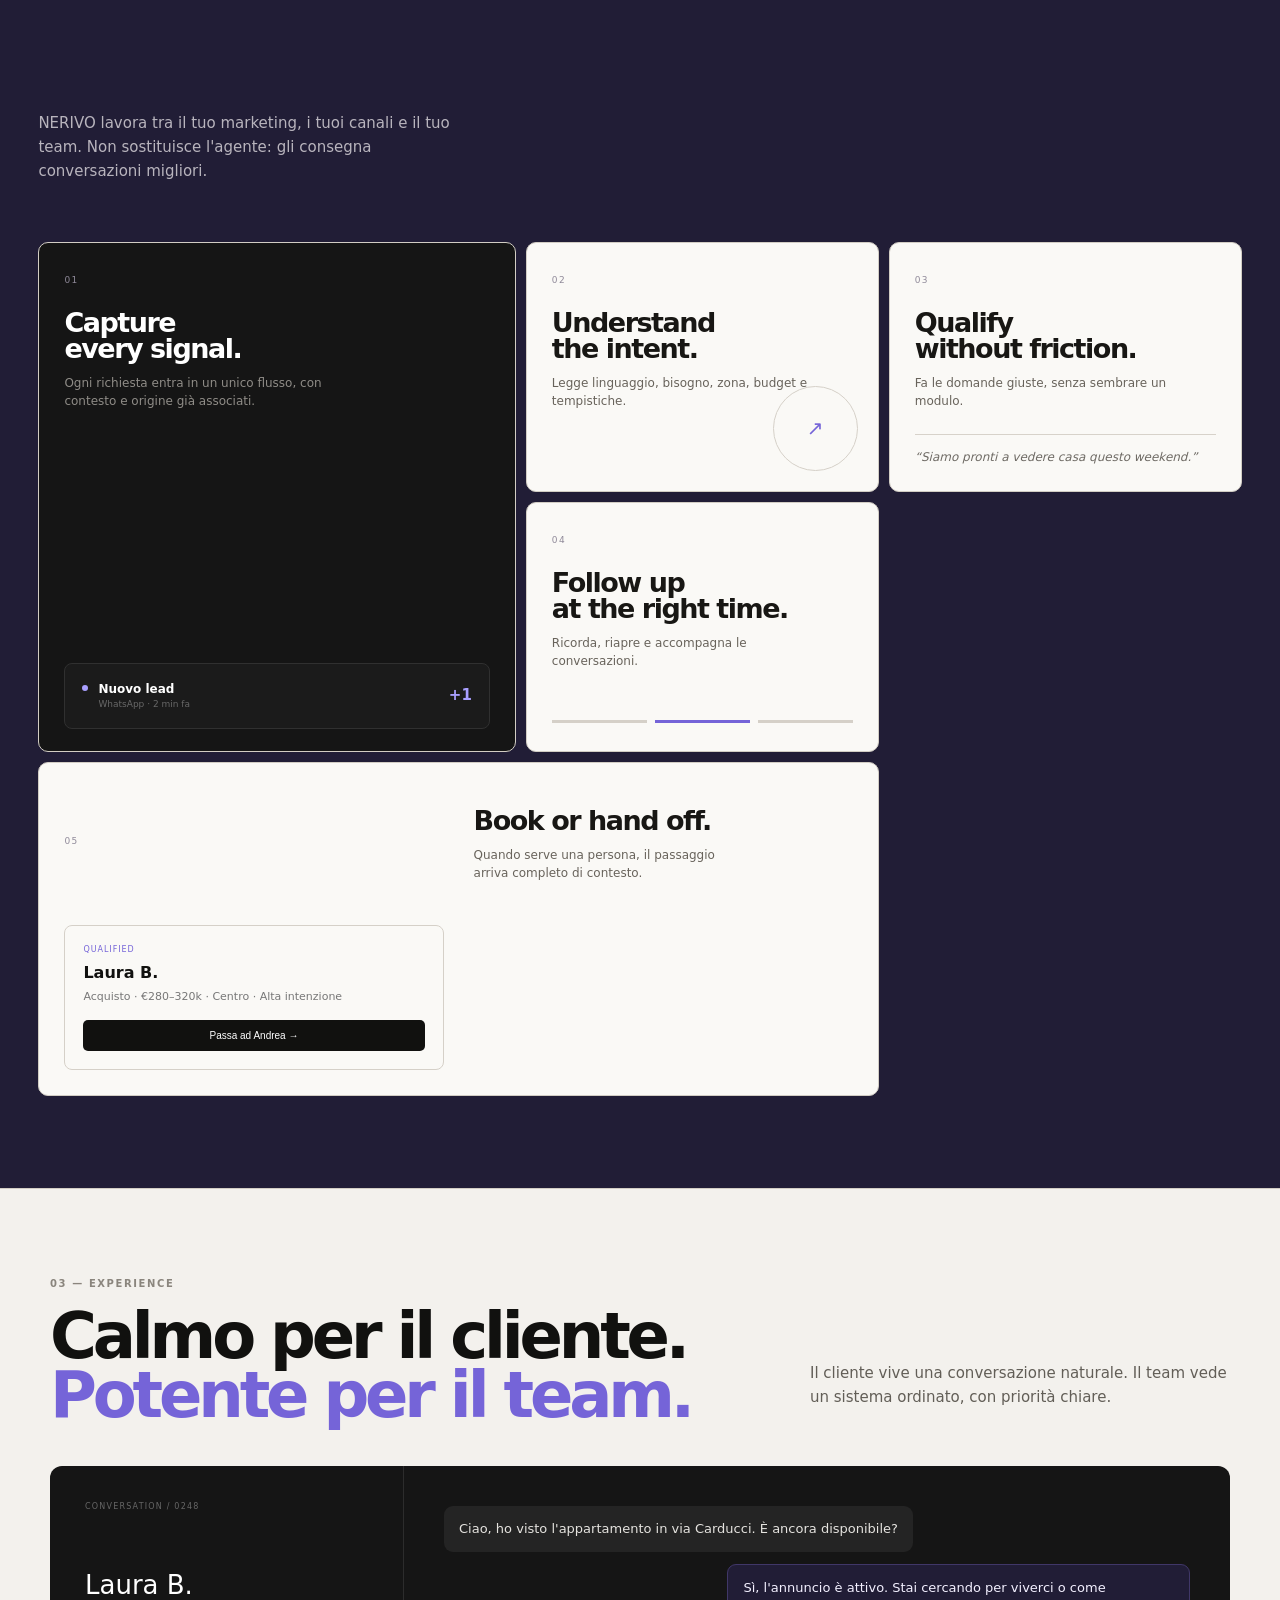
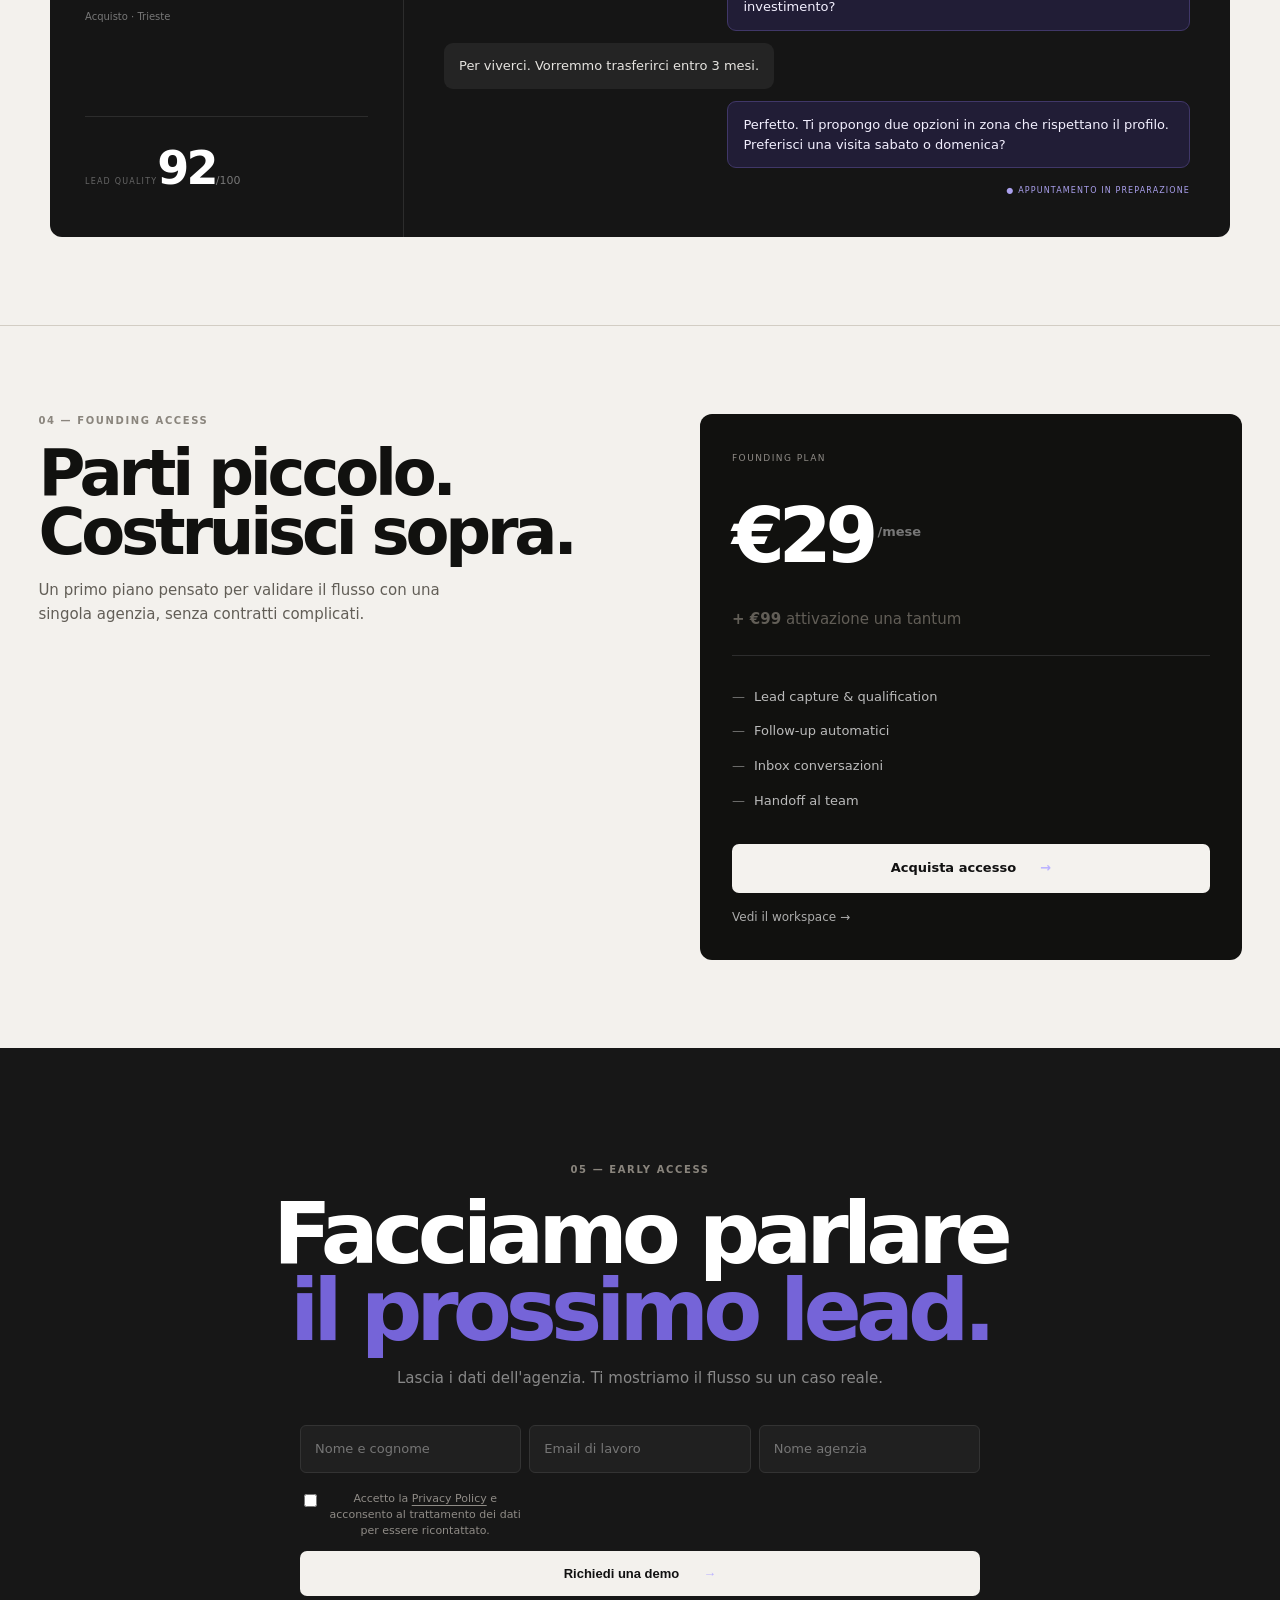
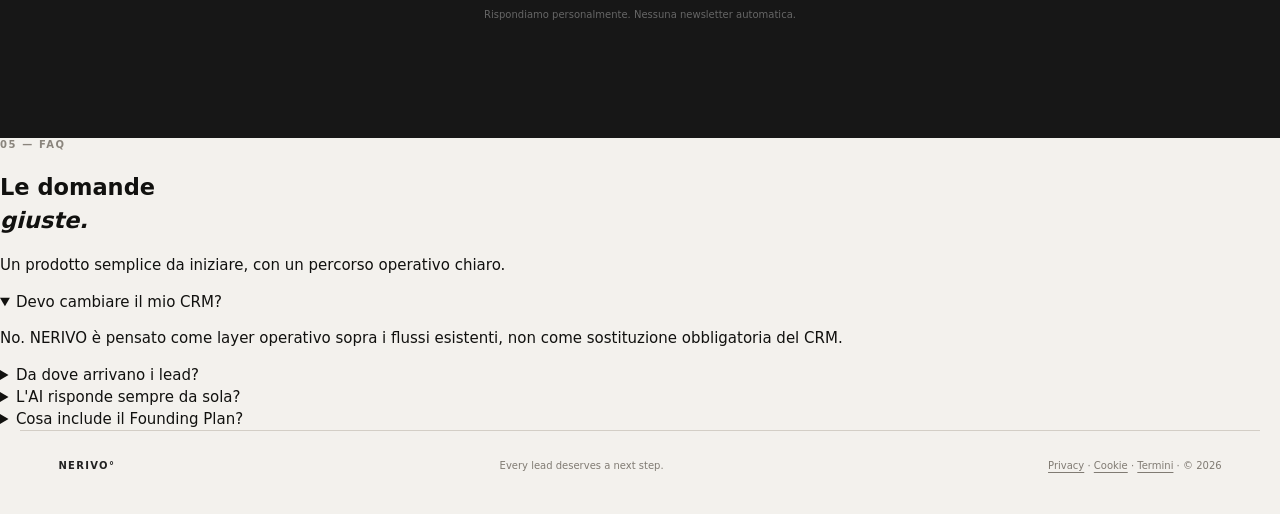
==== commit 9ae707e5: "marketing: add founding FAQ" ====
--- a/index.html
+++ b/index.html
@@ -14,4 +14,4 @@
 <section id="experience" class="experience"><div class="eyebrow">03 — EXPERIENCE</div><div class="experience-head"><h2>Calmo per il cliente.<br><em>Potente per il team.</em></h2><p>Il cliente vive una conversazione naturale. Il team vede un sistema ordinato, con priorità chiare.</p></div><div class="conversation"><div class="conversation-side"><small>CONVERSATION / 0248</small><b>Laura B.</b><span>Acquisto · Trieste</span><div class="score"><small>LEAD QUALITY</small><strong>92</strong><em>/100</em></div></div><div class="messages"><div class="message customer">Ciao, ho visto l'appartamento in via Carducci. È ancora disponibile?</div><div class="message system">Sì, l'annuncio è attivo. Stai cercando per viverci o come investimento?</div><div class="message customer">Per viverci. Vorremmo trasferirci entro 3 mesi.</div><div class="message system">Perfetto. Ti propongo due opzioni in zona che rispettano il profilo. Preferisci una visita sabato o domenica?</div><div class="status">● APPUNTAMENTO IN PREPARAZIONE</div></div></div></section>
 <section id="pricing" class="pricing"><div><div class="eyebrow">04 — FOUNDING ACCESS</div><h2>Parti piccolo.<br>Costruisci sopra.</h2><p>Un primo piano pensato per validare il flusso con una singola agenzia, senza contratti complicati.</p></div><div class="price"><small>FOUNDING PLAN</small><strong>€29<sup>/mese</sup></strong><p><b>+ €99</b> attivazione una tantum</p><div class="rule"></div><ul><li>Lead capture & qualification</li><li>Follow-up automatici</li><li>Inbox conversazioni</li><li>Handoff al team</li></ul><a class="button primary wide" href="https://buy.stripe.com/8x2cN79YZbTLgh9ggIc3m00" target="_blank" rel="noopener">Acquista accesso <span>→</span></a><a class="workspace-link" href="/workspace.html">Vedi il workspace →</a></div></section>
 <section id="demo" class="demo"><div class="eyebrow">05 — EARLY ACCESS</div><h2>Facciamo parlare<br><em>il prossimo lead.</em></h2><p>Lascia i dati dell'agenzia. Ti mostriamo il flusso su un caso reale.</p><form id="demo-form"><div class="fields"><input name="name" autocomplete="name" placeholder="Nome e cognome" required><input name="email" type="email" autocomplete="email" placeholder="Email di lavoro" required><input name="agency" autocomplete="organization" placeholder="Nome agenzia" required><input class="hp" name="website" tabindex="-1" autocomplete="off" aria-hidden="true"><label class="consent"><input type="checkbox" name="privacy" required> <span>Accetto la <a href="/privacy.html">Privacy Policy</a> e acconsento al trattamento dei dati per essere ricontattato.</span></label></div><button class="button primary" type="submit">Richiedi una demo <span>→</span></button><small id="form-note">Rispondiamo personalmente. Nessuna newsletter automatica.</small></form></section>
-</main><footer><span>NERIVO°</span><span>Every lead deserves a next step.</span><span><a href="/privacy.html">Privacy</a> · <a href="/cookies.html">Cookie</a> · <a href="/terms.html">Termini</a> · © 2026</span></footer><script src="/app.js"></script></body></html>+<section class="faq" id="faq"><div><div class="eyebrow">05 — FAQ</div><h2>Le domande<br><em>giuste.</em></h2><p>Un prodotto semplice da iniziare, con un percorso operativo chiaro.</p></div><div class="faq-list"><details open><summary>Devo cambiare il mio CRM?</summary><p>No. NERIVO è pensato come layer operativo sopra i flussi esistenti, non come sostituzione obbligatoria del CRM.</p></details><details><summary>Da dove arrivano i lead?</summary><p>Partiamo dai canali che l'agenzia già utilizza. Il flusso viene definito durante l'attivazione in base ai canali e agli strumenti disponibili.</p></details><details><summary>L'AI risponde sempre da sola?</summary><p>No. Il sistema è progettato per qualificare e preparare il prossimo passo, con passaggio al team quando serve una persona.</p></details><details><summary>Cosa include il Founding Plan?</summary><p>Attivazione iniziale, accesso al flusso NERIVO e canone mensile come indicato nel checkout. Le funzionalità effettivamente disponibili vengono definite durante l'onboarding.</p></details></div></section></main><footer><span>NERIVO°</span><span>Every lead deserves a next step.</span><span><a href="/privacy.html">Privacy</a> · <a href="/cookies.html">Cookie</a> · <a href="/terms.html">Termini</a> · © 2026</span></footer><script src="/app.js"></script></body></html>
--- a/styles.css
+++ b/styles.css
@@ -351,4 +351,5 @@
 @media (forced-colors:active){
   .button,.nav-cta,.price,.conversation,.window,.system-section{forced-color-adjust:auto}
 }
-.hp{position:absolute!important;left:-9999px!important;width:1px!important;height:1px!important;opacity:0!important;pointer-events:none!important}.consent{display:flex;gap:9px;align-items:flex-start;margin:10px 0 4px;font-size:11px;line-height:1.45;color:#8f8b86}.consent input{margin-top:3px;flex:0 0 auto}.consent a,footer a{color:inherit;text-decoration:underline;text-underline-offset:3px}.legal{background:#f7f5f1;color:#171614}.legal main{max-width:820px;margin:0 auto;padding:clamp(40px,8vw,100px) 22px}.legal h1{font-size:clamp(52px,8vw,88px);line-height:.92;letter-spacing:-.055em;margin:24px 0 30px}.legal h2{font-size:24px;margin:42px 0 10px}.legal p{font-size:16px;line-height:1.7;color:#5f5a53}.legal .eyebrow{margin-top:60px}.legal .back{color:#171614;text-decoration:none;font-size:13px}.notice{padding:18px 20px;border:1px solid #d5d0c8;background:#efede8;font-size:13px!important}@media(max-width:600px){.consent{font-size:10.5px}.legal h2{font-size:21px}.legal p{font-size:15px}}.workspace{max-width:1200px;margin:auto;padding:24px}.workspace-top{display:flex;justify-content:space-between;align-items:center;padding:10px 0 70px;font-size:12px;letter-spacing:.12em}.workspace-top a{font-weight:800;color:inherit;text-decoration:none;font-size:18px;letter-spacing:-.04em}.workspace-top span{color:#777}.workspace-hero{display:grid;grid-template-columns:1fr 280px;gap:40px;align-items:end;padding:30px 0 70px;border-bottom:1px solid #d7d2cb}.workspace-hero h1{font-size:clamp(50px,7vw,88px);line-height:.9;letter-spacing:-.055em;margin:12px 0 24px}.workspace-hero p:not(.eyebrow){max-width:600px;color:#666;line-height:1.6}.workspace-stat{border:1px solid #d7d2cb;padding:28px}.workspace-stat small,.workspace-stat span{display:block;color:#777;font-size:11px}.workspace-stat strong{display:block;font-size:64px;letter-spacing:-.06em;margin:8px 0}.pipeline{display:grid;grid-template-columns:repeat(3,1fr);gap:14px;padding:40px 0}.pipeline article{border:1px solid #d7d2cb;background:#f4f2ee;padding:18px;min-height:230px}.pipe-head{display:flex;justify-content:space-between;font-size:11px;letter-spacing:.1em;padding-bottom:15px;border-bottom:1px solid #ddd8d1}.lead{position:relative;background:#fff;border:1px solid #e2ded7;padding:15px;margin-top:10px}.lead b,.lead small,.lead i{display:block}.lead small{color:#777;margin-top:4px;font-size:11px}.lead i{font-style:normal;color:#777;font-size:10px;margin-top:10px}.lead.hot{box-shadow:inset 2px 0 #8c82df}.activity{display:grid;grid-template-columns:1fr 2fr;gap:60px;padding:70px 0}.activity h2{font-size:38px;letter-spacing:-.04em}.activity-list>div{padding:18px 0;border-bottom:1px solid #d7d2cb}.activity-list span{font-size:9px;letter-spacing:.12em;color:#777}.activity-list b,.activity-list small{display:block;margin-top:6px}.activity-list small{color:#777}@media(max-width:760px){.workspace{padding:18px}.workspace-top{padding-bottom:40px}.workspace-hero{grid-template-columns:1fr;padding-bottom:40px}.pipeline{grid-template-columns:1fr}.activity{grid-template-columns:1fr;gap:20px}}.workspace-top .small{padding:9px 13px;font-size:10px}.workspace-top{gap:18px}.workspace-top span{margin-left:auto}.workspace-link{display:inline-block;margin-top:16px;color:inherit;font-size:12px;text-decoration:none;opacity:.65}.workspace-link:hover{opacity:1}+.hp{position:absolute!important;left:-9999px!important;width:1px!important;height:1px!important;opacity:0!important;pointer-events:none!important}.consent{display:flex;gap:9px;align-items:flex-start;margin:10px 0 4px;font-size:11px;line-height:1.45;color:#8f8b86}.consent input{margin-top:3px;flex:0 0 auto}.consent a,footer a{color:inherit;text-decoration:underline;text-underline-offset:3px}.legal{background:#f7f5f1;color:#171614}.legal main{max-width:820px;margin:0 auto;padding:clamp(40px,8vw,100px) 22px}.legal h1{font-size:clamp(52px,8vw,88px);line-height:.92;letter-spacing:-.055em;margin:24px 0 30px}.legal h2{font-size:24px;margin:42px 0 10px}.legal p{font-size:16px;line-height:1.7;color:#5f5a53}.legal .eyebrow{margin-top:60px}.legal .back{color:#171614;text-decoration:none;font-size:13px}.notice{padding:18px 20px;border:1px solid #d5d0c8;background:#efede8;font-size:13px!important}@media(max-width:600px){.consent{font-size:10.5px}.legal h2{font-size:21px}.legal p{font-size:15px}}.workspace{max-width:1200px;margin:auto;padding:24px}.workspace-top{display:flex;justify-content:space-between;align-items:center;padding:10px 0 70px;font-size:12px;letter-spacing:.12em}.workspace-top a{font-weight:800;color:inherit;text-decoration:none;font-size:18px;letter-spacing:-.04em}.workspace-top span{color:#777}.workspace-hero{display:grid;grid-template-columns:1fr 280px;gap:40px;align-items:end;padding:30px 0 70px;border-bottom:1px solid #d7d2cb}.workspace-hero h1{font-size:clamp(50px,7vw,88px);line-height:.9;letter-spacing:-.055em;margin:12px 0 24px}.workspace-hero p:not(.eyebrow){max-width:600px;color:#666;line-height:1.6}.workspace-stat{border:1px solid #d7d2cb;padding:28px}.workspace-stat small,.workspace-stat span{display:block;color:#777;font-size:11px}.workspace-stat strong{display:block;font-size:64px;letter-spacing:-.06em;margin:8px 0}.pipeline{display:grid;grid-template-columns:repeat(3,1fr);gap:14px;padding:40px 0}.pipeline article{border:1px solid #d7d2cb;background:#f4f2ee;padding:18px;min-height:230px}.pipe-head{display:flex;justify-content:space-between;font-size:11px;letter-spacing:.1em;padding-bottom:15px;border-bottom:1px solid #ddd8d1}.lead{position:relative;background:#fff;border:1px solid #e2ded7;padding:15px;margin-top:10px}.lead b,.lead small,.lead i{display:block}.lead small{color:#777;margin-top:4px;font-size:11px}.lead i{font-style:normal;color:#777;font-size:10px;margin-top:10px}.lead.hot{box-shadow:inset 2px 0 #8c82df}.activity{display:grid;grid-template-columns:1fr 2fr;gap:60px;padding:70px 0}.activity h2{font-size:38px;letter-spacing:-.04em}.activity-list>div{padding:18px 0;border-bottom:1px solid #d7d2cb}.activity-list span{font-size:9px;letter-spacing:.12em;color:#777}.activity-list b,.activity-list small{display:block;margin-top:6px}.activity-list small{color:#777}@media(max-width:760px){.workspace{padding:18px}.workspace-top{padding-bottom:40px}.workspace-hero{grid-template-columns:1fr;padding-bottom:40px}.pipeline{grid-template-columns:1fr}.activity{grid-template-columns:1fr;gap:20px}}.workspace-top .small{padding:9px 13px;font-size:10px}.workspace-top{gap:18px}.workspace-top span{margin-left:auto}.workspace-link{display:inline-block;margin-top:16px;color:inherit;font-size:12px;text-decoration:none;opacity:.65}.workspace-link:hover{opacity:1}
+.workspace-muted{color:#777;max-width:520px;line-height:1.6}.workspace-cta{border-top:1px solid #d7d2cb;padding:80px 0 20px}.workspace-cta h2{font-size:clamp(42px,6vw,68px);line-height:.94;letter-spacing:-.06em;margin:16px 0}.workspace-cta h2 em{font-style:normal;color:var(--accent)}.workspace-cta>p:not(.eyebrow){max-width:560px;color:#777;line-height:1.6;margin-bottom:26px}.workspace-cta .button{width:max-content}.workspace .lead{transition:transform .18s ease,border-color .18s ease}.workspace .lead:hover{transform:translateY(-2px);border-color:#c5c0b8}.workspace-top .button{color:#fff;background:#111;border-color:#111}.workspace-top .button:hover{opacity:.88}@media(max-width:600px){.workspace-cta{padding-top:60px}.workspace-cta .button{width:100%}}
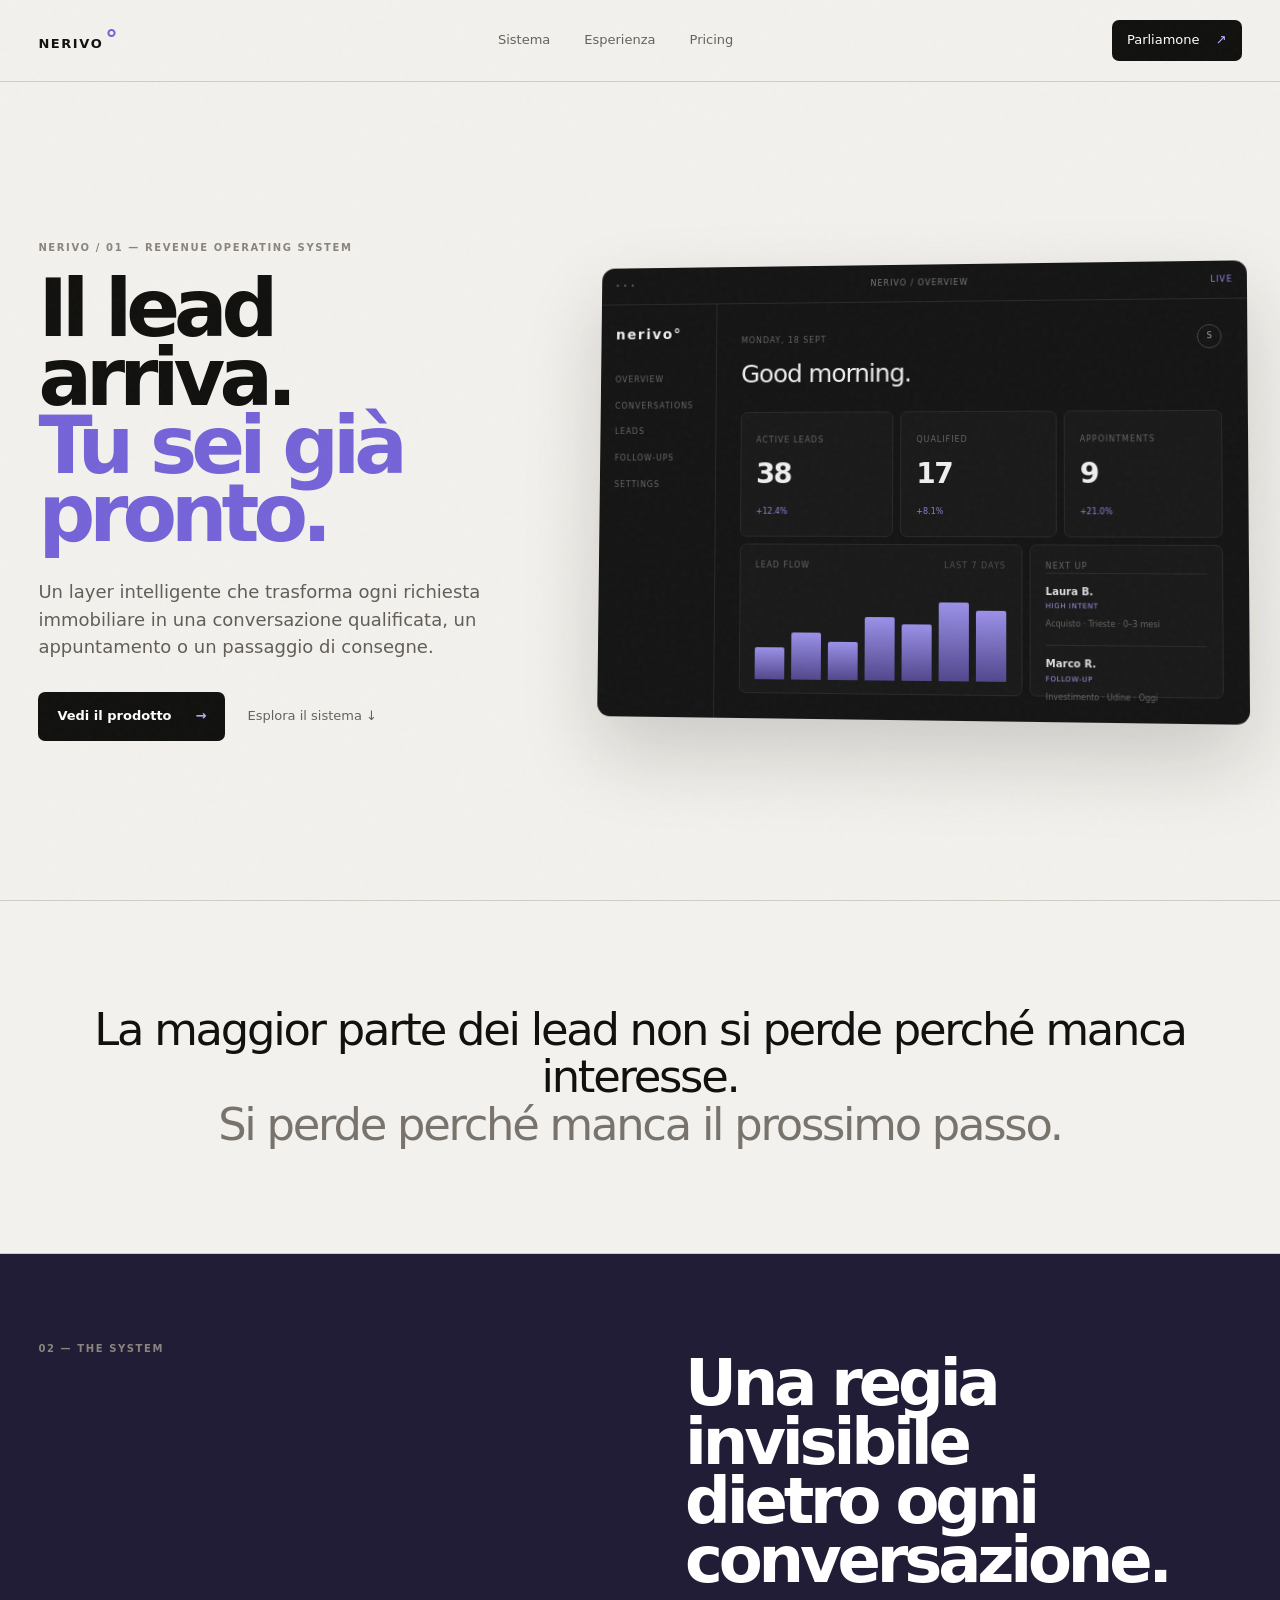
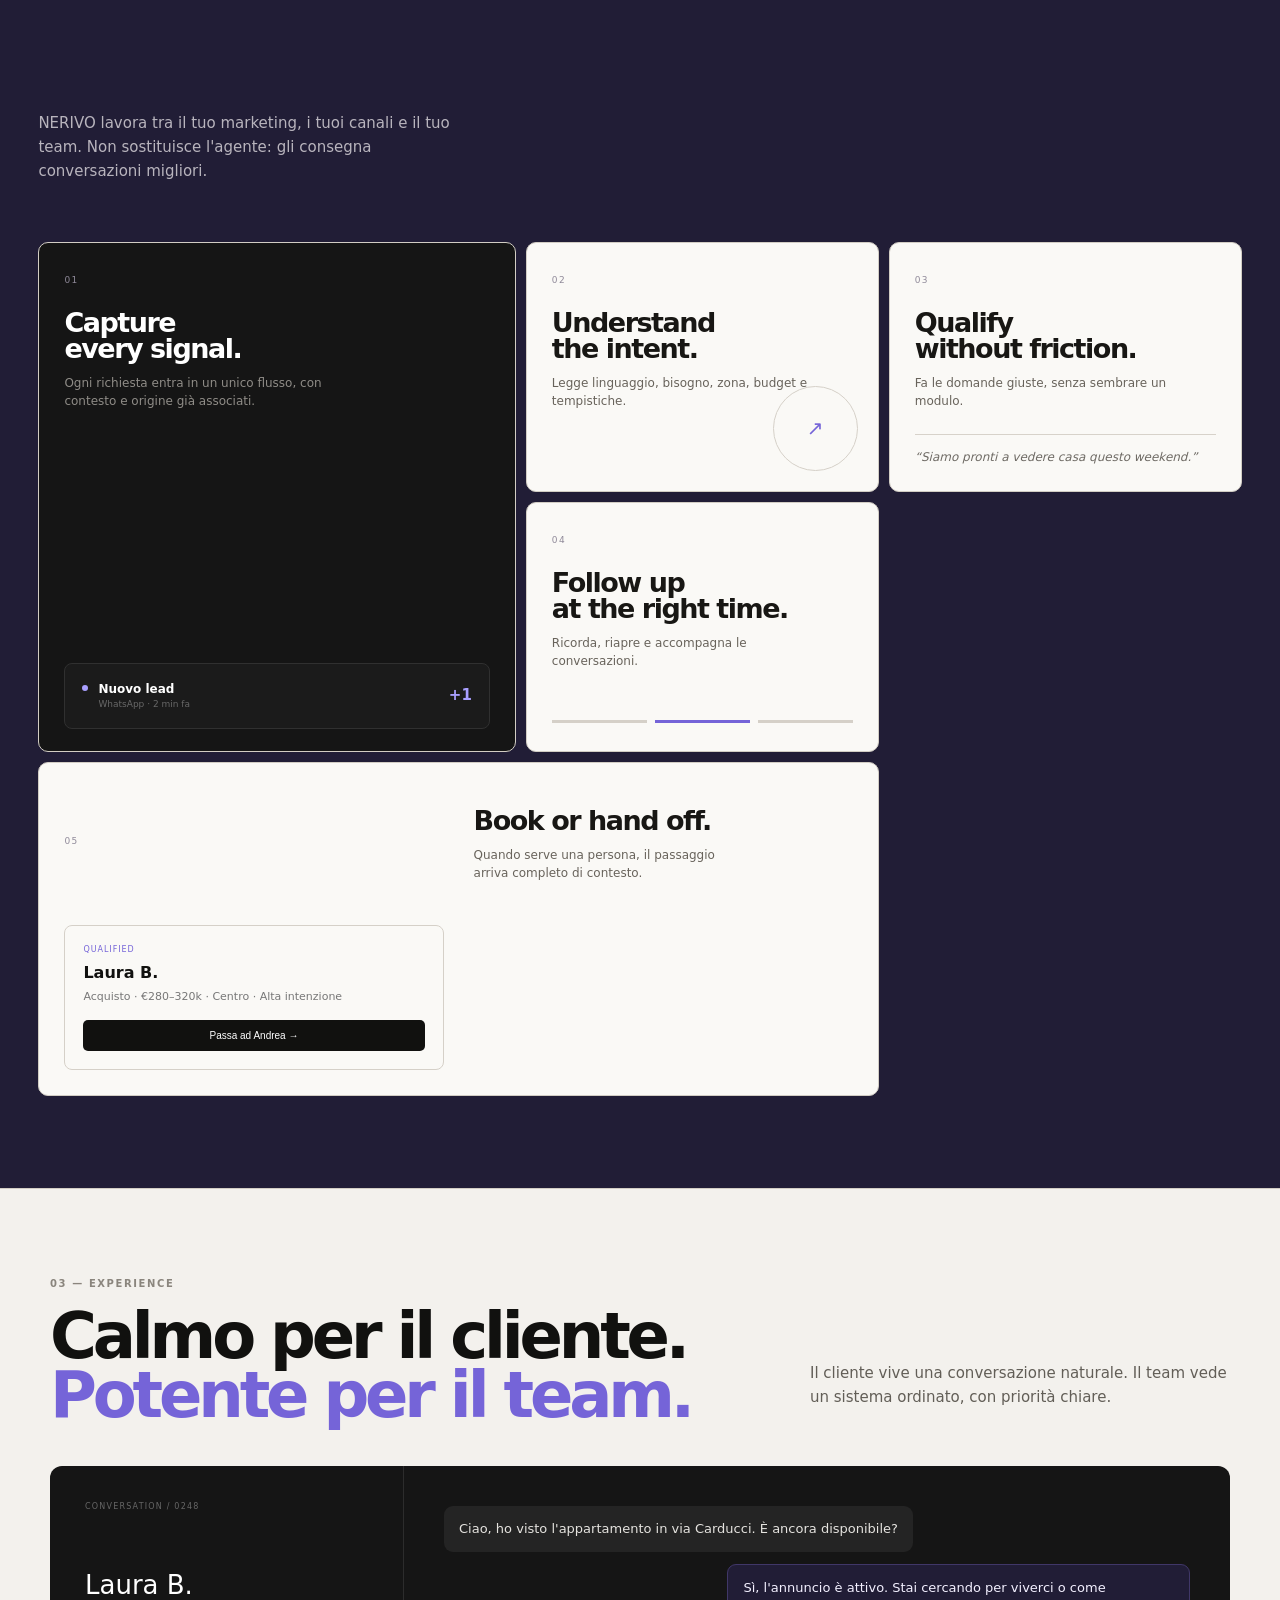
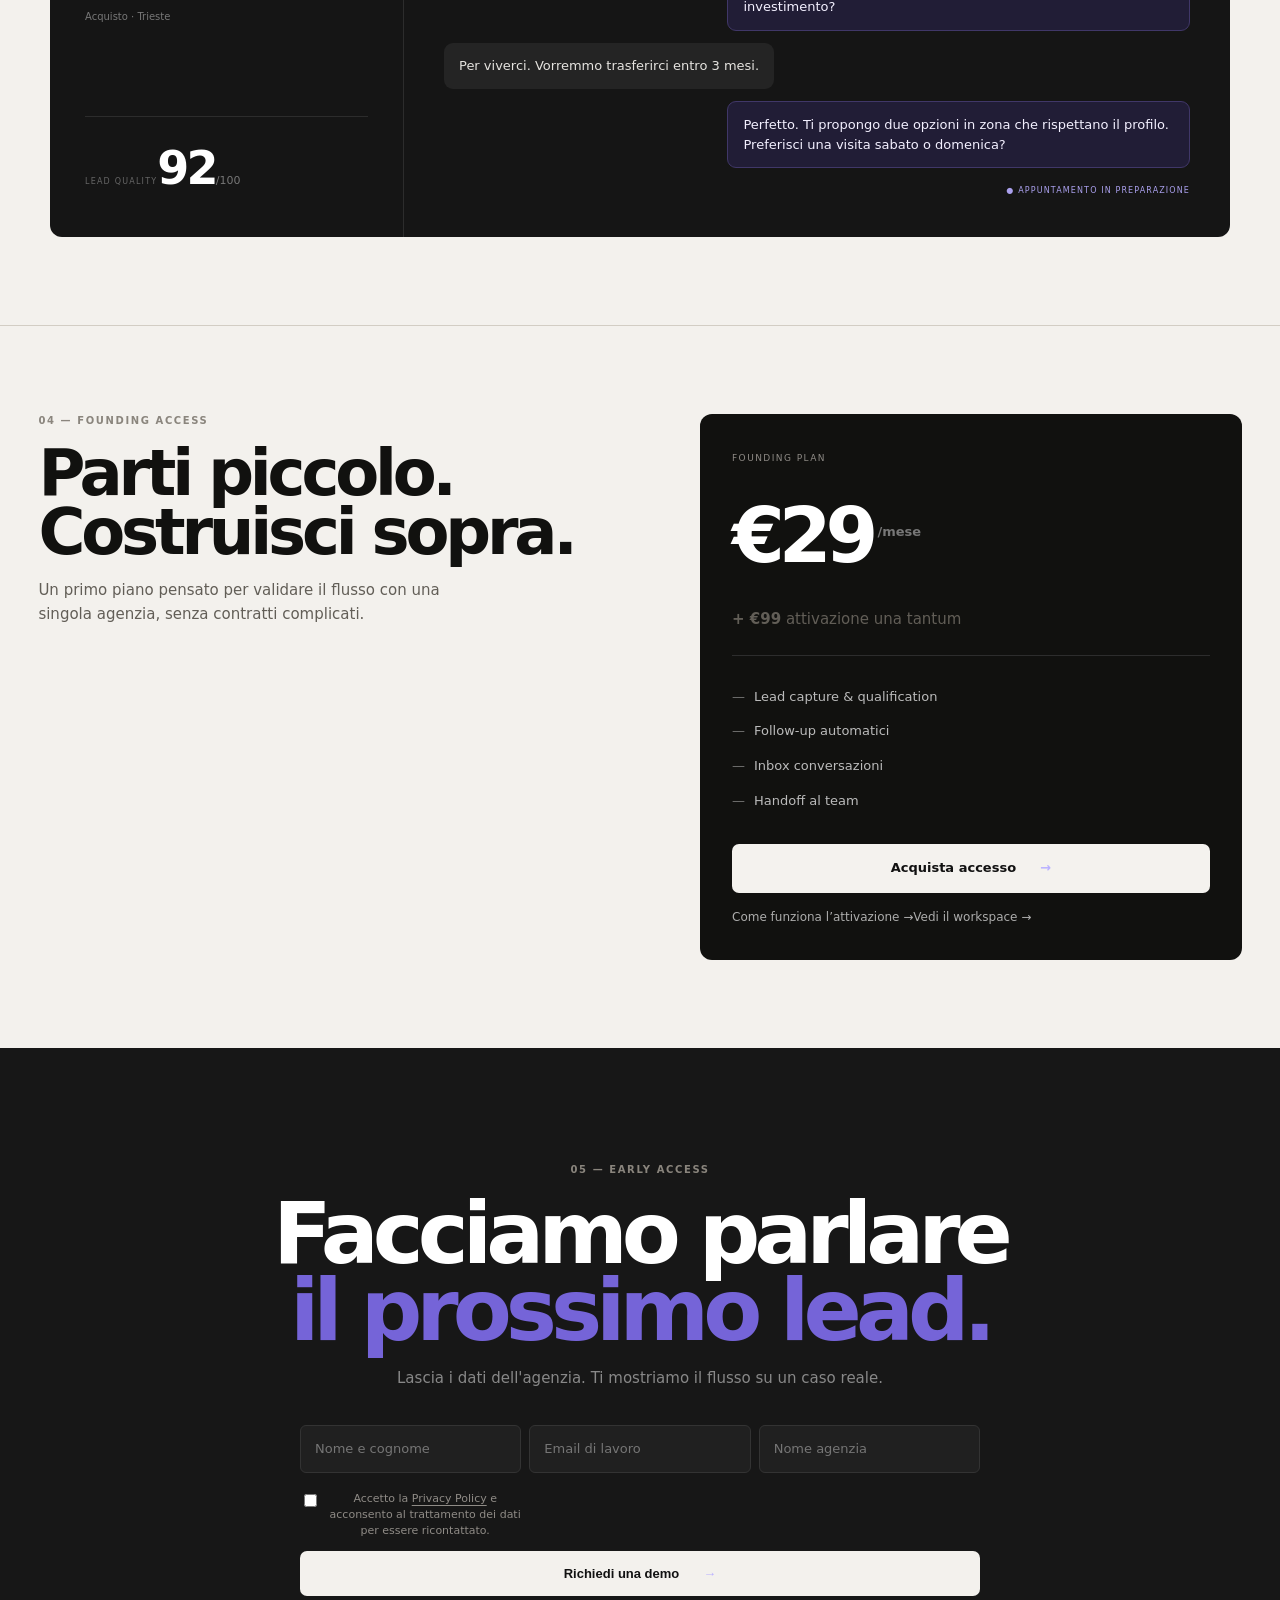
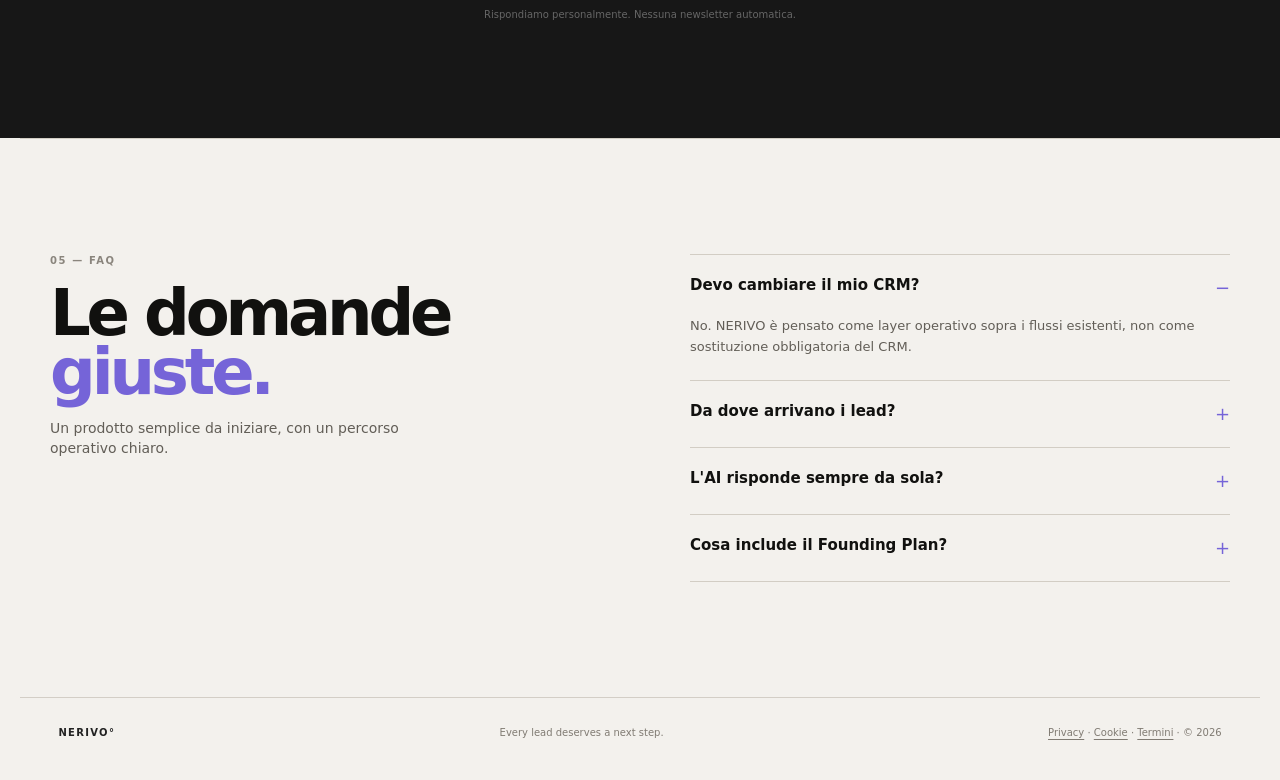
==== commit e33b7f17: "product: link founding activation" ====
--- a/index.html
+++ b/index.html
@@ -12,6 +12,6 @@
 <section class="statement"><p>La maggior parte dei lead non si perde perché manca interesse.<br><strong>Si perde perché manca il prossimo passo.</strong></p></section>
 <section id="system" class="system-section"><div class="section-head"><div class="eyebrow">02 — THE SYSTEM</div><h2>Una regia invisibile<br>dietro ogni conversazione.</h2><p>NERIVO lavora tra il tuo marketing, i tuoi canali e il tuo team. Non sostituisce l'agente: gli consegna conversazioni migliori.</p></div><div class="bento"><article class="bento-large"><span class="number">01</span><h3>Capture<br>every signal.</h3><p>Ogni richiesta entra in un unico flusso, con contesto e origine già associati.</p><div class="mini-inbox"><div><i></i><b>Nuovo lead</b><small>WhatsApp · 2 min fa</small></div><strong>+1</strong></div></article><article><span class="number">02</span><h3>Understand<br>the intent.</h3><p>Legge linguaggio, bisogno, zona, budget e tempistiche.</p><div class="orb">↗</div></article><article><span class="number">03</span><h3>Qualify<br>without friction.</h3><p>Fa le domande giuste, senza sembrare un modulo.</p><div class="quote">“Siamo pronti a vedere casa questo weekend.”</div></article><article><span class="number">04</span><h3>Follow up<br>at the right time.</h3><p>Ricorda, riapre e accompagna le conversazioni.</p><div class="timeline"><i></i><i></i><i></i></div></article><article class="bento-wide"><span class="number">05</span><div><h3>Book or hand off.</h3><p>Quando serve una persona, il passaggio arriva completo di contesto.</p></div><div class="handoff"><span>QUALIFIED</span><b>Laura B.</b><small>Acquisto · €280–320k · Centro · Alta intenzione</small><button>Passa ad Andrea →</button></div></article></div></section>
 <section id="experience" class="experience"><div class="eyebrow">03 — EXPERIENCE</div><div class="experience-head"><h2>Calmo per il cliente.<br><em>Potente per il team.</em></h2><p>Il cliente vive una conversazione naturale. Il team vede un sistema ordinato, con priorità chiare.</p></div><div class="conversation"><div class="conversation-side"><small>CONVERSATION / 0248</small><b>Laura B.</b><span>Acquisto · Trieste</span><div class="score"><small>LEAD QUALITY</small><strong>92</strong><em>/100</em></div></div><div class="messages"><div class="message customer">Ciao, ho visto l'appartamento in via Carducci. È ancora disponibile?</div><div class="message system">Sì, l'annuncio è attivo. Stai cercando per viverci o come investimento?</div><div class="message customer">Per viverci. Vorremmo trasferirci entro 3 mesi.</div><div class="message system">Perfetto. Ti propongo due opzioni in zona che rispettano il profilo. Preferisci una visita sabato o domenica?</div><div class="status">● APPUNTAMENTO IN PREPARAZIONE</div></div></div></section>
-<section id="pricing" class="pricing"><div><div class="eyebrow">04 — FOUNDING ACCESS</div><h2>Parti piccolo.<br>Costruisci sopra.</h2><p>Un primo piano pensato per validare il flusso con una singola agenzia, senza contratti complicati.</p></div><div class="price"><small>FOUNDING PLAN</small><strong>€29<sup>/mese</sup></strong><p><b>+ €99</b> attivazione una tantum</p><div class="rule"></div><ul><li>Lead capture & qualification</li><li>Follow-up automatici</li><li>Inbox conversazioni</li><li>Handoff al team</li></ul><a class="button primary wide" href="https://buy.stripe.com/8x2cN79YZbTLgh9ggIc3m00" target="_blank" rel="noopener">Acquista accesso <span>→</span></a><a class="workspace-link" href="/workspace.html">Vedi il workspace →</a></div></section>
+<section id="pricing" class="pricing"><div><div class="eyebrow">04 — FOUNDING ACCESS</div><h2>Parti piccolo.<br>Costruisci sopra.</h2><p>Un primo piano pensato per validare il flusso con una singola agenzia, senza contratti complicati.</p></div><div class="price"><small>FOUNDING PLAN</small><strong>€29<sup>/mese</sup></strong><p><b>+ €99</b> attivazione una tantum</p><div class="rule"></div><ul><li>Lead capture & qualification</li><li>Follow-up automatici</li><li>Inbox conversazioni</li><li>Handoff al team</li></ul><a class="button primary wide" href="https://buy.stripe.com/8x2cN79YZbTLgh9ggIc3m00" target="_blank" rel="noopener">Acquista accesso <span>→</span></a><a class="workspace-link" href="/activation.html">Come funziona l’attivazione →</a><a class="workspace-link" href="/workspace.html">Vedi il workspace →</a></div></section>
 <section id="demo" class="demo"><div class="eyebrow">05 — EARLY ACCESS</div><h2>Facciamo parlare<br><em>il prossimo lead.</em></h2><p>Lascia i dati dell'agenzia. Ti mostriamo il flusso su un caso reale.</p><form id="demo-form"><div class="fields"><input name="name" autocomplete="name" placeholder="Nome e cognome" required><input name="email" type="email" autocomplete="email" placeholder="Email di lavoro" required><input name="agency" autocomplete="organization" placeholder="Nome agenzia" required><input class="hp" name="website" tabindex="-1" autocomplete="off" aria-hidden="true"><label class="consent"><input type="checkbox" name="privacy" required> <span>Accetto la <a href="/privacy.html">Privacy Policy</a> e acconsento al trattamento dei dati per essere ricontattato.</span></label></div><button class="button primary" type="submit">Richiedi una demo <span>→</span></button><small id="form-note">Rispondiamo personalmente. Nessuna newsletter automatica.</small></form></section>
 <section class="faq" id="faq"><div><div class="eyebrow">05 — FAQ</div><h2>Le domande<br><em>giuste.</em></h2><p>Un prodotto semplice da iniziare, con un percorso operativo chiaro.</p></div><div class="faq-list"><details open><summary>Devo cambiare il mio CRM?</summary><p>No. NERIVO è pensato come layer operativo sopra i flussi esistenti, non come sostituzione obbligatoria del CRM.</p></details><details><summary>Da dove arrivano i lead?</summary><p>Partiamo dai canali che l'agenzia già utilizza. Il flusso viene definito durante l'attivazione in base ai canali e agli strumenti disponibili.</p></details><details><summary>L'AI risponde sempre da sola?</summary><p>No. Il sistema è progettato per qualificare e preparare il prossimo passo, con passaggio al team quando serve una persona.</p></details><details><summary>Cosa include il Founding Plan?</summary><p>Attivazione iniziale, accesso al flusso NERIVO e canone mensile come indicato nel checkout. Le funzionalità effettivamente disponibili vengono definite durante l'onboarding.</p></details></div></section></main><footer><span>NERIVO°</span><span>Every lead deserves a next step.</span><span><a href="/privacy.html">Privacy</a> · <a href="/cookies.html">Cookie</a> · <a href="/terms.html">Termini</a> · © 2026</span></footer><script src="/app.js"></script></body></html>
--- a/styles.css
+++ b/styles.css
@@ -353,3 +353,5 @@
 }
 .hp{position:absolute!important;left:-9999px!important;width:1px!important;height:1px!important;opacity:0!important;pointer-events:none!important}.consent{display:flex;gap:9px;align-items:flex-start;margin:10px 0 4px;font-size:11px;line-height:1.45;color:#8f8b86}.consent input{margin-top:3px;flex:0 0 auto}.consent a,footer a{color:inherit;text-decoration:underline;text-underline-offset:3px}.legal{background:#f7f5f1;color:#171614}.legal main{max-width:820px;margin:0 auto;padding:clamp(40px,8vw,100px) 22px}.legal h1{font-size:clamp(52px,8vw,88px);line-height:.92;letter-spacing:-.055em;margin:24px 0 30px}.legal h2{font-size:24px;margin:42px 0 10px}.legal p{font-size:16px;line-height:1.7;color:#5f5a53}.legal .eyebrow{margin-top:60px}.legal .back{color:#171614;text-decoration:none;font-size:13px}.notice{padding:18px 20px;border:1px solid #d5d0c8;background:#efede8;font-size:13px!important}@media(max-width:600px){.consent{font-size:10.5px}.legal h2{font-size:21px}.legal p{font-size:15px}}.workspace{max-width:1200px;margin:auto;padding:24px}.workspace-top{display:flex;justify-content:space-between;align-items:center;padding:10px 0 70px;font-size:12px;letter-spacing:.12em}.workspace-top a{font-weight:800;color:inherit;text-decoration:none;font-size:18px;letter-spacing:-.04em}.workspace-top span{color:#777}.workspace-hero{display:grid;grid-template-columns:1fr 280px;gap:40px;align-items:end;padding:30px 0 70px;border-bottom:1px solid #d7d2cb}.workspace-hero h1{font-size:clamp(50px,7vw,88px);line-height:.9;letter-spacing:-.055em;margin:12px 0 24px}.workspace-hero p:not(.eyebrow){max-width:600px;color:#666;line-height:1.6}.workspace-stat{border:1px solid #d7d2cb;padding:28px}.workspace-stat small,.workspace-stat span{display:block;color:#777;font-size:11px}.workspace-stat strong{display:block;font-size:64px;letter-spacing:-.06em;margin:8px 0}.pipeline{display:grid;grid-template-columns:repeat(3,1fr);gap:14px;padding:40px 0}.pipeline article{border:1px solid #d7d2cb;background:#f4f2ee;padding:18px;min-height:230px}.pipe-head{display:flex;justify-content:space-between;font-size:11px;letter-spacing:.1em;padding-bottom:15px;border-bottom:1px solid #ddd8d1}.lead{position:relative;background:#fff;border:1px solid #e2ded7;padding:15px;margin-top:10px}.lead b,.lead small,.lead i{display:block}.lead small{color:#777;margin-top:4px;font-size:11px}.lead i{font-style:normal;color:#777;font-size:10px;margin-top:10px}.lead.hot{box-shadow:inset 2px 0 #8c82df}.activity{display:grid;grid-template-columns:1fr 2fr;gap:60px;padding:70px 0}.activity h2{font-size:38px;letter-spacing:-.04em}.activity-list>div{padding:18px 0;border-bottom:1px solid #d7d2cb}.activity-list span{font-size:9px;letter-spacing:.12em;color:#777}.activity-list b,.activity-list small{display:block;margin-top:6px}.activity-list small{color:#777}@media(max-width:760px){.workspace{padding:18px}.workspace-top{padding-bottom:40px}.workspace-hero{grid-template-columns:1fr;padding-bottom:40px}.pipeline{grid-template-columns:1fr}.activity{grid-template-columns:1fr;gap:20px}}.workspace-top .small{padding:9px 13px;font-size:10px}.workspace-top{gap:18px}.workspace-top span{margin-left:auto}.workspace-link{display:inline-block;margin-top:16px;color:inherit;font-size:12px;text-decoration:none;opacity:.65}.workspace-link:hover{opacity:1}
 .workspace-muted{color:#777;max-width:520px;line-height:1.6}.workspace-cta{border-top:1px solid #d7d2cb;padding:80px 0 20px}.workspace-cta h2{font-size:clamp(42px,6vw,68px);line-height:.94;letter-spacing:-.06em;margin:16px 0}.workspace-cta h2 em{font-style:normal;color:var(--accent)}.workspace-cta>p:not(.eyebrow){max-width:560px;color:#777;line-height:1.6;margin-bottom:26px}.workspace-cta .button{width:max-content}.workspace .lead{transition:transform .18s ease,border-color .18s ease}.workspace .lead:hover{transform:translateY(-2px);border-color:#c5c0b8}.workspace-top .button{color:#fff;background:#111;border-color:#111}.workspace-top .button:hover{opacity:.88}@media(max-width:600px){.workspace-cta{padding-top:60px}.workspace-cta .button{width:100%}}
+
+.faq{max-width:1240px;margin:auto;padding:115px 30px;display:grid;grid-template-columns:1fr 1fr;gap:100px;border-top:1px solid var(--line)}.faq h2{font-size:clamp(43px,5vw,68px);line-height:.92;letter-spacing:-.065em;margin:16px 0}.faq h2 em{font-style:normal;color:var(--accent)}.faq>div>p{max-width:390px;color:var(--muted);font-size:14px}.faq-list{border-top:1px solid var(--line)}.faq-list details{border-bottom:1px solid var(--line);padding:20px 0}.faq-list summary{cursor:pointer;list-style:none;font-size:15px;font-weight:600;display:flex;justify-content:space-between;gap:20px}.faq-list summary::-webkit-details-marker{display:none}.faq-list summary:after{content:'+';color:var(--accent);font-size:18px;font-weight:400}.faq-list details[open] summary:after{content:'−'}.faq-list p{color:var(--muted);font-size:13px;line-height:1.65;max-width:560px;margin:14px 0 2px}@media(max-width:850px){.faq{grid-template-columns:1fr;gap:40px;padding-top:80px;padding-bottom:80px}}@media(max-width:600px){.faq{padding-left:18px;padding-right:18px}.faq h2{font-size:clamp(40px,11vw,54px)}}
